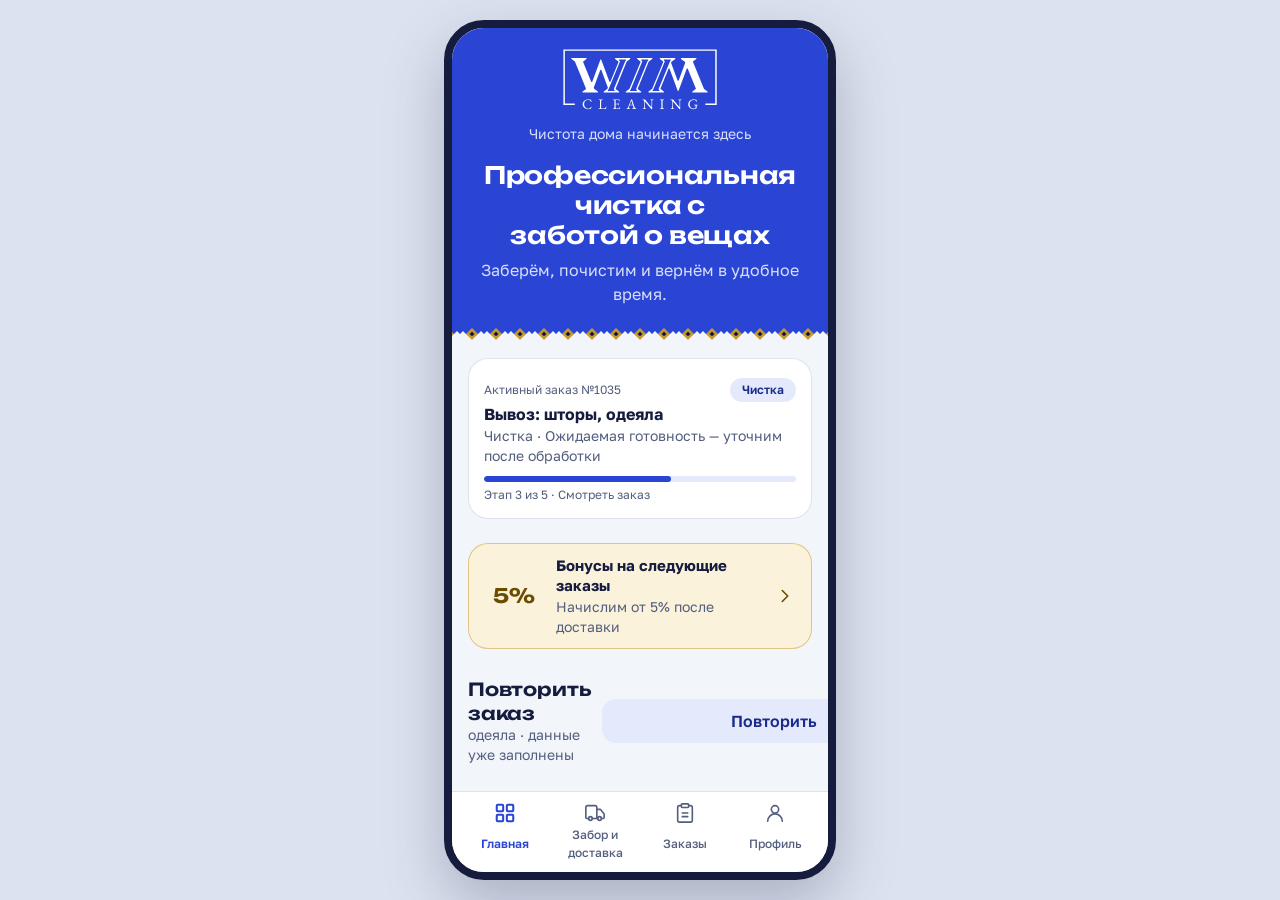
==== v3/index.html @ 448623d1 "Publish prototype v3 at /v3/" ====
<!doctype html>
<html lang="ru">
<head>
<meta charset="utf-8">
<meta name="viewport" content="width=device-width, initial-scale=1, viewport-fit=cover">
<title>Wimcleaning</title>
<meta name="theme-color" content="#2A45D4" id="themeColor">
<link rel="manifest" href="manifest.webmanifest">
<link rel="apple-touch-icon" href="icon-180.png">
<link rel="icon" type="image/png" sizes="192x192" href="icon-192.png">
<meta name="apple-mobile-web-app-capable" content="yes">
<meta name="mobile-web-app-capable" content="yes">
<meta name="apple-mobile-web-app-title" content="Wimcleaning">
<meta name="apple-mobile-web-app-status-bar-style" content="black-translucent">
<link rel="preconnect" href="https://fonts.googleapis.com">
<link rel="preconnect" href="https://fonts.gstatic.com" crossorigin>
<link rel="stylesheet" href="https://fonts.googleapis.com/css2?family=Golos+Text:wght@400;500;600&family=Unbounded:wght@500;600&display=swap">
<style>
/* Раскладка: рамка телефона по центру (на телефоне на весь экран): полоса «Прототип», экран с прокруткой, нижняя панель. */
:root{
  /* «Синька и кайма»: синька — средство для подсинивания белья; охра — нить ковровой каймы */
  --ink:#161C3D; --primary:#2A45D4; --primary-dark:#1B2B8C; --on-primary:#FFFFFF;
  --accent:var(--primary);
  --bg:#F2F5FA; --surface:#FFFFFF; --mist:#E4EAFB; --line:#DCE2EE; --muted:#545E7E;
  --ochre:#C99A2E; --ochre-ink:#6B4C00; --ochre-bg:#FBF2DC;
  --ok:#1F7A4D; --warn:#8A5A00; --danger:#B4232F; --demo:var(--ochre-ink); --demo-bg:var(--ochre-bg);
  --stage:#DCE3F0;
  /* шкала отступов (design.md §5.1): других значений нет */
  --s1:4px; --s2:8px; --s3:12px; --s4:16px; --s5:24px; --s6:32px;
  --font:'Golos Text',system-ui,-apple-system,'Segoe UI',Roboto,'Helvetica Neue',Arial,sans-serif;
  --display:'Unbounded','Golos Text',system-ui,sans-serif;
  --kaima:url("data:image/svg+xml,%3Csvg xmlns='http://www.w3.org/2000/svg' width='24' height='14' viewBox='0 0 24 14'%3E%3Cpath d='M12 1l6 6-6 6-6-6z' fill='%23C99A2E'/%3E%3Cpath d='M12 4.5l2.5 2.5-2.5 2.5-2.5-2.5z' fill='%23161C3D'/%3E%3Cpath d='M0 7l3-3 3 3-3 3zM24 7l-3-3-3 3 3 3z' fill='%23F2F5FA'/%3E%3C/svg%3E");
  color-scheme:light;
}
*{box-sizing:border-box}
html,body{height:100%;margin:0}
/* полосы прокрутки скрыты, прокрутка жестом работает */
*{scrollbar-width:none;-ms-overflow-style:none}
*::-webkit-scrollbar{display:none;width:0;height:0}
body{background:var(--stage);color:var(--ink);font:400 16px/1.5 var(--font);-webkit-text-size-adjust:100%;overflow-x:hidden}
h1,h2,h3,p{margin:0}
h1,h2,h3{text-wrap:balance;font-weight:600}
.h1,.h2,.big{font-family:var(--display);letter-spacing:-.01em}
button,input,select,textarea{font:inherit;color:inherit}
button{cursor:pointer;border:0;background:none;padding:0}
:focus-visible{outline:3px solid var(--primary);outline-offset:2px;border-radius:8px}
.stage{height:100%;height:100dvh;display:grid;place-items:center}
.phone{width:100%;height:100%;display:flex;flex-direction:column;background:var(--bg);position:relative;overflow:hidden;min-width:0}
@media(min-width:600px){
  .stage{padding:16px}
  .phone{width:392px;height:min(860px,100%);border-radius:40px;border:8px solid var(--ink);box-shadow:0 24px 60px rgba(22,28,61,.25)}
}
.sr{position:absolute;width:1px;height:1px;overflow:hidden;clip:rect(0 0 0 0)}

/* полоса прототипа */
.proto{flex:none;height:env(safe-area-inset-top,0px);background:var(--bg)}
.proto[data-tone=hero]{background:var(--primary)}
.proto[data-tone=admin]{background:var(--ink)}
.ahead .exit{margin-left:auto;color:#fff;font-size:14px;line-height:20px;font-weight:600;min-height:44px;padding:0 var(--s3);border-radius:99px;background:rgba(255,255,255,.14)}

.ahead{background:var(--ink);color:#fff;flex:none;height:52px;display:flex;align-items:center;gap:var(--s3);padding-left:max(16px,env(safe-area-inset-left,0px));padding-right:max(16px,env(safe-area-inset-right,0px))}
.ahead b{font-size:16px;line-height:22px;font-weight:600}

.screen{flex:1;min-height:0;overflow-y:auto;overflow-x:hidden;padding:var(--s4);-webkit-overflow-scrolling:touch;overscroll-behavior:contain}
.screen>.in{display:grid;gap:var(--s5);animation:slide .22s ease-out both;align-content:start;min-width:0}
.screen>.in>*{min-width:0}
/* заголовок экрана: «Назад» → 8 → заголовок → 16 → первый блок */
.in>.back{margin-bottom:calc(var(--s2) - var(--s5))}
.in>.h1,.in>.head{margin-bottom:calc(var(--s4) - var(--s5))}
.head{display:flex;flex-wrap:wrap;align-items:center;justify-content:space-between;gap:var(--s3)}
.head .h1{min-width:0}
.head .chip{flex:none}
.head-ico{display:flex;align-items:center;gap:var(--s3)}
/* закреплённая главная кнопка (§5.5) */
.cta-bar{flex:none;background:var(--surface);border-top:1px solid var(--line);padding-block:var(--s3);padding-left:max(16px,env(safe-area-inset-left,0px));padding-right:max(16px,env(safe-area-inset-right,0px))}
.cta-bar .btn{min-height:48px}
.textbtn{min-height:44px;width:100%;color:var(--muted);font-weight:500;font-size:14px;line-height:20px;text-align:center}
@keyframes slide{from{opacity:0;transform:translateX(16px)}to{opacity:1;transform:none}}

.tabbar{flex:none;display:grid;grid-auto-flow:column;grid-auto-columns:1fr;background:var(--surface);border-top:1px solid var(--line);padding:4px 8px calc(4px + env(safe-area-inset-bottom,0px))}
.tabbar button{display:grid;justify-items:center;gap:2px;font-size:12px;font-weight:500;color:var(--muted);min-height:52px;padding:6px 2px;border-radius:14px}
.tabbar button[aria-current=page]{color:var(--primary);font-weight:600}
.tabbar button[aria-current=page] svg{stroke-width:2.25}
.tabbar svg{width:24px;height:24px}
.tabbar button{position:relative}
.tabbar .badge{position:absolute;top:2px;left:calc(50% + 4px);min-width:18px;height:18px;padding:0 5px;border-radius:9px;background:var(--primary);color:#fff;font-size:11px;line-height:18px;font-weight:700;font-variant-numeric:tabular-nums}
/* Пикап: позиции на странице услуги */
.pos{display:grid;gap:var(--s3);padding:var(--s4) 0;border-top:1px solid var(--line)}
.pos:first-child{border-top:0;padding-top:var(--s2)}
.pos-h{display:flex;align-items:center;justify-content:space-between;min-height:40px}
.iconbtn.sm{width:40px;height:40px;border-radius:12px;background:transparent;color:var(--muted)}
.iconbtn.sm svg{width:20px;height:20px}
.dims{display:grid;grid-template-columns:1fr 12px 1fr 72px;gap:var(--s2);align-items:end}
.dim{display:grid;gap:4px;min-width:0}
.dim label,.area span{font-size:12px;line-height:16px;color:var(--muted)}
.dim .inp{text-align:center;font-weight:600;font-variant-numeric:tabular-nums;padding:10px 4px}
.dims .x{padding-bottom:13px;color:var(--muted);text-align:center}
.area{display:grid;gap:4px;justify-items:end;min-width:0}
.area b{min-height:48px;display:flex;align-items:center;font-variant-numeric:tabular-nums;white-space:nowrap}
.pos-f{display:flex;justify-content:space-between;align-items:center;gap:var(--s2);min-height:20px}
.pos-f .err{color:var(--danger);font-size:12px;line-height:16px}
.pos-f b{font-variant-numeric:tabular-nums;white-space:nowrap;margin-left:auto}
.pos .inp.bad{border-color:var(--danger)}
.seg3{display:grid;grid-template-columns:repeat(3,1fr);gap:var(--s2)}
.seg3 .pick{padding:0 4px}
.addpos{display:flex;align-items:center;justify-content:center;gap:8px;min-height:48px;width:100%;border:1.5px dashed var(--primary);border-radius:14px;color:var(--primary);font-weight:600}
.addpos svg{width:20px;height:20px}
.ed-total{display:flex;justify-content:space-between;align-items:baseline;gap:var(--s2);margin-top:var(--s4);padding-top:var(--s3);border-top:1px solid var(--line)}
.ed-total b,.sumbig{font-size:20px;line-height:24px;white-space:nowrap;font-variant-numeric:tabular-nums}
.grp-h{display:flex;gap:var(--s3);align-items:center}
.grow{flex:1;min-width:0}
.nowrap{white-space:nowrap}
.lines{margin:0;padding-left:18px;display:grid;gap:2px;color:var(--muted);font-size:14px;line-height:20px}
.brief{display:grid;gap:4px}

svg.ic{width:22px;height:22px;fill:none;stroke:currentColor;stroke-width:1.75;stroke-linecap:round;stroke-linejoin:round;flex:none}

/* знак */
.logo{display:block;width:156px;height:auto;aspect-ratio:778/320;color:var(--ink);fill:currentColor;flex:none}
.hero .logo{color:#fff}
.ahead .logo{width:72px;color:#fff}
/* шапка главной: единственное яркое место; кайма по нижнему краю */
.hero{margin:calc(-1 * var(--s4)) calc(-1 * var(--s4)) 0;padding:20px var(--s4) 28px;background:var(--primary);color:var(--on-primary);display:grid;gap:var(--s4);position:relative}
.hero{text-align:center;justify-items:center}
.hero .brand{display:grid;gap:var(--s3);justify-items:center}
.hero .lead{display:grid;gap:var(--s2);justify-items:center;max-width:32ch}
/* синее продолжение шапки вверх: видно только при оттягивании экрана вниз */
.hero::before{content:"";position:absolute;left:0;right:0;bottom:100%;height:100vh;background:var(--primary);pointer-events:none}
.hero::after{content:"";position:absolute;left:0;right:0;bottom:-7px;height:14px;background:var(--kaima) repeat-x center/24px 14px}
.hero .muted{color:#D9DFFB}
.hero .h1{font-size:24px;line-height:30px}
.hero :focus-visible{outline-color:#fff}
/* призовая карусель GRASS в шапке (design.md «Версия 2»); всё под префиксом .lot */
.lot{width:100%;max-width:400px;display:grid;justify-items:center;margin-bottom:var(--s2)}
.lot-h{font:600 22px/28px var(--display);letter-spacing:-.01em;color:#fff}
.lot-sub{margin-top:var(--s2);max-width:30ch}
.lot-scene{--W:343px;position:relative;width:100%;height:calc(var(--W) * .64 + 6px);margin-top:var(--s3);
  --R:calc(var(--W) * .32);--yc:calc(var(--W) * .48 + 6px);/* +6px = LOT_OFF в JS */--brx:calc(var(--W) * .42);--bry:calc(var(--W) * .10);--side:calc(var(--W) * .05);--hc:calc(var(--W) * .48)}
.lot-scene>*{pointer-events:none}
.lot-glow{position:absolute;left:50%;top:calc(var(--yc) + var(--side) + var(--bry) - var(--W)*.03);width:calc(var(--brx)*2.3);height:calc(var(--W)*.12);transform:translateX(-50%);
  background:radial-gradient(closest-side,rgba(10,18,84,.42),rgba(10,18,84,.18) 55%,rgba(10,18,84,0))}
.lot-halo{position:absolute;left:50%;top:calc(var(--yc) - var(--bry)*1.6);width:calc(var(--brx)*2.5);height:calc(var(--bry)*2 + var(--side) + var(--bry)*1.6 + var(--W)*.03);transform:translateX(-50%);
  background:radial-gradient(closest-side,rgba(148,190,255,.40),rgba(148,190,255,.14) 60%,rgba(148,190,255,0))}
.lot-side{position:absolute;left:50%;top:var(--yc);width:calc(var(--brx)*2);height:calc(var(--side) + var(--bry));transform:translateX(-50%);
  border-radius:0 0 var(--brx) var(--brx) / 0 0 var(--bry) var(--bry);
  background:linear-gradient(180deg,rgba(255,255,255,0) 55%,rgba(196,216,255,.55) 100%),linear-gradient(90deg,#A9BCEF 0%,#DCE5FC 14%,#F7F9FF 38%,#FFFFFF 50%,#EDF2FE 66%,#C8D5F7 88%,#9FB3EB 100%);
  box-shadow:inset 0 -2px 0 rgba(255,255,255,.75)}
.lot-top{position:absolute;left:50%;top:calc(var(--yc) - var(--bry));width:calc(var(--brx)*2);height:calc(var(--bry)*2);transform:translateX(-50%);border-radius:50%;
  background:radial-gradient(ellipse 70% 80% at 50% 60%,#FFFFFF 0%,#F6F8FF 50%,#E3EAFC 82%,#CFDBF8 100%);
  box-shadow:inset 0 0 0 1.5px rgba(255,255,255,.95),inset 0 -3px 6px rgba(120,150,230,.25),0 0 0 1px rgba(205,222,255,.55)}
.lot-top::after{content:"";position:absolute;inset:14% 9%;border-radius:50%;box-shadow:inset 0 0 0 1px rgba(170,195,245,.45)}
.lot-spot{position:absolute;left:50%;top:calc(var(--yc) + var(--W)*.077 - var(--W)*.05);width:calc(var(--W)*.36);height:calc(var(--W)*.10);transform:translateX(-50%);border-radius:50%;
  background:radial-gradient(closest-side,rgba(150,190,255,.60),rgba(150,190,255,.26) 55%,rgba(150,190,255,0));opacity:0;transition:opacity .2s ease-out}
.lot-beam{position:absolute;left:50%;bottom:calc(100% - var(--yc) - var(--W)*.077);width:calc(var(--W)*.42);height:calc(var(--W)*.50);transform:translateX(-50%);
  background:radial-gradient(ellipse 50% 100% at 50% 100%,rgba(205,224,255,.38),rgba(205,224,255,0) 100%);opacity:0;transition:opacity .2s ease-out}
.lot-ring{position:absolute;inset:0}
.lot-item{position:absolute;left:50%;top:0;width:0;height:0;will-change:transform,opacity}
.lot-item img{position:absolute;left:0;bottom:0;height:calc(var(--hc) * var(--k));width:auto;max-width:none;transform:translate(calc(-50% + var(--dx)*1%),calc(var(--drop)*1%));
  -webkit-user-drag:none;user-select:none;transition:transform .32s ease-out}
.lot-item i{position:absolute;left:0;bottom:0;width:calc(var(--hc) * var(--sw));height:calc(var(--hc) * var(--sw) * .24);transform:translate(-50%,45%);border-radius:50%;
  background:radial-gradient(closest-side,rgba(18,30,110,.50),rgba(18,30,110,.20) 60%,rgba(18,30,110,0))}
.lot-pointer{position:absolute;left:50%;top:4px;width:16px;height:11px;transform:translateX(-50%);z-index:300;filter:drop-shadow(0 2px 2px rgba(10,18,80,.35))}
.lot-pointer svg{display:block;width:16px;height:11px}
.lot[data-state=result] .lot-spot,.lot[data-state=result] .lot-beam{opacity:1;transition-duration:.45s}
.lot[data-state=result] .lot-item.win img{transform:translate(calc(-50% + var(--dx)*1%),calc(var(--drop)*1%)) scale(1.04)}
.lot[data-state=loading] .lot-ring,.lot[data-state=error] .lot-ring{visibility:hidden}
.lot-cap{min-height:72px;margin-top:var(--s2);display:grid;align-content:start;gap:var(--s1);max-width:28ch}
.lot-kick{font:500 14px/20px var(--font);color:#D9DFFB}
.lot-name{font:600 18px/24px var(--font);color:#fff;overflow-wrap:anywhere}
.lot[data-state=spinning] .lot-name{color:#D9DFFB;font-weight:500}
.lot:not([data-state=result]) .lot-kick{visibility:hidden}
.lot-btn{margin-top:var(--s3);width:100%;max-width:320px;min-height:56px;padding:var(--s3) var(--s5);border-radius:14px;background:#fff;color:var(--primary);font:600 17px/24px var(--font);transition:background-color .1s,transform .1s}
.lot-btn:active{transform:scale(.97);background:var(--mist)}
.hero .lot-btn:focus-visible{outline:3px solid #fff;outline-offset:3px;border-radius:14px}
.lot-btn[aria-disabled=true]{background:#C9D1F5;color:var(--primary-dark);cursor:default;transform:none}
@media (prefers-reduced-motion:reduce){.lot-spot,.lot-beam,.lot-item img,.lot[data-state=result] .lot-spot,.lot[data-state=result] .lot-beam{transition:none}.lot[data-state=result] .lot-item.win img{transform:translate(calc(-50% + var(--dx)*1%),calc(var(--drop)*1%))}}

/* элементы */
.card{background:var(--surface);border-radius:20px;padding:var(--s4);box-shadow:0 0 0 1px var(--line) inset}
.card>:first-child{margin-top:0}
.card.tap{display:block;width:100%;text-align:left}
.card.tap.ocard,.card.tap.active-order{display:grid}
.stack{display:grid;gap:var(--s2)}
.card.stack{gap:var(--s3)}
.card.stack.roomy{gap:var(--s4)}
.stack.tight{gap:var(--s1)}
.card.stack>.after-btns{margin-top:calc(var(--s2) - var(--s3))}
.grid2 .btn{min-height:44px}
.center{text-align:center}
.row{display:flex;align-items:center;gap:var(--s3)}
.row.sb{justify-content:space-between}
.muted{color:var(--muted)}
.small{font-size:14px;line-height:20px}
.xs{font-size:12px;line-height:16px}
.h1{font-size:24px;line-height:30px}
.h2{font-size:18px;line-height:24px}
h3{font-size:16px;line-height:22px}
.btn{display:inline-flex;align-items:center;justify-content:center;gap:8px;min-height:48px;padding:10px 20px;border-radius:14px;font-weight:600;transition:transform .1s;width:100%;text-align:center}
.btn:active{transform:scale(.97)}
.btn.pri{background:var(--primary);color:var(--on-primary)}
.btn.pri:active{background:var(--primary-dark)}
.btn.sec{background:var(--mist);color:var(--primary-dark)}
.btn.out{background:var(--surface);box-shadow:0 0 0 1.5px var(--line) inset}
.btn.dng{background:var(--surface);color:var(--danger);box-shadow:0 0 0 1.5px var(--danger) inset}
.btn.dark{background:var(--ink);color:#fff}
.btn[disabled]{opacity:.55;pointer-events:none}
.btn.ok{background:var(--ok);color:#fff}
.btn.ok svg{stroke-width:3}
.iconbtn{width:44px;height:44px;border-radius:14px;display:grid;place-items:center;background:var(--mist);color:var(--primary-dark)}
.back{display:inline-flex;align-items:center;gap:var(--s1);color:var(--primary);font-weight:600;min-height:44px;margin-top:calc(-1 * var(--s2));margin-left:calc(-1 * var(--s2));padding:0 var(--s2);justify-self:start}
.chip{display:inline-flex;align-items:center;gap:6px;font-size:12px;line-height:16px;font-weight:600;padding:var(--s1) var(--s3);border-radius:99px;white-space:nowrap;background:var(--mist);color:var(--primary-dark);flex:none}
.chip.demo{background:var(--demo-bg);color:var(--demo);box-shadow:0 0 0 1px rgba(201,154,46,.55) inset;border-radius:4px 99px 99px 4px;padding:2px var(--s2);height:20px}
/* цена и бирка ДЕМО — одна строка, бирка не переносится (§5.3) */
.price-line{display:flex;align-items:center;gap:var(--s2);flex-wrap:nowrap;white-space:nowrap}
.price-line b{font-weight:600}
.price-line.md{font-size:20px;line-height:24px}
.chip.demo::before{content:"";width:5px;height:5px;border-radius:99px;background:var(--surface);box-shadow:0 0 0 1px var(--ochre)}
.chip.s-accepted{background:#E7EAF2;color:#2E3655}
.chip.s-picked_up{background:#DDF0F4;color:#0F5466}
.chip.s-in_progress{background:var(--mist);color:var(--primary-dark)}
.chip.s-ready{background:#DFF2E6;color:#1B6B3F}
.chip.s-delivered{background:var(--ok);color:#fff}
.chip.s-cancelled{background:#FBE3E3;color:#A11D2B}
.ico{width:48px;height:48px;border-radius:14px;background:var(--mist);color:var(--primary);display:grid;place-items:center;flex:none}
.ico svg{width:26px;height:26px}
.notice{background:var(--demo-bg);color:var(--ochre-ink);border-radius:14px;padding:var(--s3);font-size:14px;line-height:20px}
.notice.warn{background:#FFF1D6;color:#6B4200}
.notice.err{background:#FBE3E3;color:#8E1A25}
.list{margin:0;padding-left:20px;display:grid;gap:var(--s2)}
.hr{height:1px;background:var(--line);border:0;margin:0}
.sect{display:grid;gap:var(--s3)}

/* формы */
.form{display:grid;gap:var(--s4)}
.field{display:grid;gap:0}
.field>label,.field>.lbl{font-weight:600;font-size:14px;line-height:20px;margin-bottom:var(--s2)}
.field>.lbl.row{display:flex;justify-content:space-between}
.field>.lbl .cnt-ph{font-weight:500;color:var(--muted)}
.field .help{font-size:12px;line-height:16px;color:var(--muted);margin-top:var(--s1)}
.field .error{font-size:14px;line-height:20px;color:var(--danger);font-weight:500;margin-top:var(--s1)}
.inp{width:100%;min-height:48px;padding:10px 14px;border-radius:14px;border:1.5px solid var(--line);background:var(--surface)}
.inp:focus{outline:3px solid rgba(42,69,212,.30);border-color:var(--primary)}
.inp.bad{border-color:var(--danger)}
textarea.inp{min-height:84px;resize:vertical}
.chips{display:flex;flex-wrap:wrap;gap:var(--s2)}
.pick{min-height:44px;padding:0 var(--s3);border-radius:14px;border:1.5px solid var(--line);background:var(--surface);font-weight:500;font-size:14px;line-height:20px;white-space:nowrap;text-align:center}
.pick[aria-pressed=true]{background:var(--primary);color:#fff;border-color:var(--primary)}
/* ровная сетка чипов выбора: 2 колонки одинаковой ширины (§5.4) */
.grid2{display:grid;grid-template-columns:1fr 1fr;gap:var(--s2)}
.grid2 .pick{min-height:48px;font-variant-numeric:tabular-nums}
.grid2 .pick.s44{min-height:44px}
.grid2 .full{grid-column:1/-1}
/* сегмент-переключатель (§5.4а) */
.segm{display:grid;grid-auto-flow:column;grid-auto-columns:1fr;background:var(--mist);border-radius:14px;padding:var(--s1);min-height:44px}
.segm button{border-radius:10px;font-size:14px;line-height:20px;font-weight:500;color:var(--muted);min-height:36px;white-space:nowrap;padding:0 var(--s1)}
.segm button[aria-pressed=true]{background:var(--surface);box-shadow:0 0 0 1px var(--line) inset;color:var(--ink);font-weight:600}
/* горизонтальная лента чипов (админка) */
.ribbon{display:flex;gap:var(--s2);margin:0 calc(-1 * var(--s4));padding:var(--s1) var(--s4);overflow-x:auto;scroll-snap-type:x proximity;scrollbar-width:none}
.ribbon::-webkit-scrollbar{display:none}
.ribbon button{flex:none;scroll-snap-align:start;height:36px;padding:0 var(--s3);border-radius:99px;border:1.5px solid var(--line);background:var(--surface);font-size:14px;line-height:20px;font-weight:500;display:inline-flex;align-items:center;gap:6px;white-space:nowrap;position:relative}
.ribbon button::after{content:'';position:absolute;left:0;right:0;top:-4px;bottom:-4px}
.ribbon button b{font-weight:600;font-variant-numeric:tabular-nums}
.ribbon button[aria-pressed=true]{background:var(--primary);color:#fff;border-color:var(--primary)}
.stepper{display:grid;grid-template-columns:48px 1fr 48px;gap:var(--s2);align-items:center}
.stepper input{text-align:center;font-weight:600;font-size:20px;line-height:24px;font-variant-numeric:tabular-nums}
.stepper .iconbtn{width:48px;height:48px}
.stepper.mini{grid-template-columns:44px 32px 44px}
.stepper.mini .iconbtn{width:44px;height:44px}
.stepper .num{text-align:center;font-size:20px;line-height:24px;font-weight:600;font-variant-numeric:tabular-nums}

/* каталог */
.svc-list{background:var(--surface);border-radius:20px;box-shadow:0 0 0 1px var(--line) inset;display:grid;overflow:hidden}
.svc{display:grid;grid-template-columns:48px 1fr 20px;gap:var(--s3);align-items:center;text-align:left;width:100%;padding:var(--s3) var(--s4);min-height:72px;transition:background-color .12s}
.svc>span{display:grid;gap:2px;min-width:0}
.svc+.svc{border-top:1px solid var(--line)}
.svc:active{background:var(--mist)}
.svc .chev{color:var(--muted);width:20px;height:20px}
.svc h3{font-size:17px;line-height:22px}
.svc .price-line{font-size:14px;line-height:20px;font-weight:600}
.svc .note{font-size:14px;line-height:20px;color:var(--muted)}
.active-order{display:grid;gap:0}
.home-progress{display:block;height:6px;border-radius:9px;background:var(--mist);overflow:hidden;margin:10px 0 5px}
.home-progress i{display:block;height:100%;border-radius:inherit;background:var(--primary)}
.compact-promo{padding:10px 14px;border-radius:16px}
.compact-promo .pp{min-width:70px;font-size:16px;line-height:20px}
.quick-repeat{padding:4px 0}
.quick-repeat .row{gap:12px}.quick-repeat .btn{flex:none;padding-inline:14px;min-height:44px}
.active-order .row{margin-top:var(--s1)}
.active-order .clamp{margin-top:var(--s2);display:-webkit-box;-webkit-line-clamp:2;-webkit-box-orient:vertical;overflow:hidden}

/* калькулятор */
.calc{display:grid;gap:var(--s3);min-width:0}
.calc>*{min-width:0}
.calc .hint:empty{display:none}
.calc .total{margin-top:var(--s1)}
.calc .total p{margin-top:var(--s1)}
.slider{display:grid}
.slider>.row{margin-bottom:var(--s2)}
.rug-wrap{border-radius:16px;background:var(--bg);padding:10px;box-shadow:0 0 0 1px var(--line) inset}
.rug{display:block;width:100%;height:auto;border-radius:6px}
.big{font-size:36px;line-height:40px;font-weight:600;font-variant-numeric:tabular-nums;letter-spacing:-.5px}
.area-read{display:flex;align-items:baseline;gap:6px;font-size:20px;line-height:24px;font-weight:600;font-variant-numeric:tabular-nums}
input[type=range]{-webkit-appearance:none;appearance:none;width:100%;height:44px;background:transparent;margin:0;touch-action:pan-y}
input[type=range]::-webkit-slider-runnable-track{height:10px;border-radius:99px;background:linear-gradient(90deg,var(--primary) var(--p,0%),var(--mist) var(--p,0%))}
input[type=range]::-moz-range-track{height:10px;border-radius:99px;background:var(--mist)}
input[type=range]::-moz-range-progress{height:10px;border-radius:99px;background:var(--primary)}
input[type=range]::-webkit-slider-thumb{-webkit-appearance:none;width:30px;height:30px;margin-top:-10px;background:var(--primary);border:3px solid #fff;border-radius:50% 50% 50% 0;transform:rotate(-45deg);box-shadow:0 2px 6px rgba(22,28,61,.35)}
input[type=range]::-moz-range-thumb{width:26px;height:26px;background:var(--primary);border:3px solid #fff;border-radius:50% 50% 50% 0;transform:rotate(-45deg);box-shadow:0 2px 6px rgba(22,28,61,.35)}
.scale{display:flex;justify-content:space-between;font-size:12px;color:var(--muted)}

/* фото */
.photos{display:grid;grid-template-columns:repeat(3,1fr);gap:8px}
.ph{position:relative;aspect-ratio:1;border-radius:12px;overflow:hidden;background:var(--mist)}
.ph img{width:100%;height:100%;object-fit:cover;display:block}
.ph button.rm{position:absolute;top:0;right:0;width:44px;height:44px;border-radius:99px;background:none;color:#fff;display:grid;place-items:center}
.ph button.rm::before{content:'';position:absolute;inset:6px;border-radius:99px;background:rgba(22,28,61,.82)}
.ph button.rm svg{width:16px;height:16px;position:relative}
.ph.view{cursor:zoom-in}
.addph{aspect-ratio:1;border:2px dashed var(--primary);border-radius:12px;color:var(--primary);display:grid;place-content:center;justify-items:center;gap:var(--s1);font-size:12px;line-height:16px;font-weight:600;background:var(--surface);text-align:center;padding:var(--s1)}
.drop-hint{border:2px dashed var(--primary);border-radius:14px;height:96px;color:var(--primary);display:flex;align-items:center;justify-content:center;gap:var(--s2);font-weight:600;background:var(--surface);width:100%}

/* трекер */
.track{display:grid;gap:0;margin:0;padding:0;list-style:none}
.step{display:grid;grid-template-columns:28px 1fr;gap:var(--s3);position:relative;padding-bottom:var(--s4);min-height:44px}
.step:last-child{padding-bottom:0}
.dot{width:28px;height:28px;border-radius:99px;border:2px solid var(--line);background:var(--surface);display:grid;place-items:center;color:#fff;position:relative;z-index:1}
.dot svg{width:16px;height:16px;stroke-width:3}
.step::before{content:"";position:absolute;left:13px;top:28px;bottom:0;width:2px;background:var(--line)}
.step:last-child::before{display:none}
.step::after{content:"";position:absolute;left:13px;top:28px;bottom:0;width:2px;background:var(--primary);transform:scaleY(0);transform-origin:top}
.step.done::after{transform:scaleY(1);animation:flow .3s ease-out}
.step.done.last::after{transform:scaleY(0)}
.step.done .dot{background:var(--primary);border-color:var(--primary)}
.step.now .dot{background:var(--surface);border:3px solid var(--primary);color:var(--primary);animation:pop .3s ease-out}
.step.now .dot::before{content:'';width:10px;height:10px;border-radius:99px;background:var(--primary)}
.step.bad .dot{background:var(--danger);border-color:var(--danger)}
.step.bad::before,.step.bad::after{display:none}
.step.skip .dot{opacity:.5}
.step h4{margin:0;font-size:16px;font-weight:600;line-height:28px}
.step.future h4{color:var(--muted);font-weight:500}
.step p{font-size:14px;line-height:20px;color:var(--muted);margin-top:2px}
.step time{display:block;font-size:12px;line-height:16px;color:var(--muted);margin-top:2px}
@keyframes flow{from{transform:scaleY(0)}to{transform:scaleY(1)}}
@keyframes pop{from{transform:scale(.6);opacity:.4}to{transform:none;opacity:1}}

/* штамп «принято» */
.stamp{width:96px;height:96px;border-radius:99px;background:var(--mist);display:grid;place-items:center;margin:var(--s2) auto 0}
.stamp svg{width:56px;height:56px;fill:none;stroke:var(--primary);stroke-width:3.5;stroke-linecap:round;stroke-linejoin:round}
.stamp path{stroke-dasharray:40;stroke-dashoffset:40;animation:draw .5s .15s ease-out forwards}
@keyframes draw{to{stroke-dashoffset:0}}

/* скелетоны */
.skel{height:84px;border-radius:20px;background:linear-gradient(90deg,#E6EBF4,#F4F6FB,#E6EBF4);background-size:200% 100%;animation:shimmer 1.8s linear infinite}
@keyframes shimmer{to{background-position:-200% 0}}
.spin{width:18px;height:18px;border:3px solid rgba(255,255,255,.35);border-top-color:#fff;border-radius:99px;animation:rot .7s linear infinite}
@keyframes rot{to{transform:rotate(360deg)}}

/* админка */
.filters{display:grid}
.filters>.inp{margin-bottom:var(--s3)}
.filters>.ribbon+.ribbon{margin-top:var(--s2)}
.filters>.segm{margin-top:var(--s2)}
.filters>.stack{margin-top:var(--s2)}
.listhead{display:grid;gap:var(--s2);margin-top:calc(var(--s4) - var(--s5))}
.cards{display:grid;gap:var(--s3)}
.ocard{display:grid;gap:0}
.ocard .row{gap:var(--s2)}
.ocard>.row+*{margin-top:var(--s1)}
.ocard>.xs{margin-top:var(--s1)}
/* подпись над значением, по левому краю (§5.7) */
.kv{display:grid;grid-template-columns:1fr 1fr;gap:var(--s3) var(--s4);margin:0}
.kv>div{min-width:0;display:grid;gap:var(--s1)}
.kv>.wide{grid-column:1/-1}
.kv dt{font-size:12px;line-height:16px;color:var(--muted)}
.kv dd{margin:0;font-size:16px;line-height:22px;color:var(--ink);overflow-wrap:anywhere}
.kv a.tel{display:inline-flex;align-items:center;min-height:44px;margin-block:-11px;color:var(--primary);font-weight:600}
.sum-in{display:grid;grid-template-columns:1fr auto;gap:var(--s2);align-items:center}
.sum-in .inp-wrap{position:relative}
.sum-in .inp-wrap .inp{padding-right:36px}
.sum-in .inp-wrap span{position:absolute;right:14px;top:50%;transform:translateY(-50%);color:var(--muted)}
.wrap{min-width:0;overflow-wrap:anywhere}
.slot{display:grid;gap:var(--s2)}
.bar{height:8px;border-radius:99px;background:var(--mist);overflow:hidden}
.bar i{display:block;height:100%;background:var(--primary);border-radius:99px}
.bar i.full{background:var(--danger)}
.hist{display:grid;margin:0;padding:0;list-style:none;font-size:14px;line-height:20px}
.hist li{display:flex;justify-content:space-between;gap:var(--s2);padding-block:var(--s2)}
.hist li+li{border-top:1px solid var(--line)}
.hist li .muted{font-variant-numeric:tabular-nums;white-space:nowrap}

/* оверлеи */
.overlay{position:absolute;inset:0;background:rgba(22,28,61,.6);display:flex;align-items:flex-end;z-index:20;animation:fade .16s ease-out}
.sheet{background:var(--surface);width:100%;border-radius:24px 24px 0 0;padding:var(--s5) var(--s4) calc(var(--s4) + env(safe-area-inset-bottom,0px));display:grid;gap:var(--s3);animation:up .22s ease-out;max-height:90%;overflow:auto}
.lightbox{align-items:center;justify-content:center;background:rgba(12,15,34,.94);flex-direction:column;gap:var(--s3);padding:var(--s4)}
.lightbox .btn{width:auto}
.lightbox img{max-width:100%;max-height:70%;border-radius:12px}
@keyframes fade{from{opacity:0}to{opacity:1}}
@keyframes up{from{transform:translateY(24px);opacity:.6}to{transform:none;opacity:1}}
.a2hs{position:absolute;left:var(--s3);right:var(--s3);bottom:calc(72px + env(safe-area-inset-bottom,0px));z-index:25;background:var(--ink);color:#fff;border-radius:16px;padding:12px 44px 12px 14px;display:grid;grid-template-columns:40px 1fr;gap:12px;align-items:center;box-shadow:0 12px 30px rgba(10,16,60,.35);animation:fade .2s}
.a2hs .ai{width:40px;height:40px;border-radius:10px;overflow:hidden}
.a2hs .ai img{width:100%;height:100%;display:block}
.a2hs p{font-size:14px;line-height:20px}
.a2hs svg.sh{width:18px;height:18px;vertical-align:-3px;stroke:#fff;fill:none;stroke-width:2}
.a2hs .cl{position:absolute;top:4px;right:4px;width:40px;height:40px;display:grid;place-items:center;color:#fff}
.toast{position:absolute;left:var(--s4);right:var(--s4);bottom:84px;background:var(--ink);color:#fff;border-radius:14px;padding:12px 16px;font-weight:500;z-index:30;text-align:center;animation:fade .16s}

.phone.has-cta .toast{bottom:156px}
.empty{text-align:center;display:grid;gap:var(--s3);justify-items:center;padding:var(--s6) var(--s4)}

@media (prefers-reduced-motion:reduce){
  *,*::before,*::after{animation-duration:.001ms!important;animation-iteration-count:1!important;transition-duration:.001ms!important}
  .skel{animation:none}
}
/* бонусы и уровни */
.lvl{background:var(--primary);color:#fff;border-radius:20px;padding:var(--s4);display:grid;gap:var(--s3)}
.lvl .top{display:flex;justify-content:space-between;align-items:flex-end;gap:var(--s3)}
.lvl .eyebrow{font-size:12px;line-height:16px;font-weight:700;letter-spacing:.08em;text-transform:uppercase;color:#F3D489}
.lvl .name{font-family:var(--display);font-size:20px;line-height:26px}
.lvl .pct{font-family:var(--display);font-size:44px;line-height:44px;font-weight:700;letter-spacing:-.02em}
.lvl .sub{color:#D9DFFB;font-size:14px;line-height:20px}
.lvl .bal{display:flex;justify-content:space-between;align-items:center;padding-top:var(--s3);border-top:1px solid rgba(255,255,255,.2);font-size:14px;line-height:20px}
.lvl .bal b{font-family:var(--display);font-size:18px;line-height:24px}
.lvl .btn{background:rgba(255,255,255,.14);color:#fff;min-height:44px}
.bar{height:8px;border-radius:99px;background:rgba(255,255,255,.22);overflow:hidden}
.bar i{display:block;height:100%;background:var(--ochre);border-radius:99px;transform-origin:left center}
.promo{display:flex;align-items:center;gap:var(--s3);width:100%;text-align:left;background:var(--ochre-bg);color:var(--ink);border-radius:20px;padding:var(--s3) var(--s4);box-shadow:0 0 0 1px rgba(201,154,46,.5) inset}
.promo .pp{flex:none;min-width:60px;display:grid;justify-items:center;font-family:var(--display);font-weight:700;font-size:20px;line-height:24px;color:var(--ochre-ink)}
.promo .pp small{font-size:11px;line-height:12px;font-weight:600}
.promo .grow{display:grid;gap:2px}
.promo b{font-size:15px;line-height:20px}
.promo .chev{flex:none;color:var(--ochre-ink)}
.bonus-line{display:flex;align-items:center;gap:var(--s2);font-size:14px;line-height:20px;color:var(--ochre-ink);background:var(--ochre-bg);border-radius:12px;padding:var(--s2) var(--s3)}
.bonus-line .ic{width:18px;height:18px;flex:none}
.tiers{display:grid;gap:var(--s2);list-style:none;padding:0;margin:0}
.tier{display:grid;grid-template-columns:60px 1fr;gap:var(--s3);align-items:center;background:var(--surface);border-radius:16px;padding:var(--s3);box-shadow:0 0 0 1px var(--line) inset}
.tier.cur{box-shadow:0 0 0 2px var(--primary) inset}
.tier .tp{font-family:var(--display);font-size:20px;line-height:24px;font-weight:700;color:var(--primary);text-align:center}
.tier h3{margin:0;font-size:16px;line-height:22px}
.chip.lv{background:var(--ochre-bg);color:var(--ochre-ink)}
.bswitch{display:flex;align-items:center;gap:var(--s3);width:100%;text-align:left;padding:var(--s3);border-radius:14px;background:var(--ochre-bg);color:var(--ink);min-height:56px}
.bswitch .grow{display:grid;gap:2px}
.bswitch .knob{flex:none;width:44px;height:26px;border-radius:99px;background:#CFC6AE;position:relative;transition:background .2s}
.bswitch .knob::after{content:"";position:absolute;top:3px;left:3px;width:20px;height:20px;border-radius:99px;background:#fff;box-shadow:0 1px 2px rgba(0,0,0,.25);transition:transform .2s}
.bswitch[aria-checked=true] .knob{background:var(--primary)}
.bswitch[aria-checked=true] .knob::after{transform:translateX(18px)}
#totalIn{display:grid;gap:var(--s3)}
</style>
<script src="https://cdnjs.cloudflare.com/ajax/libs/gsap/3.12.5/gsap.min.js"></script>
</head>
<body>
<!-- Логотип Wimcleaning (Материалы/Логотип/wim cleaning.svg, обрезан без белого фона), цвет через currentColor -->
<svg width="0" height="0" style="position:absolute" aria-hidden="true"><symbol id="wim-logo" viewBox="206 265 778 320"><path d="M212.9 272.0 L212.9 549.0 L269.64 549.0 L269.64 541.7 L220.2 541.7 L220.2 279.3 L970.3 279.3 L970.3 541.7 L920.86 541.7 L920.86 549.0 L977.6 549.0 L977.6 272.0 Z"/><path d="M689.045 472.874 L691.484 474.620 C693.724 476.223 692.590 479.754 689.837 479.754 L660.585 479.754 C657.813 479.754 656.691 476.182 658.969 474.598 C659.899 473.950 660.625 473.049 661.060 472.001 L718.636 332.953 C719.134 331.750 718.747 330.363 717.699 329.590 L714.511 327.241 C712.311 325.619 713.457 322.129 716.191 322.129 L746.118 322.129 C748.852 322.129 749.998 325.619 747.798 327.240 L746.201 328.417 C745.782 328.726 745.457 329.144 745.260 329.625 L688.072 469.500 C687.576 470.714 687.979 472.110 689.045 472.874 M694.509 320.466 L709.867 331.781 C710.912 332.551 711.300 333.932 710.809 335.133 L694.758 374.395 L655.826 468.412 C655.619 468.913 655.273 469.345 654.827 469.654 L637.980 481.371 C635.703 482.954 636.823 486.527 639.597 486.527 L711.739 486.527 C714.473 486.527 715.619 483.037 713.419 481.416 L698.066 470.101 C697.022 469.330 696.634 467.950 697.124 466.749 L736.450 370.560 L737.193 368.752 C738.175 366.366 741.575 366.428 742.469 368.848 L782.551 477.403 C783.462 479.871 786.952 479.871 787.863 477.403 L827.947 368.849 C828.841 366.428 832.241 366.367 833.223 368.753 L873.451 466.626 C873.944 467.827 873.558 469.211 872.512 469.981 L856.997 481.416 C854.797 483.037 855.943 486.527 858.677 486.527 L929.817 486.527 C932.551 486.527 933.697 483.037 931.497 481.416 L914.842 469.142 C914.423 468.833 914.098 468.415 913.900 467.934 L859.459 334.773 C858.963 333.559 859.365 332.163 860.433 331.399 L875.673 320.489 C877.912 318.886 876.778 315.355 874.025 315.355 L802.078 315.355 C799.306 315.355 798.186 318.928 800.462 320.511 L817.268 332.199 C817.738 332.526 818.099 332.989 818.301 333.526 L820.113 338.343 C820.354 338.982 820.356 339.687 820.117 340.327 L787.861 427.092 C786.947 429.552 783.468 429.552 782.554 427.092 L750.299 340.327 C750.062 339.687 750.063 338.982 750.303 338.343 L752.114 333.526 C752.316 332.989 752.677 332.526 753.148 332.199 L769.953 320.511 C772.230 318.928 771.109 315.355 768.337 315.355 L696.189 315.355 C693.455 315.355 692.308 318.845 694.509 320.466"/><path d="M577.356 479.754 L548.105 479.754 C545.332 479.754 544.211 476.182 546.488 474.598 C547.419 473.950 548.145 473.049 548.579 472.001 L606.156 332.953 C606.654 331.750 606.267 330.363 605.219 329.590 L602.030 327.241 C599.830 325.619 600.977 322.129 603.710 322.129 L633.637 322.129 C636.371 322.129 637.518 325.619 635.318 327.240 L633.721 328.418 C633.302 328.726 632.976 329.144 632.780 329.625 L575.592 469.500 C575.096 470.714 575.498 472.110 576.565 472.874 L579.004 474.620 C581.243 476.223 580.109 479.754 577.356 479.754 M639.269 332.740 L655.924 320.466 C658.125 318.844 656.978 315.355 654.245 315.355 L583.104 315.355 C580.371 315.355 579.224 318.844 581.424 320.466 L596.935 331.897 C597.983 332.669 598.369 334.057 597.871 335.259 L542.736 468.412 C542.529 468.913 542.182 469.345 541.737 469.654 L524.889 481.370 C522.612 482.954 523.732 486.527 526.505 486.527 L598.452 486.527 C601.205 486.527 602.338 482.995 600.100 481.393 L584.860 470.483 C583.793 469.719 583.391 468.322 583.887 467.108 L638.328 333.948 C638.525 333.466 638.850 333.048 639.269 332.740"/><path d="M466.369 479.754 L437.118 479.754 C434.345 479.754 433.224 476.182 435.501 474.598 C436.432 473.950 437.158 473.049 437.592 472.001 L495.168 332.953 C495.666 331.750 495.280 330.363 494.232 329.590 L491.043 327.241 C488.843 325.619 489.989 322.129 492.723 322.129 L522.650 322.129 C525.384 322.129 526.530 325.619 524.330 327.241 L522.733 328.418 C522.314 328.726 521.989 329.144 521.792 329.625 L464.605 469.500 C464.108 470.714 464.511 472.110 465.577 472.874 L468.017 474.620 C470.256 476.223 469.122 479.754 466.369 479.754 M529.186 332.740 L545.841 320.466 C548.041 318.844 546.894 315.355 544.161 315.355 L473.020 315.355 C470.287 315.355 469.140 318.844 471.340 320.466 L486.850 331.897 C487.898 332.669 488.285 334.057 487.786 335.259 L447.420 432.747 C446.434 435.128 443.040 435.062 442.147 432.645 L402.207 324.479 C401.296 322.011 397.806 322.011 396.894 324.479 L356.812 433.033 C355.919 435.453 352.518 435.515 351.537 433.129 L311.307 335.256 C310.813 334.055 311.201 332.671 312.246 331.900 L327.762 320.466 C329.962 318.844 328.815 315.355 326.082 315.355 L254.942 315.355 C252.208 315.355 251.061 318.844 253.262 320.466 L269.916 332.740 C270.335 333.048 270.661 333.466 270.858 333.948 L325.299 467.108 C325.795 468.322 325.393 469.719 324.327 470.483 L309.086 481.393 C306.847 482.995 307.981 486.527 310.734 486.527 L382.680 486.527 C385.453 486.527 386.573 482.954 384.297 481.371 L367.491 469.683 C367.020 469.356 366.660 468.892 366.457 468.355 L364.646 463.538 C364.406 462.900 364.405 462.195 364.642 461.555 L396.897 374.790 C397.811 372.330 401.290 372.330 402.205 374.790 L434.460 461.555 C434.699 462.195 434.697 462.900 434.456 463.539 L432.644 468.356 C432.442 468.893 432.081 469.356 431.611 469.683 L414.805 481.371 C412.528 482.954 413.649 486.527 416.422 486.527 L488.369 486.527 C491.122 486.527 492.256 482.995 490.017 481.393 L474.777 470.483 C473.710 469.719 473.307 468.322 473.804 467.108 L528.245 333.948 C528.442 333.466 528.767 333.048 529.186 332.740"/><path d="M335.0707692307692 570.0846153846154Q330.0092307692308 570.0846153846154 325.3092307692308 568.3492307692308Q320.60923076923075 566.6138461538461 316.9215384615385 563.3961538461538Q313.2338461538462 560.1784615384615 311.10076923076923 555.6592307692308Q308.9676923076923 551.14 308.9676923076923 545.6446153846153Q308.9676923076923 540.3661538461538 311.20923076923077 535.8830769230769Q313.45076923076925 531.4 317.35538461538465 528.0738461538461Q321.26 524.7476923076923 326.2853846153846 522.9038461538462Q331.3107692307692 521.06 336.8784615384615 521.06Q339.6984615384615 521.06 341.65076923076924 521.276923076923Q343.6030769230769 521.4938461538461 345.4469230769231 521.8915384615384Q347.29076923076923 522.2892307692308 349.7492307692308 522.94Q350.83384615384614 523.2292307692308 351.30384615384617 523.8076923076924Q351.77384615384614 524.3861538461539 351.84615384615387 525.3984615384616Q351.9907692307692 527.0615384615385 352.2076923076923 528.9776923076923Q352.4246153846154 530.8938461538462 352.49692307692305 533.7138461538461Q352.5692307692308 534.22 352.0269230769231 534.5453846153846Q351.4846153846154 534.8707692307693 350.87 534.7261538461539Q350.2553846153846 534.5815384615385 350.03846153846155 533.7861538461539Q349.31538461538463 531.0384615384615 348.37538461538463 529.05Q347.43538461538463 527.0615384615385 345.5553846153846 525.76Q343.7476923076923 524.5307692307692 341.1807692307692 523.9161538461539Q338.61384615384617 523.3015384615385 335.64923076923077 523.3015384615385Q331.4553846153846 523.3015384615385 327.87615384615384 525.0007692307693Q324.29692307692306 526.7 321.73 529.6284615384616Q319.1630769230769 532.5569230769231 317.7169230769231 536.2446153846154Q316.27076923076925 539.9323076923077 316.27076923076925 543.9092307692308Q316.27076923076925 548.32 317.6807692307692 552.5861538461538Q319.09076923076924 556.8523076923077 321.73 560.2869230769231Q324.36923076923074 563.7215384615384 328.02076923076925 565.7823076923078Q331.6723076923077 567.843076923077 336.1553846153846 567.843076923077Q341.36153846153843 567.843076923077 344.76 565.4569230769231Q348.15846153846155 563.0707692307692 350.5446153846154 558.8046153846154Q351.0507692307692 557.8646153846154 352.0269230769231 557.8646153846154Q353.00307692307695 557.8646153846154 353.00307692307695 559.0215384615385Q353.00307692307695 559.6 352.71384615384613 560.8653846153846Q352.4246153846154 562.1307692307693 351.9546153846154 563.5407692307692Q351.4846153846154 564.9507692307692 351.0507692307692 566.0353846153846Q350.5446153846154 567.0476923076923 350.21923076923076 567.3369230769231Q349.89384615384614 567.6261538461539 348.73692307692306 567.9876923076923Q346.0615384615385 569.0723076923077 342.33769230769235 569.5784615384616Q338.61384615384617 570.0846153846154 335.0707692307692 570.0846153846154Z"/><path d="M389.9569230769231 569.3615384615384Q389.0169230769231 569.3615384615384 388.4746153846154 569.1084615384616Q387.9323076923077 568.8553846153847 387.9323076923077 568.4938461538461Q387.9323076923077 567.843076923077 388.61923076923074 567.59Q389.30615384615385 567.3369230769231 389.5230769230769 567.2646153846154Q392.3430769230769 566.6861538461538 393.86153846153843 565.5653846153846Q395.38 564.4446153846154 395.38 562.0584615384615V528.5076923076923Q395.38 526.7723076923077 395.01846153846157 525.9407692307692Q394.6569230769231 525.1092307692307 393.7169230769231 524.7115384615385Q392.7769230769231 524.3138461538462 390.96923076923076 524.0246153846153Q388.58307692307693 523.5907692307692 388.58307692307693 522.5784615384615Q388.58307692307693 522.1446153846153 389.1615384615385 521.9638461538461Q389.74 521.7830769230769 390.68 521.7830769230769Q392.63230769230773 521.7830769230769 393.8253846153847 521.8553846153845Q395.01846153846157 521.9276923076923 396.10307692307697 521.9638461538461Q397.1876923076923 522.0 398.77846153846156 522.0Q400.5861538461539 522.0 401.8876923076923 521.9638461538461Q403.1892307692308 521.9276923076923 404.56307692307695 521.8553846153845Q405.9369230769231 521.7830769230769 407.8892307692308 521.7830769230769Q408.8292307692308 521.7830769230769 409.4076923076923 521.9638461538461Q409.98615384615385 522.1446153846153 409.98615384615385 522.5784615384615Q409.98615384615385 523.0846153846154 409.4076923076923 523.4461538461538Q408.8292307692308 523.8076923076923 407.6 524.0246153846153Q404.9246153846154 524.5307692307692 403.0446153846154 525.2176923076922Q401.1646153846154 525.9046153846153 401.1646153846154 528.0015384615384V562.0584615384615Q401.1646153846154 564.3 402.1769230769231 565.3846153846154Q403.1892307692308 566.4692307692308 406.7323076923077 566.4692307692308H415.6984615384616Q417.65076923076924 566.4692307692308 419.13307692307694 565.8546153846154Q420.61538461538464 565.24 421.33846153846156 564.5892307692308Q422.7846153846154 563.36 423.47153846153844 562.3838461538462Q424.15846153846155 561.4076923076923 425.09846153846155 559.4553846153846Q425.24307692307696 559.0215384615385 425.713076923077 558.1538461538462Q426.18307692307695 557.2861538461539 426.6892307692308 557.2861538461539Q427.12307692307695 557.2861538461539 427.34000000000003 557.72Q427.5569230769231 558.1538461538462 427.5569230769231 558.5876923076924Q427.5569230769231 558.66 427.52076923076925 558.7684615384615Q427.4846153846154 558.876923076923 427.4846153846154 558.9492307692308Q426.97846153846154 560.8292307692308 426.58076923076925 562.3476923076923Q426.18307692307695 563.8661538461538 425.93000000000006 565.24Q425.6769230769231 566.6138461538461 425.5323076923077 568.1323076923077Q425.46000000000004 568.6384615384616 425.2792307692308 569.0Q425.09846153846155 569.3615384615384 424.52000000000004 569.3615384615384Q420.9046153846154 569.3615384615384 417.5784615384615 569.2892307692307Q414.2523076923077 569.2169230769231 411.1792307692308 569.1807692307692Q408.10615384615386 569.1446153846153 405.28615384615387 569.0723076923077Q402.4661538461539 569.0 399.71846153846155 569.0Q397.91076923076923 569.0 395.63307692307694 569.0723076923077Q393.35538461538465 569.1446153846153 391.65615384615387 569.2530769230768Q389.9569230769231 569.3615384615384 389.9569230769231 569.3615384615384Z"/><path d="M461.9800000000001 569.3615384615384Q461.04 569.3615384615384 460.46153846153845 569.1807692307692Q459.88307692307694 569.0 459.88307692307694 568.5661538461538Q459.88307692307694 567.6984615384615 462.26923076923083 567.2646153846154Q465.01692307692315 566.7584615384616 466.31846153846163 565.6015384615384Q467.62000000000006 564.4446153846154 467.62000000000006 561.8415384615384V529.3030769230769Q467.62000000000006 526.7 466.5715384615385 525.6153846153846Q465.523076923077 524.5307692307692 462.77538461538467 524.0246153846153Q461.5461538461539 523.8076923076923 460.96769230769235 523.4461538461538Q460.38923076923083 523.0846153846154 460.38923076923083 522.5784615384615Q460.38923076923083 522.1446153846153 460.96769230769235 521.9638461538461Q461.5461538461539 521.7830769230769 462.4861538461539 521.7830769230769Q465.23384615384623 521.7830769230769 467.1500000000001 521.8553846153845Q469.0661538461539 521.9276923076923 470.9100000000001 521.9638461538461Q472.7538461538462 522.0 475.28461538461545 522.0Q477.6707692307693 522.0 480.31000000000006 521.9638461538461Q482.94923076923084 521.9276923076923 485.19076923076926 521.9276923076923Q487.6492307692308 521.8553846153847 489.3484615384616 521.8192307692308Q491.0476923076924 521.7830769230769 491.33692307692314 521.7830769230769Q491.6984615384616 521.7830769230769 492.13230769230773 521.9276923076923Q492.5661538461539 522.0723076923077 492.63846153846157 522.4338461538462Q493.00000000000006 524.4584615384615 493.36153846153854 526.446923076923Q493.723076923077 528.4353846153846 493.723076923077 529.8815384615384Q493.723076923077 530.5323076923077 493.39769230769235 530.7492307692307Q493.07230769230773 530.9661538461538 492.7107692307693 530.9661538461538Q492.3492307692308 530.9661538461538 492.2046153846154 530.7853846153846Q492.06000000000006 530.6046153846154 491.91538461538465 530.243076923077Q491.5538461538462 529.0138461538462 491.19230769230774 527.8930769230769Q490.8307692307693 526.7723076923077 490.3246153846154 526.2661538461539Q489.31230769230774 525.1092307692307 488.083076923077 524.7115384615385Q486.8538461538462 524.3138461538462 485.48 524.3138461538462H476.00769230769237Q475.4292307692308 524.3138461538462 474.4169230769231 524.9646153846154Q473.40461538461545 525.6153846153846 473.40461538461545 526.6276923076923V541.9569230769231Q473.40461538461545 542.6076923076923 473.80230769230775 543.0776923076924Q474.20000000000005 543.5476923076923 474.7061538461539 543.5476923076923H481.86461538461543Q483.9615384615385 543.5476923076923 484.75692307692316 542.7884615384615Q485.55230769230775 542.0292307692308 486.0584615384616 540.0046153846154Q486.49230769230775 538.4138461538462 487.36000000000007 538.4138461538462Q487.6492307692308 538.4138461538462 487.97461538461545 538.7030769230769Q488.30000000000007 538.9923076923077 488.30000000000007 539.5707692307692Q488.30000000000007 539.86 488.2638461538462 540.8723076923077Q488.22769230769234 541.8846153846154 488.15538461538466 542.9692307692308Q488.083076923077 544.0538461538462 488.083076923077 544.6323076923077Q488.083076923077 545.3553846153847 488.11923076923085 546.5484615384615Q488.15538461538466 547.7415384615384 488.19153846153847 548.8261538461538Q488.22769230769234 549.9107692307692 488.22769230769234 550.2Q488.22769230769234 550.7061538461538 488.1192307692308 551.0676923076924Q488.01076923076926 551.4292307692308 487.57692307692315 551.4292307692308Q486.49230769230775 551.4292307692308 485.9138461538462 549.1153846153846Q485.48 547.4523076923077 484.7569230769231 546.656923076923Q484.0338461538462 545.8615384615384 482.58769230769235 545.8615384615384H475.86307692307696Q474.6338461538462 545.8615384615384 474.01923076923083 546.186923076923Q473.40461538461545 546.5123076923077 473.40461538461545 547.7415384615384V561.6246153846154Q473.40461538461545 564.3723076923077 474.56153846153853 565.4207692307692Q475.7184615384616 566.4692307692308 478.1769230769231 566.4692307692308H483.52769230769235Q485.8415384615385 566.4692307692308 487.3961538461539 566.2161538461538Q488.95076923076925 565.9630769230769 490.10769230769233 565.24Q491.2646153846154 564.4446153846154 492.16846153846154 563.1430769230769Q493.07230769230773 561.8415384615384 494.2292307692308 559.6723076923076Q494.4461538461539 559.2384615384616 494.73538461538465 558.9492307692308Q495.02461538461546 558.66 495.3861538461539 558.7323076923077Q495.7476923076924 558.8046153846154 495.9646153846154 559.0576923076924Q496.1815384615385 559.3107692307692 496.1815384615385 559.7446153846154Q496.1815384615385 560.3953846153846 495.82000000000005 562.0223076923078Q495.45846153846156 563.6492307692308 494.91615384615386 565.3846153846155Q494.3738461538462 567.12 493.94000000000005 568.1323076923077Q493.723076923077 568.6384615384616 493.54230769230776 569.0Q493.3615384615385 569.3615384615384 492.9276923076924 569.3615384615384Q489.45692307692315 569.3615384615384 486.49230769230775 569.2892307692307Q483.52769230769235 569.2169230769231 480.8523076923077 569.1446153846155Q478.1769230769231 569.0723076923077 475.61 569.0Q473.04307692307697 568.9276923076923 470.29538461538465 568.9276923076923Q468.7046153846154 568.9276923076923 467.54769230769233 569.0361538461539Q466.39076923076925 569.1446153846153 465.1615384615385 569.2530769230768Q463.93230769230775 569.3615384615384 461.9800000000001 569.3615384615384Z"/><path d="M528.9415384615386 569.3615384615384Q528.0015384615385 569.3615384615384 527.423076923077 569.1084615384616Q526.8446153846155 568.8553846153847 526.8446153846155 568.4215384615385Q526.8446153846155 567.9153846153846 527.4592307692309 567.5176923076923Q528.0738461538463 567.12 529.2307692307693 566.7584615384616Q531.1107692307693 566.18 532.7015384615386 565.0230769230768Q534.2923076923078 563.8661538461538 535.4492307692309 561.1907692307692Q537.4738461538462 556.5630769230769 539.173076923077 552.5138461538461Q540.8723076923078 548.4646153846154 542.3907692307694 544.56Q543.9092307692308 540.6553846153846 545.5361538461539 536.4253846153846Q547.163076923077 532.1953846153846 548.9707692307693 527.2061538461538Q549.3323076923078 526.1938461538462 549.6215384615386 525.1815384615385Q549.9107692307693 524.1692307692308 549.983076923077 523.0123076923077Q550.6338461538462 522.7953846153846 551.2846153846154 522.5784615384615Q551.9353846153847 522.3615384615384 552.5861538461539 521.9276923076923Q553.2369230769232 521.4938461538461 553.4900000000001 520.6261538461538Q553.7430769230771 519.7584615384616 553.96 519.4692307692308Q554.0323076923078 519.396923076923 554.1407692307694 519.396923076923Q554.2492307692308 519.396923076923 554.3215384615386 519.5415384615385Q554.4661538461539 519.8307692307692 554.5746153846155 520.2646153846154Q554.683076923077 520.6984615384615 554.8276923076924 521.1323076923077Q556.563076923077 526.6276923076923 558.443076923077 532.34Q560.323076923077 538.0523076923077 562.0946153846155 543.3669230769231Q563.8661538461539 548.6815384615385 565.3484615384616 552.9115384615385Q566.8307692307693 557.1415384615385 567.6984615384616 559.7446153846154Q568.7107692307693 562.636923076923 569.8676923076923 564.083076923077Q571.0246153846155 565.5292307692308 572.2900000000001 566.1076923076923Q573.5553846153847 566.6861538461538 575.0015384615385 566.9753846153847Q576.2307692307693 567.1923076923077 576.8092307692309 567.6623076923076Q577.3876923076924 568.1323076923077 577.3876923076924 568.6384615384616Q577.3876923076924 569.0723076923077 576.8092307692309 569.2169230769231Q576.2307692307693 569.3615384615384 575.2907692307693 569.3615384615384Q574.2784615384617 569.3615384615384 572.543076923077 569.2530769230768Q570.8076923076924 569.1446153846153 568.8553846153848 569.0361538461539Q566.903076923077 568.9276923076923 565.2400000000001 568.9276923076923Q563.8661538461539 568.9276923076923 562.4200000000001 568.9276923076923Q560.9738461538462 568.9276923076923 559.7446153846155 568.9638461538461Q558.5153846153847 569.0 557.6476923076924 569.0Q556.7076923076924 569.0 556.1292307692308 568.7830769230769Q555.5507692307693 568.5661538461538 555.5507692307693 568.1323076923077Q555.5507692307693 567.6261538461539 556.2738461538463 567.2646153846154Q556.9969230769232 566.9030769230769 557.9369230769232 566.7584615384616Q560.323076923077 566.396923076923 561.3353846153847 565.5292307692307Q562.3476923076923 564.6615384615385 562.3476923076923 563.5046153846154Q562.3476923076923 562.42 561.8776923076923 560.3592307692307Q561.4076923076924 558.2984615384615 560.7569230769232 555.9484615384615Q560.1061538461539 553.5984615384615 559.5276923076924 551.7907692307692Q559.383076923077 551.2123076923077 558.9853846153846 551.1038461538462Q558.5876923076924 550.9953846153846 557.5753846153847 550.9953846153846H543.9092307692308Q543.6200000000001 550.9953846153846 543.2946153846156 551.2484615384615Q542.9692307692309 551.5015384615384 542.6800000000001 552.2969230769231Q542.463076923077 553.02 541.9569230769232 554.5746153846153Q541.4507692307693 556.1292307692307 540.9446153846154 557.8646153846154Q540.4384615384616 559.6 540.0769230769231 560.9738461538461Q539.7153846153847 562.3476923076923 539.7153846153847 562.7092307692308Q539.7153846153847 564.3 540.9446153846154 565.3484615384615Q542.1738461538463 566.396923076923 543.9092307692308 566.8307692307692Q546.2953846153847 567.4815384615384 546.2953846153847 568.276923076923Q546.2953846153847 568.7107692307692 545.7169230769232 568.8915384615384Q545.1384615384616 569.0723076923077 544.1984615384616 569.0723076923077Q543.2584615384616 569.0723076923077 541.4507692307693 569.0Q539.643076923077 568.9276923076923 537.6184615384616 568.9276923076923Q535.2323076923078 568.9276923076923 532.9907692307693 569.1446153846153Q530.7492307692308 569.3615384615384 528.9415384615386 569.3615384615384ZM545.8615384615385 548.6092307692307H557.0692307692309Q558.0815384615386 548.6092307692307 558.0815384615386 548.2476923076923Q558.0815384615386 548.103076923077 558.0453846153847 547.9223076923076Q558.0092307692308 547.7415384615384 557.9369230769232 547.5246153846153L552.2969230769231 529.8815384615384Q551.863076923077 528.58 551.646153846154 528.58Q551.5015384615385 528.58 551.0676923076924 529.8092307692308L544.4876923076924 547.5246153846153Q544.343076923077 547.9584615384615 544.343076923077 548.103076923077Q544.343076923077 548.4646153846154 544.7407692307693 548.5369230769231Q545.1384615384616 548.6092307692307 545.8615384615385 548.6092307692307Z"/><path d="M654.3276923076924 570.2292307692308Q653.6769230769231 570.2292307692308 651.7607692307693 569.1446153846153Q649.8446153846154 568.06 648.1092307692307 565.6738461538462Q647.82 565.3123076923077 646.3376923076924 563.5046153846154Q644.8553846153847 561.6969230769231 642.5776923076924 558.9853846153846Q640.3000000000001 556.2738461538462 637.6246153846155 553.0923076923077Q634.9492307692308 549.9107692307692 632.2738461538462 546.7292307692308Q629.5984615384616 543.5476923076923 627.2846153846154 540.8361538461538Q624.9707692307693 538.1246153846154 623.416153846154 536.2807692307692Q621.8615384615385 534.4369230769231 621.5 534.003076923077Q620.9938461538462 533.3523076923077 620.6323076923077 533.0992307692308Q620.2707692307692 532.8461538461538 619.9815384615384 532.8461538461538Q619.62 532.8461538461538 619.4753846153847 533.3884615384616Q619.3307692307693 533.9307692307692 619.3307692307693 534.3646153846154Q619.2584615384616 537.9076923076923 619.186153846154 542.5353846153846Q619.1138461538462 547.1630769230769 619.0415384615385 552.0799999999999Q618.9692307692308 556.996923076923 618.9692307692308 561.48Q618.9692307692308 563.4323076923077 619.9453846153847 565.0953846153847Q620.9215384615385 566.7584615384616 623.5969230769231 567.2646153846154Q624.8261538461538 567.4815384615384 625.4046153846155 567.7707692307692Q625.983076923077 568.06 625.983076923077 568.5661538461538Q625.983076923077 569.0 625.4046153846155 569.1807692307692Q624.8261538461538 569.3615384615384 623.8861538461539 569.3615384615384Q621.9338461538462 569.3615384615384 620.9576923076922 569.2530769230768Q619.9815384615384 569.1446153846153 619.2223076923077 569.0723076923077Q618.463076923077 569.0 617.0892307692308 569.0Q615.7876923076923 569.0 615.0646153846153 569.0723076923077Q614.3415384615384 569.1446153846153 613.4015384615384 569.2530769230768Q612.4615384615385 569.3615384615384 610.5092307692308 569.3615384615384Q609.5692307692308 569.3615384615384 608.9907692307693 569.1807692307692Q608.4123076923078 569.0 608.4123076923078 568.5661538461538Q608.4123076923078 568.06 608.9907692307693 567.7707692307692Q609.5692307692308 567.4815384615384 610.7984615384615 567.1923076923077Q612.8953846153846 566.6138461538461 613.8353846153846 565.0592307692307Q614.7753846153846 563.5046153846154 614.9923076923077 561.2630769230769Q615.2815384615385 558.5153846153846 615.5707692307692 553.9961538461539Q615.86 549.4769230769231 616.0769230769231 543.873076923077Q616.2938461538462 538.2692307692307 616.2938461538462 532.34Q616.2938461538462 528.5076923076923 614.3053846153846 526.8446153846154Q612.3169230769231 525.1815384615385 609.1353846153846 524.1692307692308Q608.8461538461539 524.0246153846153 607.8700000000001 523.5546153846153Q606.8938461538462 523.0846153846154 606.8938461538462 522.4338461538462Q606.8938461538462 521.7830769230769 607.5446153846154 521.6023076923077Q608.1953846153847 521.4215384615385 608.5569230769231 521.4215384615385Q610.6538461538462 521.4938461538461 611.9553846153847 521.53Q613.2569230769232 521.5661538461538 614.2692307692308 521.6384615384616Q615.2815384615385 521.7107692307692 616.5107692307693 521.746923076923Q617.74 521.7830769230769 619.6923076923077 521.7830769230769Q620.343076923077 521.7830769230769 620.7046153846154 522.1446153846155Q621.0661538461538 522.5061538461539 621.4276923076924 523.0123076923077Q621.7169230769231 523.4461538461538 623.3438461538462 525.4346153846154Q624.9707692307693 527.4230769230769 627.3930769230769 530.4238461538462Q629.8153846153847 533.4246153846154 632.7076923076924 536.9315384615385Q635.6 540.4384615384615 638.4923076923078 543.9453846153847Q641.3846153846155 547.4523076923077 643.843076923077 550.4530769230769Q646.3015384615385 553.4538461538461 647.9284615384615 555.4061538461538Q649.5553846153847 557.3584615384615 649.8446153846154 557.72Q650.1338461538462 558.0092307692307 650.676153846154 558.5876923076924Q651.2184615384616 559.1661538461539 651.6523076923078 559.1661538461539Q652.3030769230769 559.1661538461539 652.3753846153846 557.6476923076923Q652.3753846153846 556.6353846153846 652.4115384615385 553.7792307692307Q652.4476923076924 550.9230769230769 652.4838461538461 546.8376923076924Q652.52 542.7523076923077 652.52 537.98Q652.52 533.2076923076924 652.52 528.2184615384615Q652.4476923076924 526.7723076923077 651.0015384615385 525.6153846153845Q649.5553846153847 524.4584615384615 648.3261538461538 524.2415384615384Q647.0969230769231 524.0246153846153 646.0846153846154 523.6630769230769Q645.0723076923077 523.3015384615385 645.0723076923077 522.7953846153846Q645.0723076923077 522.3615384615384 646.0846153846154 522.1807692307692Q647.0969230769231 522.0 648.0369230769231 522.0Q648.76 522.0 649.4469230769231 522.0Q650.1338461538462 522.0 650.8207692307692 522.0Q651.5076923076923 522.0 652.1584615384616 522.0Q653.8938461538462 522.0 654.9061538461539 521.9638461538461Q655.9184615384615 521.9276923076923 657.1115384615384 521.8553846153845Q658.3046153846154 521.7830769230769 660.4738461538461 521.7830769230769Q661.4138461538462 521.7830769230769 661.9923076923077 521.9638461538461Q662.5707692307692 522.1446153846153 662.5707692307692 522.5784615384615Q662.5707692307692 523.5907692307692 660.1846153846154 524.0246153846153Q657.5092307692308 524.5307692307692 656.6415384615385 525.3261538461538Q655.7738461538462 526.1215384615384 655.6292307692308 527.9292307692308Q655.6292307692308 528.2907692307692 655.593076923077 530.7492307692307Q655.5569230769231 533.2076923076924 655.5569230769231 536.9676923076923Q655.5569230769231 540.7276923076923 655.5207692307692 545.0661538461538Q655.4846153846154 549.4046153846153 655.4846153846154 553.706923076923Q655.4846153846154 558.0092307692307 655.4846153846154 561.4076923076923Q655.4846153846154 563.1430769230769 655.593076923077 564.5530769230769Q655.7015384615385 565.9630769230769 655.7738461538462 566.9392307692308Q655.8461538461539 567.9153846153846 655.8461538461539 568.4215384615385Q655.8461538461539 569.5784615384615 655.3761538461539 569.9038461538462Q654.9061538461539 570.2292307692308 654.3276923076924 570.2292307692308Z"/><path d="M695.7646153846154 569.3615384615384Q694.8246153846154 569.3615384615384 694.2461538461539 569.1807692307692Q693.6676923076923 569.0 693.6676923076923 568.5661538461538Q693.6676923076923 567.6984615384615 696.0538461538462 567.2646153846154Q698.8015384615385 566.7584615384616 700.2476923076923 565.6015384615384Q701.6938461538462 564.4446153846154 701.6938461538462 561.9138461538462V529.2307692307693Q701.6938461538462 526.7 700.6453846153846 525.6153846153846Q699.5969230769231 524.5307692307692 696.8492307692308 524.0246153846153Q694.463076923077 523.5907692307692 694.463076923077 522.5784615384615Q694.463076923077 522.1446153846153 695.0415384615385 521.9638461538461Q695.62 521.7830769230769 696.5600000000001 521.7830769230769Q698.5123076923077 521.7830769230769 699.7776923076923 521.8553846153845Q701.0430769230769 521.9276923076923 702.2 521.9638461538461Q703.3569230769231 522.0 705.02 522.0Q706.6107692307693 522.0 707.623076923077 521.9638461538461Q708.6353846153846 521.9276923076923 709.7923076923078 521.8553846153845Q710.9492307692308 521.7830769230769 712.9015384615385 521.7830769230769Q713.8415384615384 521.7830769230769 714.4200000000001 521.9638461538461Q714.9984615384616 522.1446153846153 714.9984615384616 522.5784615384615Q714.9984615384616 523.0846153846154 714.4200000000001 523.4461538461538Q713.8415384615384 523.8076923076923 712.6123076923077 524.0246153846153Q709.9369230769231 524.5307692307692 708.7076923076924 525.6153846153846Q707.4784615384616 526.7 707.4784615384616 529.2307692307693V561.9138461538462Q707.4784615384616 564.4446153846154 708.9969230769232 565.6015384615384Q710.5153846153846 566.7584615384616 713.1907692307692 567.2646153846154Q714.4200000000001 567.4815384615384 714.9984615384616 567.7707692307692Q715.5769230769231 568.06 715.5769230769231 568.5661538461538Q715.5769230769231 569.0 714.9984615384616 569.1807692307692Q714.4200000000001 569.3615384615384 713.48 569.3615384615384Q711.5276923076923 569.3615384615384 710.2623076923077 569.2530769230768Q708.996923076923 569.1446153846153 707.8399999999999 569.0723076923077Q706.6830769230769 569.0 705.02 569.0Q703.2123076923077 569.0 701.8746153846155 569.0723076923077Q700.5369230769231 569.1446153846153 699.126923076923 569.2530769230768Q697.7169230769231 569.3615384615384 695.7646153846154 569.3615384615384Z"/><path d="M794.1800000000001 570.2292307692308Q793.5292307692308 570.2292307692308 791.613076923077 569.1446153846153Q789.6969230769231 568.06 787.9615384615385 565.6738461538462Q787.6723076923078 565.3123076923077 786.19 563.5046153846154Q784.7076923076924 561.6969230769231 782.4300000000001 558.9853846153846Q780.1523076923078 556.2738461538462 777.4769230769232 553.0923076923077Q774.8015384615385 549.9107692307692 772.1261538461539 546.7292307692308Q769.4507692307693 543.5476923076923 767.1369230769232 540.8361538461538Q764.823076923077 538.1246153846154 763.2684615384617 536.2807692307692Q761.7138461538462 534.4369230769231 761.3523076923077 534.003076923077Q760.8461538461539 533.3523076923077 760.4846153846154 533.0992307692308Q760.123076923077 532.8461538461538 759.8338461538461 532.8461538461538Q759.4723076923077 532.8461538461538 759.3276923076924 533.3884615384616Q759.183076923077 533.9307692307692 759.183076923077 534.3646153846154Q759.1107692307693 537.9076923076923 759.0384615384617 542.5353846153846Q758.9661538461539 547.1630769230769 758.8938461538462 552.0799999999999Q758.8215384615385 556.996923076923 758.8215384615385 561.48Q758.8215384615385 563.4323076923077 759.7976923076924 565.0953846153847Q760.7738461538462 566.7584615384616 763.4492307692308 567.2646153846154Q764.6784615384615 567.4815384615384 765.2569230769232 567.7707692307692Q765.8353846153847 568.06 765.8353846153847 568.5661538461538Q765.8353846153847 569.0 765.2569230769232 569.1807692307692Q764.6784615384615 569.3615384615384 763.7384615384616 569.3615384615384Q761.7861538461539 569.3615384615384 760.81 569.2530769230768Q759.8338461538461 569.1446153846153 759.0746153846154 569.0723076923077Q758.3153846153847 569.0 756.9415384615385 569.0Q755.64 569.0 754.916923076923 569.0723076923077Q754.1938461538462 569.1446153846153 753.2538461538461 569.2530769230768Q752.3138461538462 569.3615384615384 750.3615384615385 569.3615384615384Q749.4215384615385 569.3615384615384 748.843076923077 569.1807692307692Q748.2646153846155 569.0 748.2646153846155 568.5661538461538Q748.2646153846155 568.06 748.843076923077 567.7707692307692Q749.4215384615385 567.4815384615384 750.6507692307692 567.1923076923077Q752.7476923076923 566.6138461538461 753.6876923076923 565.0592307692307Q754.6276923076923 563.5046153846154 754.8446153846154 561.2630769230769Q755.1338461538462 558.5153846153846 755.4230769230769 553.9961538461539Q755.7123076923077 549.4769230769231 755.9292307692308 543.873076923077Q756.1461538461539 538.2692307692307 756.1461538461539 532.34Q756.1461538461539 528.5076923076923 754.1576923076923 526.8446153846154Q752.1692307692308 525.1815384615385 748.9876923076923 524.1692307692308Q748.6984615384616 524.0246153846153 747.7223076923078 523.5546153846153Q746.7461538461539 523.0846153846154 746.7461538461539 522.4338461538462Q746.7461538461539 521.7830769230769 747.3969230769231 521.6023076923077Q748.0476923076924 521.4215384615385 748.4092307692308 521.4215384615385Q750.5061538461539 521.4938461538461 751.8076923076924 521.53Q753.1092307692309 521.5661538461538 754.1215384615385 521.6384615384616Q755.1338461538462 521.7107692307692 756.363076923077 521.746923076923Q757.5923076923077 521.7830769230769 759.5446153846154 521.7830769230769Q760.1953846153847 521.7830769230769 760.5569230769231 522.1446153846155Q760.9184615384615 522.5061538461539 761.2800000000001 523.0123076923077Q761.5692307692308 523.4461538461538 763.196153846154 525.4346153846154Q764.823076923077 527.4230769230769 767.2453846153846 530.4238461538462Q769.6676923076924 533.4246153846154 772.5600000000001 536.9315384615385Q775.4523076923077 540.4384615384615 778.3446153846155 543.9453846153847Q781.2369230769232 547.4523076923077 783.6953846153847 550.4530769230769Q786.1538461538462 553.4538461538461 787.7807692307692 555.4061538461538Q789.4076923076924 557.3584615384615 789.6969230769231 557.72Q789.9861538461539 558.0092307692307 790.5284615384617 558.5876923076924Q791.0707692307693 559.1661538461539 791.5046153846155 559.1661538461539Q792.1553846153846 559.1661538461539 792.2276923076923 557.6476923076923Q792.2276923076923 556.6353846153846 792.2638461538462 553.7792307692307Q792.3000000000001 550.9230769230769 792.3361538461538 546.8376923076924Q792.3723076923077 542.7523076923077 792.3723076923077 537.98Q792.3723076923077 533.2076923076924 792.3723076923077 528.2184615384615Q792.3000000000001 526.7723076923077 790.8538461538462 525.6153846153845Q789.4076923076924 524.4584615384615 788.1784615384615 524.2415384615384Q786.9492307692308 524.0246153846153 785.9369230769231 523.6630769230769Q784.9246153846154 523.3015384615385 784.9246153846154 522.7953846153846Q784.9246153846154 522.3615384615384 785.9369230769231 522.1807692307692Q786.9492307692308 522.0 787.8892307692308 522.0Q788.6123076923077 522.0 789.2992307692308 522.0Q789.9861538461539 522.0 790.6730769230769 522.0Q791.36 522.0 792.0107692307693 522.0Q793.7461538461539 522.0 794.7584615384616 521.9638461538461Q795.7707692307692 521.9276923076923 796.9638461538461 521.8553846153845Q798.1569230769231 521.7830769230769 800.3261538461538 521.7830769230769Q801.2661538461539 521.7830769230769 801.8446153846154 521.9638461538461Q802.4230769230769 522.1446153846153 802.4230769230769 522.5784615384615Q802.4230769230769 523.5907692307692 800.0369230769231 524.0246153846153Q797.3615384615385 524.5307692307692 796.4938461538462 525.3261538461538Q795.6261538461539 526.1215384615384 795.4815384615385 527.9292307692308Q795.4815384615385 528.2907692307692 795.4453846153847 530.7492307692307Q795.4092307692308 533.2076923076924 795.4092307692308 536.9676923076923Q795.4092307692308 540.7276923076923 795.373076923077 545.0661538461538Q795.3369230769231 549.4046153846153 795.3369230769231 553.706923076923Q795.3369230769231 558.0092307692307 795.3369230769231 561.4076923076923Q795.3369230769231 563.1430769230769 795.4453846153847 564.5530769230769Q795.5538461538462 565.9630769230769 795.6261538461539 566.9392307692308Q795.6984615384616 567.9153846153846 795.6984615384616 568.4215384615385Q795.6984615384616 569.5784615384615 795.2284615384616 569.9038461538462Q794.7584615384616 570.2292307692308 794.1800000000001 570.2292307692308Z"/><path d="M860.4907692307693 570.0123076923077Q855.5015384615385 570.0123076923077 850.9823076923078 568.2407692307693Q846.463076923077 566.4692307692308 842.9561538461539 563.2876923076923Q839.4492307692308 560.1061538461538 837.4246153846154 555.803846153846Q835.4 551.5015384615384 835.4 546.5123076923077Q835.4 541.1615384615385 837.4969230769232 536.5338461538462Q839.5938461538462 531.9061538461539 843.2815384615385 528.4353846153847Q846.9692307692308 524.9646153846154 851.7776923076924 523.0123076923077Q856.5861538461539 521.06 862.0092307692308 521.06Q863.2384615384616 521.06 865.3715384615384 521.3130769230769Q867.5046153846154 521.5661538461538 869.7823076923078 521.9276923076923Q872.0600000000001 522.2892307692308 873.9038461538462 522.6869230769231Q875.7476923076923 523.0846153846154 876.4707692307693 523.4461538461538Q876.8323076923077 523.5907692307692 876.9407692307693 523.7715384615385Q877.0492307692308 523.9523076923077 877.1215384615385 524.3138461538462Q877.4107692307692 526.4107692307692 877.6276923076923 528.4715384615384Q877.8446153846154 530.5323076923077 877.8446153846154 531.9784615384615Q877.8446153846154 532.4846153846154 877.5192307692307 532.9546153846154Q877.1938461538462 533.4246153846154 876.76 533.4246153846154Q876.0369230769231 533.4246153846154 875.6753846153847 532.7738461538462Q875.3138461538462 532.123076923077 875.0969230769231 531.4723076923077Q874.6630769230769 530.3153846153846 874.1930769230769 529.4838461538461Q873.723076923077 528.6523076923077 872.8553846153847 527.64Q872.4215384615385 527.0615384615385 871.0115384615385 526.1576923076923Q869.6015384615384 525.2538461538461 867.2153846153847 524.5307692307692Q864.8292307692308 523.8076923076923 861.3584615384616 523.8076923076923Q857.1646153846154 523.8076923076923 853.6938461538462 525.5792307692307Q850.223076923077 527.3507692307692 847.7284615384616 530.4238461538462Q845.2338461538462 533.496923076923 843.8961538461539 537.4015384615384Q842.5584615384615 541.3061538461538 842.5584615384615 545.5723076923077Q842.5584615384615 550.7061538461538 844.1492307692308 554.7553846153846Q845.74 558.8046153846154 848.4153846153847 561.6246153846155Q851.0907692307693 564.4446153846154 854.4892307692307 565.8907692307693Q857.8876923076923 567.3369230769231 861.503076923077 567.3369230769231Q865.6969230769231 567.3369230769231 867.6853846153847 566.3246153846154Q869.6738461538462 565.3123076923077 870.3246153846154 564.6615384615385Q871.12 563.8661538461538 871.8069230769231 562.42Q872.4938461538462 560.9738461538461 872.4938461538462 559.0938461538461Q872.4938461538462 558.4430769230769 872.53 557.72Q872.5661538461538 556.996923076923 872.6023076923077 556.2738461538461Q872.6384615384616 555.5507692307692 872.6384615384616 554.9Q872.6384615384616 554.1046153846154 872.5661538461538 553.5623076923077Q872.4938461538462 553.02 872.2769230769231 552.7307692307693Q871.6984615384615 551.9353846153846 870.2523076923077 551.4292307692308Q868.8061538461538 550.9230769230769 867.36 550.7061538461538Q865.9138461538462 550.4892307692307 865.1907692307693 550.4892307692307Q864.9015384615385 550.4892307692307 864.323076923077 550.1276923076923Q863.7446153846154 549.7661538461539 863.7446153846154 549.26Q863.7446153846154 548.6815384615385 864.323076923077 548.3561538461538Q864.9015384615385 548.0307692307692 865.1907692307693 548.0307692307692Q866.9984615384616 548.0307692307692 868.3 548.103076923077Q869.6015384615384 548.1753846153846 870.9753846153847 548.2476923076923Q872.3492307692308 548.32 874.3015384615385 548.32Q876.1815384615385 548.32 877.483076923077 548.1753846153847Q878.7846153846154 548.0307692307692 880.7369230769231 548.0307692307692Q881.0261538461539 548.0307692307692 881.6407692307693 548.2476923076923Q882.2553846153846 548.4646153846154 882.2553846153846 549.1876923076923Q882.2553846153846 549.6938461538462 881.6407692307693 550.0553846153846Q881.0261538461539 550.4169230769231 880.7369230769231 550.4892307692307Q879.1461538461539 550.9230769230769 878.5315384615385 551.7546153846154Q877.9169230769231 552.5861538461538 877.7 554.0323076923077Q877.483076923077 555.623076923077 877.4107692307693 556.8523076923077Q877.3384615384616 558.0815384615385 877.3384615384616 559.4553846153846V561.4076923076923Q877.3384615384616 561.7692307692307 877.483076923077 561.9861538461538Q877.6276923076923 562.2030769230769 877.7723076923078 562.5646153846154Q877.9892307692307 562.9261538461539 878.3507692307692 563.2153846153847Q878.7123076923077 563.5046153846154 878.7123076923077 563.7938461538462Q878.7123076923077 564.0830769230769 878.6038461538462 564.5530769230769Q878.4953846153846 565.0230769230769 877.7 565.1676923076923Q877.1938461538462 565.24 875.7115384615385 565.9992307692307Q874.2292307692308 566.7584615384616 871.9876923076923 567.6984615384615Q869.7461538461539 568.6384615384616 866.8538461538462 569.3253846153846Q863.9615384615385 570.0123076923077 860.4907692307693 570.0123076923077Z"/></symbol></svg>
<script type="application/json" id="pricing">
{"is_demo":true,"услуги":{
 "ковры":{"единица":"м2","цена_клиенту_руб_за_ед":325,"типовой_объём_ед_в_заказе":6},
 "шторы":{"единица":"комплект","цена_клиенту_руб_за_ед":1000,"типовой_объём_ед_в_заказе":2},
 "одеяла":{"единица":"шт","цена_клиенту_руб_за_ед":700,"типовой_объём_ед_в_заказе":1},
 "фасады":{"единица":"м2","цена_клиенту_руб_за_ед":null,"типовой_объём_ед_в_заказе":80}}}
</script>
<!-- Копия цен из data/pricing_inputs.json (is_demo=true); фасады без цены намеренно. -->
<div class="stage"><div class="phone" id="phone">
  <div class="proto" id="proto"></div>
  <div id="ahead"></div>
  <main class="screen" id="screen" tabindex="-1"></main>
  <div class="cta-bar" id="ctabar" hidden></div>
  <nav class="tabbar" id="tabbar" aria-label="Разделы"></nav>
</div></div>

<script>
'use strict';
/* ---------- утилиты ---------- */
const $=s=>document.querySelector(s);
const esc=s=>String(s==null?'':s).replace(/[&<>"']/g,c=>({'&':'&amp;','<':'&lt;','>':'&gt;','"':'&quot;',"'":'&#39;'}[c]));
const fill=s=>esc(s).replace(/\s*\(ДЕМО\)/g,'');
const nf=new Intl.NumberFormat('ru-RU',{maximumFractionDigits:2});
const rub=n=>Math.round(n).toLocaleString('ru-RU').replace(/\s/g,'\u202F');
const money=n=>rub(n)+'\u00A0₽';
const reduce=()=>window.matchMedia&&matchMedia('(prefers-reduced-motion: reduce)').matches;
const iso=d=>{const x=new Date(d);return x.getFullYear()+'-'+String(x.getMonth()+1).padStart(2,'0')+'-'+String(x.getDate()).padStart(2,'0')};
const addDays=(n)=>{const d=new Date();d.setDate(d.getDate()+n);return iso(d)};
const fmtDate=s=>{if(!s)return '';const [y,m,d]=s.split('-').map(Number);return new Date(y,m-1,d).toLocaleDateString('ru-RU',{day:'numeric',month:'short'})};
const fmtTime=t=>new Date(t).toLocaleTimeString('ru-RU',{hour:'2-digit',minute:'2-digit'});
const fmtStamp=t=>new Date(t).toLocaleDateString('ru-RU',{day:'numeric',month:'short'})+', '+fmtTime(t);

const P=JSON.parse($('#pricing').textContent).услуги;
const IC={
 b2:'<path d="M6 22V4a2 2 0 0 1 2-2h8a2 2 0 0 1 2 2v18Z"/><path d="M6 12H4a2 2 0 0 0-2 2v6a2 2 0 0 0 2 2h2"/><path d="M18 9h2a2 2 0 0 1 2 2v9a2 2 0 0 1-2 2h-2"/><path d="M10 6h4M10 10h4M10 14h4M10 18h4"/>',
 gift:'<rect x="3" y="8" width="18" height="4" rx="1"/><path d="M12 8v13"/><path d="M19 12v7a2 2 0 0 1-2 2H7a2 2 0 0 1-2-2v-7"/><path d="M7.5 8a2.5 2.5 0 0 1 0-5C10 3 12 8 12 8s2-5 4.5-5a2.5 2.5 0 0 1 0 5"/>',
 carpet:'<rect x="4" y="5" width="16" height="14" rx="1"/><path d="M12 8l3.5 4-3.5 4-3.5-4z"/><path d="M4 3v2M8 3v2M12 3v2M16 3v2M20 3v2M4 19v2M8 19v2M12 19v2M16 19v2M20 19v2"/>',
 bed:'<path d="M2 20v-8a2 2 0 0 1 2-2h16a2 2 0 0 1 2 2v8"/><path d="M4 10V6a2 2 0 0 1 2-2h12a2 2 0 0 1 2 2v4"/><path d="M12 4v6"/><path d="M2 18h20"/>',
 blinds:'<path d="M3 3h18"/><path d="M20 7H8"/><path d="M20 11H8"/><path d="M10 19h10"/><path d="M8 15h12"/><path d="M4 3v14"/><circle cx="4" cy="19" r="2"/>',
 inbox:'<path d="M22 12h-6l-2 3h-4l-2-3H2"/><path d="M5.45 5.11 2 12v6a2 2 0 0 0 2 2h16a2 2 0 0 0 2-2v-6l-3.45-6.89A2 2 0 0 0 16.76 4H7.24a2 2 0 0 0-1.79 1.11z"/>',
 truck:'<path d="M14 18V6a2 2 0 0 0-2-2H4a2 2 0 0 0-2 2v11a1 1 0 0 0 1 1h2"/><path d="M15 18H9"/><path d="M19 18h2a1 1 0 0 0 1-1v-3.65a1 1 0 0 0-.22-.62l-3.48-4.35A1 1 0 0 0 17.52 8H14"/><circle cx="17" cy="18" r="2"/><circle cx="7" cy="18" r="2"/>',
 waves:'<path d="M2 6c.6.5 1.2 1 2.5 1C7 7 7 5 9.5 5c2.6 0 2.4 2 5 2 2.5 0 2.5-2 5-2 1.3 0 1.9.5 2.5 1"/><path d="M2 12c.6.5 1.2 1 2.5 1 2.5 0 2.5-2 5-2 2.6 0 2.4 2 5 2 2.5 0 2.5-2 5-2 1.3 0 1.9.5 2.5 1"/><path d="M2 18c.6.5 1.2 1 2.5 1 2.5 0 2.5-2 5-2 2.6 0 2.4 2 5 2 2.5 0 2.5-2 5-2 1.3 0 1.9.5 2.5 1"/>',
 pkg:'<path d="m16 16 2 2 4-4"/><path d="M21 10V8a2 2 0 0 0-1-1.73l-7-4a2 2 0 0 0-2 0l-7 4A2 2 0 0 0 3 8v8a2 2 0 0 0 1 1.73l7 4a2 2 0 0 0 2 0l2-1.14"/><path d="M7.5 4.27l9 5.15"/><path d="M3.29 7 12 12l8.71-5"/><path d="M12 22V12"/>',
 home:'<path d="M3 10.5 12 3l9 7.5V20a1 1 0 0 1-1 1h-5v-6H9v6H4a1 1 0 0 1-1-1z"/>',
 xc:'<circle cx="12" cy="12" r="10"/><path d="m15 9-6 6M9 9l6 6"/>',
 check:'<path d="M20 6 9 17l-5-5"/>',
 back:'<path d="m15 18-6-6 6-6"/>',
 plus:'<path d="M5 12h14M12 5v14"/>',
 minus:'<path d="M5 12h14"/>',
 img:'<rect x="3" y="3" width="18" height="18" rx="2"/><circle cx="9" cy="9" r="2"/><path d="m21 15-3.1-3.1a2 2 0 0 0-2.8 0L6 21"/>',
 user:'<circle cx="12" cy="8" r="4"/><path d="M4 21a8 8 0 0 1 16 0"/>',
 list:'<rect x="8" y="2" width="8" height="4" rx="1"/><path d="M16 4h2a2 2 0 0 1 2 2v14a2 2 0 0 1-2 2H6a2 2 0 0 1-2-2V6a2 2 0 0 1 2-2h2"/><path d="M9 12h6M9 16h6"/>',
 grid:'<rect x="3" y="3" width="7" height="7" rx="1"/><rect x="14" y="3" width="7" height="7" rx="1"/><rect x="3" y="14" width="7" height="7" rx="1"/><rect x="14" y="14" width="7" height="7" rx="1"/>',
 cal:'<rect x="3" y="4" width="18" height="18" rx="2"/><path d="M16 2v4M8 2v4M3 10h18"/>',
 sl:'<path d="M4 21v-7M4 10V3M12 21v-9M12 8V3M20 21v-5M20 12V3M1 14h6M9 8h6M17 16h6"/>',
 x:'<path d="M18 6 6 18M6 6l12 12"/>',
 search:'<circle cx="11" cy="11" r="8"/><path d="m21 21-4.3-4.3"/>',
 chev:'<path d="m9 18 6-6-6-6"/>'
};
const ic=(n,l)=>'<svg class="ic" viewBox="0 0 24 24" '+(l?'role="img" aria-label="'+esc(l)+'"':'aria-hidden="true"')+'>'+IC[n]+'</svg>';
const demoChip=()=>'';
const priceLine=(txt,cls)=>'<div class="price-line'+(cls?' '+cls:'')+'"><b>'+txt+'</b>'+demoChip()+'</div>';

/* ---------- данные ---------- */
const SERV={
 carpet:{k:'ковры',icon:'carpet',title:'Стирка ковров',short:'Чистка и стирка ковров. Цена за квадратный метр.',unit:'м²',cardPrice:'от '+P['ковры'].цена_клиенту_руб_за_ед+' ₽ за м²',listPrice:'от '+rub(P['ковры'].цена_клиенту_руб_за_ед)+'\u00A0₽/м²',chipLabel:'Ковры',
  incl:['стирка ковра: машинная стирка и сушка','забор и доставка по городу входят в цену'],
  how:'Площадь ковра в м² умножается на цену за м². Площадь = длина × ширина.',
  prep:['Измерьте длину и ширину ковра или назовите размер из документов.','Сфотографируйте ковёр целиком и пятна крупным планом.','Скажите, если ковёр из шёлка, шерсти или с ручной работой.'],
  cta:'Заказать стирку ковров',qtyLabel:'Площадь ковров, м²',qtyPh:'Например, 6',help:''},
 curtain:{k:'шторы',icon:'blinds',title:'Стирка штор',short:'Стирка штор и тюля. Цена за комплект.',unit:'компл.',cardPrice:'от '+P['шторы'].цена_клиенту_руб_за_ед.toLocaleString('ru-RU')+' ₽ за комплект',listPrice:'от '+rub(P['шторы'].цена_клиенту_руб_за_ед)+'\u00A0₽/компл.',chipLabel:'Шторы',
  incl:['стирка комплекта: тюль и портьеры на одно окно','снятие и навеска — по договорённости'],
  how:'Количество комплектов умножается на цену за комплект. Один комплект — тюль и портьеры на одно окно.',
  prep:['Посчитайте, сколько окон со шторами.','Сфотографируйте шторы целиком и ткань крупным планом.','Напишите, из какой ткани шторы, если знаете.'],
  cta:'Заказать стирку штор',qtyLabel:'Количество комплектов',qtyPh:'Например, 2',help:''},
 blanket:{k:'одеяла',icon:'bed',title:'Стирка одеял',short:'Стирка одеял. Цена за штуку.',unit:'шт.',cardPrice:'от '+P['одеяла'].цена_клиенту_руб_за_ед+' ₽ за штуку',listPrice:'от '+rub(P['одеяла'].цена_клиенту_руб_за_ед)+'\u00A0₽/шт.',chipLabel:'Одеяла',
  incl:['стирка одного одеяла: сушка включена, любой наполнитель, до 3 кг','забор и доставка по городу входят в цену'],
  how:'Количество одеял умножается на цену за штуку.',
  prep:['Посчитайте одеяла.','Сфотографируйте одеяло и бирку с составом, если она есть.','Напишите размер и наполнитель: пух, синтепон, шерсть и т. д.'],
  cta:'Заказать стирку одеял',qtyLabel:'Количество одеял',qtyPh:'Например, 1',help:''},
 facade:{k:'фасады',icon:'b2',title:'Мойка фасадов',short:'Мойка фасадов зданий. Стоимость считаем после выезда и осмотра.',unit:'м²',cardPrice:null,listPrice:null,chipLabel:'Фасады',
  incl:['мойка фасада под давлением, здания до 3 этажей','выезд на осмотр бесплатный'],
  how:'Точную стоимость называем после выезда специалиста и осмотра объекта. Заявка с фото нужна, чтобы мы заранее поняли, что предстоит.',
  prep:['Сфотографируйте фасад целиком и самые загрязнённые места.','Укажите адрес и примерную площадь, если знаете.','Напишите, где можно подъехать и есть ли доступ к воде и электричеству.'],
  cta:'Оставить заявку на осмотр',qtyLabel:'Примерная площадь фасада, м²',qtyPh:'Например, 80',help:'Необязательно. Если не знаете, оставьте пустым.'}
};
const unitPrice=k=>P[SERV[k].k].цена_клиенту_руб_за_ед;
const typical=k=>P[SERV[k].k].типовой_объём_ед_в_заказе;
const SKEYS=['facade','carpet','blanket','curtain'];
const ST=[
 {c:'accepted',n:'Принят',h:'Мы получили заявку и скоро свяжемся с вами.',i:'inbox'},
 {c:'picked_up',n:'Забрали',h:'Мы забрали вещи. Для фасадов: специалист выезжал на объект.',i:'truck'},
 {c:'in_progress',n:'Чистка',h:'Вещи проходят чистку. Мы сообщим, когда заказ будет готов.',i:'waves'},
 {c:'ready',n:'Готов',h:'Заказ готов. Скоро договоримся о доставке.',i:'pkg'},
 {c:'delivered',n:'Доставлен',h:'Заказ у вас. Спасибо, что обратились.',i:'home'},
 {c:'cancelled',n:'Отменён',h:'Заказ отменён. Если это ошибка, свяжитесь с нами.',i:'xc'}
];
const FLOW=ST.slice(0,5);
const stOf=c=>ST.find(s=>s.c===c);
const SLOTS=['09:00–12:00','12:00–15:00','15:00–18:00','18:00–21:00'];
const STAFF=['Сотрудник 1','Сотрудник 2'];
const volTxt=o=>o.service==='pickup'?groupsOf(o.items||[]).map(([k,its])=>grpSummary(k,its)).join('; '):o.service==='facade'?(o.qty?o.qty+' м²':'площадь не указана'):(o.qty+' '+SERV[o.service].unit);
const priceOf=(k,q)=>unitPrice(k)==null?null:q*unitPrice(k);
/* ---------- Пикап (корзина) ---------- */
SERV.pickup={title:'Вывоз по пикапу',chipLabel:'Пикап',unit:'',icon:'truck'};
const ITEMK=['carpet','curtain','blanket'];
const plural=(n,f)=>{const a=n%10,b=n%100;return f[(a===1&&b!==11)?0:(a>=2&&a<=4&&(b<12||b>14))?1:2]};
const NOUN={carpet:['ковёр','ковра','ковров'],curtain:['окно','окна','окон'],blanket:['одеяло','одеяла','одеял']};
const POSN={carpet:'Ковёр',curtain:'Окно',blanket:'Одеяло'};
const BLS=[['1,5-спальное','1,5-сп.'],['2-спальное','2-сп.'],['Евро','Евро']];
const num=v=>{const x=parseFloat(String(v==null?'':v).replace(',','.'));return isNaN(x)?NaN:x};
const areaOf=it=>{const l=num(it.l),w=num(it.w);return l>0&&w>0?Math.round(l*w*100)/100:0};
const itemPrice=(k,it)=>k==='carpet'?areaOf(it)*unitPrice('carpet'):k==='curtain'?(it.n||1)*unitPrice('curtain'):unitPrice('blanket');
const grpTotal=(k,its)=>its.reduce((s,i)=>s+itemPrice(k,i),0);
function grpSummary(k,its){const n=its.length;
 if(k==='carpet')return n+' '+plural(n,NOUN.carpet)+', '+nf.format(Math.round(its.reduce((s,i)=>s+areaOf(i),0)*100)/100)+' м²';
 if(k==='curtain'){const c=its.reduce((s,i)=>s+(i.n||1),0);return n+' '+plural(n,NOUN.curtain)+', '+c+' компл.'}
 return n+' '+plural(n,NOUN.blanket)}
function itemLine(k,it,i){
 if(k==='carpet')return 'Ковёр '+(i+1)+': '+nf.format(num(it.l))+' × '+nf.format(num(it.w))+' м = '+nf.format(areaOf(it))+' м²';
 if(k==='curtain')return 'Окно '+(i+1)+': '+(it.n||1)+' компл.';
 return 'Одеяло '+(i+1)+': '+(it.s||'2-спальное')}
const itemsTotal=items=>items.reduce((s,x)=>s+itemPrice(x.k,x),0);
const groupsOf=items=>ITEMK.map(k=>[k,items.filter(x=>x.k===k)]).filter(g=>g[1].length);
const titleOf=o=>o.service==='pickup'?'Вывоз: '+groupsOf(o.items||[]).map(g=>SERV[g[0]].chipLabel.toLowerCase()).join(', '):SERV[o.service].title;
const hasSvc=(o,k)=>o.service===k||(o.service==='pickup'&&(o.items||[]).some(x=>x.k===k));
function svcRows(o){
 if(o.service!=='pickup')return '<div><dt>Услуга</dt><dd>'+SERV[o.service].title+'</dd></div><div><dt>Объём</dt><dd>'+volTxt(o)+'</dd></div>';
 return '<div class="wide"><dt>Состав</dt><dd class="brief">'+groupsOf(o.items||[]).map(([k,its])=>'<span><b>'+SERV[k].chipLabel+'</b>: '+grpSummary(k,its)+'</span><span class="small muted">'+its.map((it,i)=>itemLine(k,it,i)).join('<br>')+'</span>').join('')+'</dd></div>'}

function photoPh(i,label){const c=['#9FC9C3','#E9C98B','#C9B7E0'][i%3];return 'data:image/svg+xml;utf8,'+encodeURIComponent('<svg xmlns="http://www.w3.org/2000/svg" width="240" height="240"><rect width="240" height="240" fill="'+c+'"/><path d="M0 170 80 110l60 50 40-30 60 50v50H0z" fill="rgba(22,28,61,.25)"/><text x="120" y="60" text-anchor="middle" font-family="sans-serif" font-size="18" fill="#161C3D">'+label+'</text></svg>')}

function seed(){
 const now=Date.now(),H=3600e3,t=addDays(0),tm=addDays(1),yd=addDays(-1);
 const mk=(id,mine,n,svc,qty,date,time,status,staff,extra)=>{
  const created=now-(1046-id)*H*2; // номера растут со временем: чем больше №, тем новее заявка
  const hist=[{s:'accepted',t:created}];
  const idx=FLOW.findIndex(f=>f.c===status);
  for(let i=1;i<=idx;i++)hist.push({s:FLOW[i].c,t:now-(idx-i+1)*H*3});
  const r=Object.assign({id,mine,name:n,phone:'+7 900 000-00-'+String(id%100).padStart(2,'0'),service:svc,qty,
   address:'г. Грозный, '+['ул. Мира','ул. Садовая','ул. Победы','ул. Лермонтова'][id%4]+', '+(id%30+1),date,time,comment:'',photos:[],
   price:svc==='facade'||svc==='pickup'?null:priceOf(svc,qty),status,history:hist,staff:staff||'',note:'',created},extra||{});
  if(r.items)r.price=itemsTotal(r.items);
  return r;
 };
 const ago=(r,days)=>{const sh=days*864e5;r.created-=sh;r.history.forEach(h=>h.t-=sh);return r};
 const o=[
  mk(1035,true,'Аминат Р.','pickup',null,t,SLOTS[1],'in_progress','Сотрудник 1',{items:[{k:'curtain',n:2},{k:'blanket',s:'2-спальное'}]}),
  mk(1033,true,'Аминат Р.','blanket',3,yd,SLOTS[0],'delivered','Сотрудник 2'),
  mk(1040,false,'Марьям С.','pickup',null,t,SLOTS[0],'accepted','',{items:[{k:'carpet',l:'2',w:'3'},{k:'carpet',l:'1,5',w:'2'},{k:'blanket',s:'Евро'},{k:'blanket',s:'1,5-спальное'}]}),
  mk(1043,false,'Ислам К.','curtain',3,t,SLOTS[0],'accepted',''),
  mk(1044,false,'Хеда М.','blanket',2,t,SLOTS[0],'accepted',''),
  mk(1039,false,'Руслан А.','facade',80,t,SLOTS[1],'accepted','',{comment:'Частный дом, 2 этажа.',photos:[photoPh(0,'Фото 1'),photoPh(1,'Фото 2')]}),
  mk(1037,false,'Зарема Т.','curtain',3,t,SLOTS[2],'picked_up','Сотрудник 1'),
  mk(1036,false,'Магомед Б.','carpet',20,t,SLOTS[2],'ready','Сотрудник 2'),
  mk(1034,false,'Седа И.','blanket',2,tm,SLOTS[3],'accepted',''),
  mk(1041,false,'Аслан Х.','carpet',12,tm,SLOTS[0],'accepted','',{comment:'Ковёр с длинным ворсом.'}),
  mk(1032,false,'Луиза Р.','facade',null,yd,SLOTS[1],'cancelled','',{cancelReason:'Клиент передумал'}),
  mk(1031,false,'Тимур Ш.','carpet',5,yd,SLOTS[0],'delivered','Сотрудник 1'),
  ago(mk(1021,true,'Аминат Р.','curtain',1,addDays(-45),SLOTS[2],'delivered','Сотрудник 2'),45),
  ago(mk(1012,true,'Аминат Р.','carpet',12,addDays(-120),SLOTS[1],'delivered','Сотрудник 1'),120),
  ago(mk(1015,false,'Руслан А.','facade',260,addDays(-150),SLOTS[0],'delivered','Сотрудник 1',{price:24000}),150)
 ];
 o[10].history.push({s:'cancelled',t:now-H,note:o[10].cancelReason});
 return {orders:o,user:null,limit:{},cart:{}};
}
let S=(function(){try{const r=localStorage.getItem('wim_proto_v5');if(r){const o=JSON.parse(r);if(o&&Array.isArray(o.orders))return o}}catch(e){}return seed()})();
if(!S.cart)S.cart={};
const cartCount=()=>ITEMK.reduce((s,k)=>s+(S.cart[k]||[]).length,0);
const cartTotal=()=>ITEMK.reduce((s,k)=>s+grpTotal(k,S.cart[k]||[]),0);
const cartItems=()=>ITEMK.flatMap(k=>(S.cart[k]||[]).map(x=>Object.assign({k},x)));
/* бонусы: вариант A (кешбэк 5% всем) входит в вариант C (уровни по сумме доставленных заказов за 12 месяцев) */
const LV=[{n:'Свежий',p:5,from:0},{n:'Чистый',p:7,from:8000},{n:'Безупречный',p:10,from:20000}];
const YEAR=365*864e5;
const dlvAt=o=>{const h=o.history.find(x=>x.s==='delivered');return h?h.t:0};
const lvOf=sum=>LV.reduce((a,l)=>sum>=l.from?l:a,LV[0]);
function loyal(pred){
 const done=S.orders.filter(o=>pred(o)&&o.status==='delivered'&&o.price>0).sort((a,b)=>dlvAt(a)-dlvAt(b));
 const before=t=>done.filter(x=>dlvAt(x)<t&&dlvAt(x)>t-YEAR).reduce((s,x)=>s+x.price,0);
 const acc=done.map(o=>{const l=lvOf(before(dlvAt(o)));return {o,l,b:Math.round((o.price-(o.bonusUse||0))*l.p/100)}});
 const used=S.orders.filter(o=>pred(o)&&o.status!=='cancelled'&&o.bonusUse).map(o=>({o,u:o.bonusUse}));
 const year=before(Date.now()+1),lv=lvOf(year),nx=LV[LV.indexOf(lv)+1]||null;
 return {acc,used,bal:acc.reduce((s,a)=>s+a.b,0)-used.reduce((s,x)=>s+x.u,0),year,lv,nx,left:nx?nx.from-year:0};
}
const myL=()=>loyal(o=>o.mine);
const clientL=o=>loyal(o.mine?x=>x.mine:x=>x.name===o.name);
const bonusFor=o=>{const a=clientL(o).acc.find(x=>x.o===o);return a?a.b:0};
const BMAX=30; /* бонусами можно оплатить до 30% заказа */
const bonusCan=price=>S.user?Math.max(0,Math.min(myL().bal,Math.floor(price*BMAX/100))):0;
const payLines=o=>o.bonusUse?'<div class="row sb small"><span>Бонусами</span><b>−'+money(o.bonusUse)+'</b></div><div class="row sb small"><span>К оплате при получении</span><b>≈ '+money(o.price-o.bonusUse)+'</b></div>':'';
const bns=n=>rub(n)+'\u00A0'+plural(n,['бонус','бонуса','бонусов']);
const earnLine=price=>price>0?'<div class="bonus-line">'+ic('gift')+'<span>'+(S.user?'Начислим '+bns(Math.round(price*myL().lv.p/100))+' после доставки ('+myL().lv.p+'%)':'Вернём от 5% бонусами после доставки')+'</span></div>':'';
function save(){try{localStorage.setItem('wim_proto_v5',JSON.stringify(S))}catch(e){}}
const limitOf=s=>(S.limit&&S.limit[s]!=null)?S.limit[s]:5;
const byId=id=>S.orders.find(o=>o.id===id);

/* ---------- навигация ---------- */
let mode=location.hash==='#admin'?'admin':'client';
let view={name:mode==='admin'?'alist':'home'};
let stack=[];
let draft=newDraft();
let errs={};
let ordersFilter='active';
let ordersLoaded=false;
let af={q:'',status:'all',service:'all',date:'all',from:'',to:''};
let dayDate=addDays(0);
function newDraft(){return {useBonus:false,service:'',qty:'',desc:'',address:'',date:'',time:'',phone:'',name:'',comment:'',photos:[]}}
function go(name,p){stack.push(view);view=Object.assign({name},p||{});render()}
function back(){view=stack.pop()||{name:mode==='admin'?'alist':'home'};render()}
function tab(name){stack=[];view={name};render()}
function setMode(m){mode=m;stack=[];view={name:m==='admin'?'alist':'home'};try{if(m==='admin')history.replaceState(null,'','#admin');else history.replaceState(null,'',location.pathname+location.search)}catch(e){location.hash=m==='admin'?'admin':''}render()}
addEventListener('hashchange',()=>{const m=location.hash==='#admin'?'admin':'client';if(m!==mode)setMode(m)});
addEventListener('storage',e=>{if(e.key==='wim_proto_v5'){try{S=JSON.parse(e.newValue)||S}catch(x){}if(!['form','service'].includes(view.name))render()}});

/* ---------- каркас ---------- */
function chrome(){
 $('#proto').dataset.tone=mode==='admin'?'admin':'hero';
 /* цвет системной полосы iPhone (время, батарея) — в цвет верхнего блока экрана */
 const tone=mode==='admin'?'#161C3D':(view.name==='home'?'#2A45D4':'#F2F5FA');
 $('#themeColor').setAttribute('content',tone);
 const small=matchMedia('(max-width:599px)').matches;
 document.documentElement.style.background=document.body.style.background=small?tone:'';
 $('#ahead').innerHTML=mode==='admin'?'<div class="ahead">'+logo()+'<b>Режим владельца</b><button class="exit" data-act="mode" data-v="client">Клиент</button></div>':'';
 const tabs=mode==='admin'?[['alist','Заявки','inbox',['alist','acard']],['aday','План на день','cal',['aday']],['aslots','Окна приёма','sl',['aslots']]]
  :[['home','Главная','grid',['home','service','done','login'].concat(draft.service==='facade'?['form']:[])],['pikap','Забор и доставка','truck',['pikap'].concat(draft.service==='pickup'?['form']:[])],['orders','Заказы','list',['orders','order']],['profile','Профиль','user',['profile','bonus']]];
 $('#tabbar').innerHTML=tabs.map(t=>'<button data-act="tab" data-v="'+t[0]+'" '+(t[3].includes(view.name)?'aria-current="page"':'')+'>'+ic(t[2])+'<span>'+t[1]+'</span>'+(t[0]==='pikap'&&cartCount()?'<span class="badge" aria-label="позиций: '+cartCount()+'">'+cartCount()+'</span>':'')+'</button>').join('');
}
function render(){
 if(calc.raf){cancelAnimationFrame(calc.raf);calc.raf=0}
 lotStop();
 chrome();
 const V=VIEWS[view.name]||VIEWS.home;
 const sc=$('#screen');
 sc.innerHTML='<div class="in">'+V()+'</div>';
 const C=CTA[view.name],cb=$('#ctabar'),ch=C?C():'';cb.innerHTML=ch;cb.hidden=!ch;$('#phone').classList.toggle('has-cta',!!ch);
 sc.scrollTop=0;
 const A=AFTER[view.name];if(A)A();
}
const backBtn=()=>'<button class="back" data-act="back">'+ic('back')+'Назад</button>';
const logo=()=>'<svg class="logo" role="img" aria-label="Wim cleaning"><use href="#wim-logo"/></svg>';
const empty=(t,x,cta,act)=>'<div class="card empty"><div class="ico">'+ic('inbox')+'</div><h2 class="h2">'+t+'</h2><p class="muted">'+x+'</p>'+(cta?'<button class="btn pri" data-act="'+act+'">'+cta+'</button>':'')+'</div>';
const chipS=c=>'<span class="chip s-'+c+'">'+stOf(c).n+'</span>';

/* ---------- клиентские экраны ---------- */
const VIEWS={};
const AFTER={};
const CTA={};
/* ---------- призовая карусель GRASS (версия 2; ТЗ: Материалы/GRASS/ТЗ_карусель.md, вид: design.md «Версия 2») ---------- */
/* Товары: фото от владельца, сверка — assets/prizes/PRIZES.md. scale (k) — высота фото в долях базовой высоты Hc;
   dx — сдвиг по X в % ширины файла, drop — вниз в % высоты файла, sw — ширина контактной тени в долях Hc (design.md §3). */
const PRIZE_SRC='Фото от владельца, Telegram 2026-11-10, ';
const PRIZES=[
 {id:'velly-lemon',      name:'GRASS Velly «Лимон», 500 мл — средство для посуды',                 short:'Velly «Лимон», 500 мл',      img:'assets/prizes/01-velly-lemon.webp',      source:PRIZE_SRC+'IMG_4557',scale:.96, dx:2.7, drop:4.5,sw:.30},
 {id:'clean-glass-pro',  name:'GRASS Clean Glass Professional, 600 мл — очиститель стёкол',        short:'Clean Glass Professional',   img:'assets/prizes/02-clean-glass-pro.webp',  source:PRIZE_SRC+'IMG_4559',scale:1.03,dx:0,   drop:2.2,sw:.32},
 {id:'universal-cleaner',name:'GRASS Universal Cleaner, 600 мл — универсальное чистящее средство', short:'Universal Cleaner, 600 мл',  img:'assets/prizes/03-universal-cleaner.webp',source:PRIZE_SRC+'IMG_4558',scale:1.04,dx:-1.6,drop:3.3,sw:.30},
 {id:'arena-lily',       name:'GRASS Arena «Водная лилия», 1 л — средство для пола',               short:'Arena «Водная лилия», 1 л',  img:'assets/prizes/04-arena-lily.webp',       source:PRIZE_SRC+'IMG_4560',scale:1.01,dx:-2.2,drop:1.9,sw:.34},
 {id:'gloss',            name:'GRASS Gloss, 600 мл — средство для ванной',                         short:'Gloss, 600 мл',              img:'assets/prizes/05-gloss.webp',            source:PRIZE_SRC+'IMG_4563',scale:1.01,dx:0,   drop:.8, sw:.30},
 {id:'azelit',           name:'GRASS Azelit, 600 мл — средство для удаления жира',                 short:'Azelit, 600 мл',             img:'assets/prizes/06-azelit.webp',           source:PRIZE_SRC+'IMG_4561',scale:1.03,dx:-1.7,drop:.5, sw:.30},
 {id:'milana-blueberry', name:'GRASS Milana «Черника в йогурте», 500 мл — жидкое крем-мыло',       short:'Milana «Черника в йогурте»', img:'assets/prizes/07-milana-blueberry.webp', source:PRIZE_SRC+'IMG_4562',scale:.93, dx:-1.1,drop:1.6,sw:.30},
 {id:'wiper-soft',       name:'GRASS Wiper Soft, 40 × 40 см — салфетка из микрофибры',   short:'Wiper Soft, 40 × 40 см',img:'assets/prizes/08-wiper-soft.webp',   source:PRIZE_SRC+'IMG_4566',scale:.74, dx:-4.1,drop:.6, sw:.62},
 // 09: на фото белая коробка без надписей — ждём решения владельца, фото не меняем
 {id:'magic-glass',      name:'GRASS Magic Glass, 40 × 50 см, 10 шт. — набор салфеток', short:'Magic Glass, 10 шт.',        img:'assets/prizes/09-magic-glass.webp',      source:PRIZE_SRC+'IMG_4565',scale:.68, dx:-1.1,drop:8,  sw:.56},
 {id:'maxi-sponges',     name:'GRASS MAXI, 5 шт. — набор губок',                                   short:'Губки MAXI, 5 шт.',          img:'assets/prizes/10-maxi-sponges.webp',     source:PRIZE_SRC+'IMG_4564',scale:.40, dx:-2,  drop:7.7,sw:.76},
];
/* Движение: разгон → постоянная скорость, пока ждём ответ pickPrize → плавное замедление до приза.
   При мгновенном ответе всё вращение ≈ LOT_ACC_MS + LOT_DEC_MS ≈ 5,5 с (ТЗ: 5–6 с). */
const LOT_ACC_MS=700;        // разгон, мс
const LOT_DEC_MS=4800;       // замедление до приза, мс — ДЛИТЕЛЬНОСТЬ ВРАЩЕНИЯ меняется здесь
const LOT_SPEED=.75;         // крейсерская скорость, градусов в мс (≈2 оборота в секунду)
const LOT_STEP=360/PRIZES.length; // 36° между товарами
const LOT_OFF=6;             // запас сверху сцены, px: зазор между указателем и самым высоким флаконом ≥ 7 px
/* Выбор приза — ЗДЕСЬ подключать сервер: вернуть индекс в PRIZES (можно Promise, например по ответу fetch).
   Пока ответа нет, барабан крутится с постоянной скоростью. Демо: равные вероятности, ничего не сохраняется. */
async function pickPrize(){return Math.floor(Math.random()*PRIZES.length)}
/* onResult: вызывается ровно один раз на каждый розыгрыш, когда товар встал под указатель; получает объект товара из PRIZES.
   Демо: заказы, бонусы и S не меняет. */
function onPrizeResult(prize){}
const LOT={A:0,state:'loading',idx:0,raf:0,timers:[],spin:null,tok:0,msg:'',load:null,ok:false,sec:null,els:null,W:343,
 pick:pickPrize,onResult:onPrizeResult,accMs:LOT_ACC_MS,decMs:LOT_DEC_MS,speed:LOT_SPEED};
window.wimLot=LOT; // для проверок: wimLot.pick=()=>3; wimLot.decMs=300
/* предзагрузка всех фото; без неё розыгрыш недоступен */
function lotPreload(){
 if(!LOT.load)LOT.load=Promise.all(PRIZES.map(p=>new Promise((ok,bad)=>{const im=new Image();im.onload=()=>ok();im.onerror=()=>bad(p.img);im.src=p.img})))
  .then(()=>{LOT.ok=true},e=>{LOT.load=null;throw e});
 return LOT.load;
}
const LOT_PTR='<svg viewBox="0 0 16 11"><path d="M1.6 0h12.8a1.4 1.4 0 0 1 1.1 2.3L9.1 10.3a1.4 1.4 0 0 1-2.2 0L.5 2.3A1.4 1.4 0 0 1 1.6 0z" fill="#fff"/></svg>';
function lotHTML(){return '<section class="lot" id="lot" data-state="loading" aria-labelledby="lotH"><h2 class="lot-h" id="lotH">Испытайте удачу</h2>'+
 '<p class="lot-sub muted small">Крутите барабан и выигрывайте подарки для уборки</p>'+
 '<div class="lot-scene" id="lotScene" aria-hidden="true"><div class="lot-halo"></div><div class="lot-glow"></div><div class="lot-side"></div><div class="lot-top"></div><div class="lot-beam"></div><div class="lot-spot"></div><div class="lot-ring" id="lotRing"></div><div class="lot-pointer">'+LOT_PTR+'</div></div>'+
 '<div class="lot-cap" aria-live="polite" aria-atomic="true"><p class="lot-kick">Ваш подарок</p><p class="lot-name" id="lotName">'+esc(PRIZES[0].short)+'</p></div>'+
 '<button class="lot-btn" id="lotBtn" type="button" data-act="lot" aria-disabled="true">Испытать удачу</button></section>'}
function lotMeasure(){const sc=$('#lotScene');if(!sc)return;LOT.W=sc.clientWidth||343;sc.style.setProperty('--W',LOT.W+'px')}
/* раскладка по одному общему углу A: только transform/opacity, без render() */
function lotLayout(){
 if(!LOT.els)return;
 const W=LOT.W,R=.32*W,yc=.48*W+LOT_OFF,dy=.077*W,RAD=Math.PI/180;
 LOT.els.forEach((el,i)=>{
  const th=(LOT.A+i*LOT_STEP)*RAD,s=Math.sin(th),c=Math.cos(th);
  const op=Math.min(1,Math.max(0,c/.30));
  if(op<=0){el.style.visibility='hidden';return}
  const sc=Math.max(.45,1/(1+.9*(1-c)));
  el.style.visibility='visible';
  el.style.transform='translate3d('+(R*s).toFixed(2)+'px,'+(yc+dy*c).toFixed(2)+'px,0) scale('+sc.toFixed(4)+')';
  el.style.opacity=op.toFixed(3);el.style.zIndex=Math.round(100+c*100);
 });
}
const lotMod=a=>((a%360)+360)%360;
function lotCenter(){return Math.round(lotMod(-LOT.A)/LOT_STEP)%PRIZES.length}
function lotState(st,idx){
 LOT.state=st;if(idx!=null)LOT.idx=idx;if(st!=='idle')LOT.msg='';
 const sec=LOT.sec;if(!sec||!sec.isConnected)return;
 const name=sec.querySelector('#lotName'),btn=sec.querySelector('#lotBtn');
 sec.dataset.state=st;
 if(LOT.els)LOT.els.forEach((el,i)=>el.classList.toggle('win',st==='result'&&i===LOT.idx));
 const busy=st==='spinning'||st==='loading';
 name.textContent=st==='spinning'?'Выбираем подарок…':st==='error'?'Не удалось загрузить подарки':st==='result'?PRIZES[LOT.idx].short:(LOT.msg||PRIZES[lotCenter()].short);
 btn.textContent=st==='spinning'?'Вращаем…':st==='error'?'Повторить':'Испытать удачу';
 if(busy)btn.setAttribute('aria-disabled','true');else btn.removeAttribute('aria-disabled');
}
const lotLive=()=>!!(LOT.sec&&LOT.sec.isConnected&&LOT.els&&!document.hidden);
function lotMount(){
 LOT.sec=$('#lot');if(!LOT.sec)return;
 LOT.els=null;lotMeasure();
 if(!LOT.ok){
  lotState('loading');
  lotPreload().then(()=>{if(LOT.sec&&LOT.sec.isConnected)lotMount()},()=>{if(LOT.sec&&LOT.sec.isConnected)lotState('error')});
  return;
 }
 const ring=$('#lotRing');
 ring.innerHTML=PRIZES.map(p=>'<div class="lot-item" style="--k:'+p.scale+';--dx:'+p.dx+';--drop:'+p.drop+';--sw:'+p.sw+'"><i></i><img src="'+p.img+'" alt="'+esc(p.name)+'" draggable="false"></div>').join('');
 LOT.els=[...ring.children];
 lotLayout();
 if(LOT.spin){ // вернулись на главную, пока ждём ответ pickPrize: продолжаем вращение
  lotState('spinning');
  if(LOT.spin.rm)ring.style.opacity='0';else lotRun();
  return;
 }
 lotState(LOT.state==='result'?'result':'idle');
}
/* Угол во время вращения. Фаза run: разгон с линейным ростом скорости, затем постоянная скорость (угол уменьшается,
   товары едут справа налево). Фаза dec: кубическая кривая h(u)=m·u+(3−2m)u²+(m−2)u³ — начальная скорость равна
   текущей (без рывка), в конце скорость 0, без отскока и обратного хода (m ≤ 3). */
function lotPlan(sp,now,fail){
 const t=now-sp.t0,acc=LOT.accMs,v=LOT.speed*Math.min(1,t/acc);
 const D=fail?Math.min(1200,LOT.decMs):LOT.decMs,want=v*D/3;
 // сначала результат, потом конечный угол: от текущего A, A ≡ −idx·36° (при отказе — ближайшая позиция товара)
 let dist;
 if(fail){dist=lotMod(LOT.A)%LOT_STEP;while(dist<want)dist+=LOT_STEP}
 else{dist=lotMod(LOT.A+sp.idx*LOT_STEP);while(dist<want)dist+=360}
 sp.dec={a0:LOT.A,dist,D,t0:now,m:v*D/dist,fail};
}
function lotFrame(now){
 LOT.raf=0;const sp=LOT.spin;if(!sp||!lotLive())return;
 if(sp.t0==null){sp.t0=now;sp.base=LOT.A}
 if(!sp.dec){
  const t=now-sp.t0,acc=LOT.accMs,V=LOT.speed;
  LOT.A=sp.base-(t<acc?V*t*t/(2*acc):V*(t-acc/2));
  if(t>=acc&&(sp.idx!=null||sp.fail))lotPlan(sp,now,sp.fail);
 }
 if(sp.dec){
  const d=sp.dec,u=Math.min(1,(now-d.t0)/d.D),m=d.m;
  LOT.A=d.a0-d.dist*(m*u+(3-2*m)*u*u+(m-2)*u*u*u);
  if(u>=1){LOT.A=d.a0-d.dist;lotLayout();lotFinish();return}
 }
 lotLayout();
 LOT.raf=requestAnimationFrame(lotFrame);
}
/* запускает кадры, только если главная на экране и вкладка видима; один rAF-цикл одновременно */
function lotRun(){if(!LOT.raf&&LOT.spin&&!LOT.spin.rm&&lotLive())LOT.raf=requestAnimationFrame(lotFrame)}
async function lotSpin(){
 if(LOT.spin||(LOT.state!=='idle'&&LOT.state!=='result'))return; // одновременно не больше одного розыгрыша и одного запроса pick
 if(!LOT.ok||!LOT.els)return;
 const tok=++LOT.tok,sp={tok,idx:null,fail:false,t0:null,base:LOT.A,dec:null,rm:reduce(),done:false};
 LOT.spin=sp;lotState('spinning');
 if(sp.rm){const ring=$('#lotRing');ring.style.transition='opacity .2s';ring.style.opacity='0'}
 else lotRun();
 let idx;try{idx=await LOT.pick()}catch(e){idx=-1}
 if(LOT.spin!==sp||sp.tok!==LOT.tok)return; // ответ устарел
 if(Number.isInteger(idx)&&idx>=0&&idx<PRIZES.length)sp.idx=idx;else sp.fail=true;
 if(sp.rm){ // без вращения: товары гасли, ставим угол и проявляем
  if(sp.idx!=null)LOT.A=LOT.A-lotMod(LOT.A+sp.idx*LOT_STEP);
  const fin=()=>{if(LOT.spin===sp)lotFinish()};
  if(!lotLive()){fin();return}
  LOT.timers.push(setTimeout(()=>{lotLayout();const ring=$('#lotRing');if(ring){ring.style.transition='opacity .3s';ring.style.opacity='1'}LOT.timers.push(setTimeout(fin,300))},200));
  return;
 }
 if(!lotLive())lotFinish(); // главная не на экране или вкладка в фоне — сразу итог
}
function lotFinish(){
 const sp=LOT.spin;if(!sp||sp.done)return;
 sp.done=true;LOT.spin=null;cancelAnimationFrame(LOT.raf);LOT.raf=0;LOT.timers.forEach(clearTimeout);LOT.timers=[];
 if(sp.dec)LOT.A=sp.dec.a0-sp.dec.dist;
 else if(sp.idx!=null)LOT.A=LOT.A-lotMod(LOT.A+sp.idx*LOT_STEP)-360;
 else LOT.A=LOT.A-lotMod(LOT.A)%LOT_STEP;
 lotLayout();
 const ring=$('#lotRing');if(ring){ring.style.transition='';ring.style.opacity=''}
 if(sp.idx==null){LOT.msg='Не получилось, попробуйте ещё раз';lotState('idle');LOT.msg='';return}
 lotState('result',sp.idx);
 try{LOT.onResult(PRIZES[sp.idx])}catch(e){}
}
/* уход с главной (render) или вкладка в фоне: rAF отменяем. Если приз уже известен — сразу итог;
   если ждём pickPrize — розыгрыш остаётся, при возврате вращение продолжится с текущего угла. */
function lotPause(){
 cancelAnimationFrame(LOT.raf);LOT.raf=0;
 const sp=LOT.spin;if(!sp)return;
 if(sp.dec||sp.idx!=null||sp.fail)lotFinish();
 else{sp.t0=null;LOT.timers.forEach(clearTimeout);LOT.timers=[]}
}
function lotStop(){lotPause();LOT.sec=null;LOT.els=null}
document.addEventListener('visibilitychange',()=>{if(document.hidden)lotPause();else lotRun()});
addEventListener('resize',()=>{if(LOT.sec&&LOT.sec.isConnected&&LOT.els){lotMeasure();lotLayout()}});
AFTER.home=()=>{lotMount();a2hs()};
function a2hs(){
 const ios=/iPhone|iPad|iPod/.test(navigator.userAgent),inApp=navigator.standalone||matchMedia('(display-mode: standalone)').matches;
 let closed=false;try{closed=localStorage.getItem('wim_a2hs')==='1'}catch(e){}
 if(!ios||inApp||closed||$('#a2hs'))return;
 const d=document.createElement('div');d.className='a2hs';d.id='a2hs';d.setAttribute('role','note');
 d.innerHTML='<span class="ai"><img src="icon-180.png" alt=""></span><p>Установите Wimcleaning на телефон: нажмите <svg class="sh" viewBox="0 0 24 24" aria-label="Поделиться"><path d="M12 3v12M8 7l4-4 4 4"/><path d="M5 11v9h14v-9"/></svg> «Поделиться», затем «На экран „Домой“».</p><button class="cl" data-act="a2hsClose" aria-label="Закрыть">'+ic('x')+'</button>';
 $('#phone').appendChild(d)}
VIEWS.home=()=>{
 const mine=S.orders.filter(o=>o.mine&&!['delivered','cancelled'].includes(o.status)).sort((a,b)=>b.created-a.created)[0];
 const recent=S.orders.filter(o=>o.mine&&o.status==='delivered').sort((a,b)=>b.created-a.created)[0];
 const recentItems=recent?(recent.service==='pickup'?(recent.items||[]).map(x=>SERV[x.k].chipLabel.toLowerCase()).join(', '):SERV[recent.service].chipLabel.toLowerCase()):'Закажите чистку — мы сохраним её для следующего раза';
 const tracker=mine?FLOW.findIndex(f=>f.c===mine.status):-1;
 return '<header class="hero"><div class="brand">'+logo()+'<p class="muted small">Чистота дома начинается здесь</p></div><div class="lead"><h1 class="h1">Профессиональная чистка с заботой о вещах</h1><p class="muted">Заберём, почистим и вернём в удобное время.</p></div></header>'+
 (mine?'<button class="card tap active-order" data-act="open" data-id="'+mine.id+'"><span class="row sb"><span class="xs muted">Активный заказ №'+mine.id+'</span>'+chipS(mine.status)+'</span><b>'+titleOf(mine)+'</b><span class="small muted">'+FLOW[Math.max(0,tracker)].n+' · '+(mine.status==='in_progress'?'Ожидаемая готовность — уточним после обработки':stOf(mine.status).h)+'</span><span class="home-progress" aria-label="Этап '+(tracker+1)+' из 5"><i style="width:'+Math.max(20,(tracker+1)*20)+'%"></i></span><span class="xs muted">Этап '+(tracker+1)+' из 5 · Смотреть заказ</span></button>':'')+
 '<button class="promo compact-promo" data-act="bonus"><span class="pp">'+(S.user?rub(myL().bal):'5%')+'</span><span class="grow"><b>'+(S.user?'Ваши бонусы':'Бонусы на следующие заказы')+'</b><span class="small muted">'+(S.user?'Можно оплатить до 30% заказа':'Начислим от 5% после доставки')+'</span></span>'+chevI+'</button>'+
 (recent?'<section class="quick-repeat"><div class="row sb"><div><h2 class="h2">Повторить заказ</h2><p class="small muted">'+recentItems+' · данные уже заполнены</p></div><button class="btn sec" data-act="reorder" data-id="'+recent.id+'">Повторить</button></div></section>':'')+
 '<div class="sect"><h2 class="h2">Что нужно почистить?</h2><p class="muted small">Выберите услугу, чтобы рассчитать цену или прислать фото</p></div>'+
 '<div class="stack"><div class="svc-list">'+SKEYS.map(k=>{const s=SERV[k];return '<button class="svc" data-act="svc" data-k="'+k+'"><span class="ico">'+ic(s.icon)+'</span><span><h3>'+s.title+'</h3>'+(s.listPrice?'<span class="price-line"><span>'+s.listPrice+'</span>'+demoChip()+'</span>':'<span class="note">Рассчитать по фото</span>')+'</span><svg class="ic chev" viewBox="0 0 24 24" aria-hidden="true">'+IC.chev+'</svg></button>'}).join('')+'</div></div>'+
 '<button class="btn out" data-act="tab" data-v="orders">Все заказы</button>';
};

let calc={k:'carpet',val:6,shown:6,raf:0};
function calcHTML(k){
 if(k==='facade')return '<div class="card calc"><h2 class="h2">Предварительная цена</h2><p>Рассчитаем после выезда и оценки по фото.</p><p class="small muted">Для фасадов цена зависит от площади, высоты и загрязнения. Её называем после осмотра.</p>'+
  '<ol class="list small"><li>Фото и адрес</li><li>Выезд специалиста</li><li>Индивидуальное предложение</li></ol></div>';
 const s=SERV[k];
 const body=k==='carpet'?
  '<div class="rug-wrap">'+rugSVG()+'</div>'+
   '<div class="slider"><div class="row sb"><div class="area-read"><span id="areaTxt">6</span> м²</div><span class="xs muted">1–40 м²</span></div>'+
  '<input type="range" id="rng" min="1" max="40" step="0.5" value="6" aria-label="Площадь ковров, м²">'+
   '<div class="scale" aria-hidden="true"><span>1</span><span>10</span><span>20</span><span>30</span><span>40</span></div></div>'+
  '<div class="stepper"><button class="iconbtn" data-act="cdec" aria-label="Уменьшить площадь">'+ic('minus')+'</button><input class="inp" id="qtyIn" inputmode="decimal" value="6" aria-label="Точная площадь, м²"><button class="iconbtn" data-act="cinc" aria-label="Увеличить площадь">'+ic('plus')+'</button></div>'+
   '<p class="small muted hint" id="hintTxt" role="status"></p>'
  :'<div class="stack"><span class="small muted">'+s.qtyLabel+'</span><div class="stepper"><button class="iconbtn" data-act="cdec" aria-label="Уменьшить">'+ic('minus')+'</button><input class="inp" id="qtyIn" inputmode="numeric" value="'+typical(k)+'" aria-label="'+s.qtyLabel+'"><button class="iconbtn" data-act="cinc" aria-label="Увеличить">'+ic('plus')+'</button></div></div><p class="small muted hint" id="hintTxt" role="status"></p>';
 return '<div class="card calc"><h2 class="h2">Предварительная цена</h2>'+body+
   '<div class="total"><div class="price-line"><span class="big" id="bigPrice">0\u00A0₽</span>'+demoChip()+'</div><p class="small muted" id="calcLine"></p><span class="sr" id="calcSr" aria-live="polite"></span></div>'+
   '<p class="xs muted">Предварительно. Итог уточним после осмотра.</p></div>';
}
function rugSVG(){
 const pat=(c)=>'<rect x="14" y="14" width="292" height="172" fill="'+c[0]+'"/><rect x="26" y="26" width="268" height="148" fill="none" stroke="'+c[1]+'" stroke-width="4"/><rect x="40" y="40" width="240" height="120" fill="'+c[2]+'"/><path d="M160 48 232 100 160 152 88 100Z" fill="'+c[3]+'"/><path d="M160 70 200 100 160 130 120 100Z" fill="'+c[1]+'"/><circle cx="160" cy="100" r="10" fill="'+c[0]+'"/>'+
  [60,100,140].map(y=>'<path d="M52 '+y+'l10-10 10 10-10 10zM248 '+y+'l10-10 10 10-10 10z" fill="'+c[3]+'"/>').join('');
 let fr='';for(let x=18;x<310;x+=12)fr+='M'+x+' 14v-10M'+x+' 186v10';
 return '<svg class="rug" id="rug" viewBox="0 0 320 200" role="img" aria-label="Ковёр: чистая часть показывает долю площади от 40 м²">'+
  '<defs><clipPath id="wash"><rect id="washRect" x="0" y="0" width="48" height="200"/></clipPath><linearGradient id="sheen" x1="0" x2="1"><stop offset="0" stop-color="#fff" stop-opacity="0"/><stop offset=".6" stop-color="#fff" stop-opacity=".75"/><stop offset="1" stop-color="#fff" stop-opacity="0"/></linearGradient></defs>'+
  '<path d="'+fr+'" stroke="#A89F8E" stroke-width="2" stroke-linecap="round" fill="none"/>'+
  '<g>'+pat(['#9B927F','#7D7464','#B2A998','#8A8170'])+'<ellipse cx="90" cy="140" rx="20" ry="9" fill="#6E6556" opacity=".5"/><ellipse cx="236" cy="62" rx="14" ry="8" fill="#6E6556" opacity=".5"/><ellipse cx="200" cy="150" rx="10" ry="6" fill="#6E6556" opacity=".4"/></g>'+
  '<g clip-path="url(#wash)">'+pat(['#2A45D4','#C99A2E','#F7F3E8','#1B2B8C'])+'<path d="'+fr+'" stroke="#F7F3E8" stroke-width="2" stroke-linecap="round" fill="none"/><rect id="sheenRect" x="0" y="0" width="40" height="200" fill="url(#sheen)" transform="translate(0 0)"/></g></svg>';
}
function calcUpdate(v){
 const k=calc.k;if(k==='facade')return;
 const s=SERV[k];
  const line=k==='carpet'?(String(v).replace('.',',')+' м² × '+unitPrice(k)+' ₽'):(v+' '+s.unit+' × '+rub(unitPrice(k))+' ₽');
  $('#calcLine').textContent=line;$('#calcSr').textContent='Примерно: '+money(v*unitPrice(k))+'';
 const target=v*unitPrice(k);
 cancelAnimationFrame(calc.raf);
 const from=calc.shown,t0=performance.now(),dur=reduce()?0:380;
 const f0=calc.fracShown==null?0:calc.fracShown;
 const tf=k==='carpet'?v/40:0;
 const step=now=>{
  const p=dur?Math.min(1,(now-t0)/dur):1,e=1-Math.pow(1-p,3);
  const val=from+(target-from)*e;calc.shown=val;
  const bp=$('#bigPrice');if(!bp||!bp.firstChild){calc.raf=0;return}
   bp.firstChild.nodeValue=money(val);
  if(k==='carpet'){const fr=f0+(tf-f0)*e;calc.fracShown=fr;const w=Math.max(0,fr*292+14);const r=$('#washRect');if(r){r.setAttribute('width',w);const sh=$('#sheenRect');sh.setAttribute('transform','translate('+Math.max(0,w-40)+' 0)')}}
  if(p<1)calc.raf=requestAnimationFrame(step);
 };
 calc.raf=requestAnimationFrame(step);
 calc.val=v;
}
function calcSet(raw,from){
 const k=calc.k;let v=parseFloat(String(raw).replace(',','.'));
 const lo=1,hi=k==='carpet'?40:20,stp=k==='carpet'?0.5:1;
 let hint='';
 if(isNaN(v)){v=lo}
 if(v>hi){hint=k==='carpet'?'Для заказа больше 40 м² оставьте заявку, посчитаем вручную.':'Для большего количества оставьте заявку, посчитаем вручную.';v=hi}
 if(v<lo)v=lo;
 v=Math.round(v/stp)*stp;
 if(k==='carpet'){const r=$('#rng');r.value=v;r.style.setProperty('--p',((v-1)/39*100)+'%');$('#areaTxt').textContent=String(v).replace('.',',')}
 if(from!=='in')$('#qtyIn').value=String(v).replace('.',',');
 $('#hintTxt').textContent=hint;
 if(v!==calc.val||from==='init'){try{if(k==='carpet'&&from!=='init')navigator.vibrate&&navigator.vibrate(6)}catch(e){}calcUpdate(v)}
}
let ed={k:null,items:[]};
const blankItem=k=>k==='carpet'?{l:'',w:''}:k==='curtain'?{n:1}:{s:'2-спальное'};
function edInit(k){ed={k,items:(S.cart[k]&&S.cart[k].length)?JSON.parse(JSON.stringify(S.cart[k])):[blankItem(k)]}}
const EDH={carpet:'Ваши ковры',curtain:'Ваши шторы',blanket:'Ваши одеяла'};
function edPos(it,i){
 const k=ed.k,rm=ed.items.length>1?'<button class="iconbtn sm" data-act="edRm" data-i="'+i+'" aria-label="Убрать: '+POSN[k].toLowerCase()+' '+(i+1)+'">'+ic('x')+'</button>':'';
 let body='';
 if(k==='carpet'){const a=areaOf(it);
  body='<div class="dims"><div class="dim"><label for="l'+i+'">Длина, м</label><input class="inp" id="l'+i+'" inputmode="decimal" data-ed="l" data-i="'+i+'" placeholder="0,0" value="'+esc(it.l)+'"></div><span class="x" aria-hidden="true">×</span>'+
   '<div class="dim"><label for="w'+i+'">Ширина, м</label><input class="inp" id="w'+i+'" inputmode="decimal" data-ed="w" data-i="'+i+'" placeholder="0,0" value="'+esc(it.w)+'"></div>'+
   '<div class="area"><span>Площадь</span><b id="ar'+i+'">'+(a?nf.format(a)+' м²':'— м²')+'</b></div></div>'}
 else if(k==='curtain')body='<div class="row sb"><span class="small">Комплектов на окне</span><div class="stepper mini"><button class="iconbtn" data-act="edN" data-i="'+i+'" data-d="-1" aria-label="Меньше комплектов">'+ic('minus')+'</button><span class="num" id="n'+i+'">'+(it.n||1)+'</span><button class="iconbtn" data-act="edN" data-i="'+i+'" data-d="1" aria-label="Больше комплектов">'+ic('plus')+'</button></div></div>';
 else body='<div class="seg3" role="group" aria-label="Размер одеяла '+(i+1)+'">'+BLS.map(b=>'<button class="pick" data-act="edS" data-i="'+i+'" data-v="'+b[0]+'" aria-pressed="'+(it.s===b[0])+'">'+b[1]+'</button>').join('')+'</div>';
 const pr=itemPrice(k,it);
 return '<div class="pos" id="pos'+i+'"><div class="pos-h"><b>'+POSN[k]+' '+(i+1)+'</b>'+rm+'</div>'+body+'<div class="pos-f"><span class="err" id="pe'+i+'"></span><b id="pp'+i+'">'+(pr?money(pr):'')+'</b></div></div>'}
function edHTML(){const k=ed.k;
 return ed.items.map(edPos).join('')+'<button class="addpos" data-act="edAdd">'+ic('plus')+'Добавить '+NOUN[k][0]+'</button>'+
  '<div class="ed-total"><span class="small muted" id="edSum">'+grpSummary(k,ed.items)+'</span><b id="edTot">≈ '+money(grpTotal(k,ed.items))+'</b></div>'}
function edRefresh(i){const k=ed.k,it=ed.items[i];
 if(k==='carpet'){const a=areaOf(it),e=$('#ar'+i);if(e)e.textContent=a?nf.format(a)+' м²':'— м²'}
 const p=$('#pp'+i);if(p){const v=itemPrice(k,it);p.textContent=v?money(v):''}
 $('#edSum').textContent=grpSummary(k,ed.items);$('#edTot').textContent='≈ '+money(grpTotal(k,ed.items))}
function edRedraw(focus){$('#ed').innerHTML=edHTML();if(focus!=null){const f=$('#l'+focus);if(f)f.focus()}}
function edCheck(){
 if(ed.k!=='carpet')return true;let first=null;
 ed.items.forEach((it,i)=>{const l=num(it.l),w=num(it.w),bad=!(l>0&&l<=15&&w>0&&w<=15);
  ['l','w'].forEach(f=>{const x=$('#'+f+i);if(x)x.classList.toggle('bad',bad&&!(num(it[f])>0&&num(it[f])<=15))});
  $('#pe'+i).textContent=bad?'Укажите длину и ширину до 15 м':'';if(bad&&first==null)first=i});
 if(first!=null){const e=$('#pos'+first);e.scrollIntoView({block:'center',behavior:reduce()?'auto':'smooth'});return false}
 return true}
function truckBump(){const b=document.querySelector('.tabbar [data-v=pikap]');if(!b||!window.gsap||reduce())return;
 const t=b.querySelector('svg'),g=b.querySelector('.badge');
 gsap.timeline().to(t,{y:-8,rotation:-10,duration:.18,ease:'power2.out'}).to(t,{y:0,rotation:0,duration:.6,ease:'bounce.out'});
 if(g)gsap.fromTo(g,{scale:1.7},{scale:1,duration:.45,ease:'back.out(3)'})}
function lvlCard(L,link){
 const pr=L.nx?Math.min(100,Math.round(L.year/L.nx.from*100)):100;
 return '<div class="lvl"><div class="top"><div><div class="eyebrow">Ваш уровень</div><div class="name">«'+L.lv.n+'»</div></div><div class="pct">'+L.lv.p+'%</div></div>'+
 '<div class="stack tight"><div class="bar" role="progressbar" aria-label="До следующего уровня" aria-valuemin="0" aria-valuemax="100" aria-valuenow="'+pr+'"><i style="width:'+pr+'%"></i></div>'+
 '<p class="sub">'+(L.nx?'За год: '+money(L.year)+'. Ещё '+money(L.left)+' до «'+L.nx.n+'», будет '+L.nx.p+'%.':'Высший уровень: '+L.lv.p+'% бонусами и личный менеджер.')+'</p></div>'+
 '<div class="bal"><span>Бонусов на счёте</span><b>'+rub(L.bal)+'</b></div>'+
 (link?'<button class="btn" data-act="bonus">Как работают уровни</button>':'')+'</div>';
}
const chevI='<svg class="ic chev" viewBox="0 0 24 24" aria-hidden="true">'+IC.chev+'</svg>';
function promo(){
 if(S.user){const L=myL();return '<button class="promo" data-act="bonus"><span class="pp">'+L.lv.p+'%</span><span class="grow"><b>Уровень «'+L.lv.n+'» · '+bns(L.bal)+'</b><span class="small muted">'+(L.nx?'До '+L.nx.p+'% осталось '+money(L.left):'Личный менеджер и 10% бонусами')+'</span></span>'+chevI+'</button>'}
 return '<button class="promo" data-act="bonus"><span class="pp"><small>до</small>10%</span><span class="grow"><b>Возвращаем бонусами до 10%</b><span class="small muted">Чем больше заказываете за год, тем выше процент</span></span>'+chevI+'</button>';
}
const barIn=()=>{const b=document.querySelector('.bar i');if(b&&window.gsap&&!reduce())gsap.from(b,{scaleX:0,duration:.9,ease:'power2.out',delay:.1})};
VIEWS.bonus=()=>{
 const L=S.user?myL():null;
 return backBtn()+'<h1 class="h1">Бонусы и уровни</h1><p class="muted">Возвращаем часть стоимости бонусами. Чем больше вы заказали за год, тем выше процент.</p>'+
 (L?lvlCard(L):'<div class="card stack"><p class="muted">Войдите, чтобы видеть свой уровень и бонусы.</p><button class="btn pri" data-act="goLogin">Вход</button></div>')+
 '<div class="sect"><h2 class="h2">Уровни</h2></div><ul class="tiers">'+LV.map(l=>'<li class="tier'+(L&&L.lv===l?' cur':'')+'"><span class="tp">'+l.p+'%</span><div><div class="row sb"><h3>«'+l.n+'»</h3>'+(L&&L.lv===l?'<span class="chip lv">Вы здесь</span>':'')+'</div><p class="small muted">'+(l.from?'От '+money(l.from)+' за год':'С первого заказа')+(l.p===10?'. Плюс личный менеджер':'')+'</p></div></li>').join('')+'</ul>'+
 '<div class="card stack"><h3>Как это работает</h3><ul class="list small"><li>Бонусы начисляем, когда заказ доставлен: процент от суммы заказа.</li><li>Уровень считаем по сумме заказов за последние 12 месяцев.</li><li>1 бонус = 1 ₽. Бонусами можно оплатить до '+BMAX+'% заказа, списываем при получении.</li></ul><p class="small muted">Пример: семья заказала на 8 300 ₽ за год и получает уже 7%.</p></div>'+
 (L&&(L.acc.length||L.used.length)?'<div class="card stack"><h3>Начисления и списания</h3><ul class="hist">'+[...L.acc.map(a=>({t:dlvAt(a.o),h:'<li><span>Заказ №'+a.o.id+' · '+a.l.p+'%</span><b>+'+rub(a.b)+'</b></li>'})),...L.used.map(x=>({t:x.o.created,h:'<li><span>Оплата заказа №'+x.o.id+'</span><b>−'+rub(x.u)+'</b></li>'}))].sort((a,b)=>b.t-a.t).map(x=>x.h).join('')+'</ul></div>':'');
};
AFTER.bonus=barIn;
VIEWS.pikap=()=>{
 const n=cartCount();
 let h='<h1 class="h1">Пикап</h1><p class="muted">Заберём всё за один приезд и привезём обратно чистым.</p>';
 if(!n)return h+'<div class="card empty"><div class="ico">'+ic('truck')+'</div><h2 class="h2">Пикап пока пустой</h2><p class="muted">Добавьте ковры, шторы или одеяла. Заберём всё за один приезд.</p><button class="btn pri" data-act="tab" data-v="home">Выбрать услугу</button></div>';
 return h+'<div class="cards">'+ITEMK.filter(k=>(S.cart[k]||[]).length).map(k=>{const its=S.cart[k];
  return '<div class="card stack"><div class="grp-h"><span class="ico">'+ic(SERV[k].icon)+'</span><div class="grow"><h3>'+SERV[k].chipLabel+'</h3><span class="small muted">'+grpSummary(k,its)+'</span></div><b class="nowrap">'+money(grpTotal(k,its))+'</b></div>'+
  '<ul class="lines">'+its.map((it,i)=>'<li>'+itemLine(k,it,i)+'</li>').join('')+'</ul>'+
  '<div class="grid2"><button class="btn out" data-act="svc" data-k="'+k+'">Изменить</button><button class="btn dng" data-act="cartRm" data-k="'+k+'">Убрать</button></div></div>'}).join('')+'</div>'+
 '<button class="addpos" data-act="tab" data-v="home">'+ic('plus')+'Добавить другую услугу</button>'+
 '<div class="card stack"><div class="row sb"><h3>Итого</h3><b class="sumbig">≈ '+money(cartTotal())+'</b></div><p class="xs muted">Предварительно. Точную сумму назовём после осмотра вещей.</p>'+earnLine(cartTotal())+'</div>';
};
CTA.pikap=()=>cartCount()?'<button class="btn pri" data-act="checkout">'+ic('truck')+'Оформить вывоз</button>':'';
function cartBrief(){return '<div class="card stack"><div class="row sb"><h3>В пикапе</h3><button class="textbtn" style="width:auto" data-act="tab" data-v="pikap">Изменить</button></div>'+
 ITEMK.filter(k=>(S.cart[k]||[]).length).map(k=>'<div class="row sb"><span class="small">'+SERV[k].chipLabel+': '+grpSummary(k,S.cart[k])+'</span><b class="small nowrap">'+money(grpTotal(k,S.cart[k]))+'</b></div>').join('')+'</div>'}
VIEWS.service=()=>{
 const k=view.k,s=SERV[k];
 if(k!=='facade'&&ed.k!==k)edInit(k);
 return backBtn()+'<div class="head-ico"><span class="ico">'+ic(s.icon)+'</span><h1 class="h1">'+s.title+'</h1></div>'+
 '<div class="stack"><p class="muted">'+s.short+'</p>'+
 (s.cardPrice?priceLine(s.cardPrice):'<p class="small muted">Рассчитаем после выезда</p>')+'<div class="bonus-line">'+ic('gift')+'<span>'+(S.user?'Вернём '+myL().lv.p+'% бонусами после доставки':'Вернём от 5% бонусами после доставки')+'</span></div></div>'+
 (k==='facade'?calcHTML(k):'<div class="card"><h2 class="h2">'+EDH[k]+'</h2><div id="ed">'+edHTML()+'</div></div>')+


 '<div class="sect"><h2 class="h2">Что входит</h2><ul class="list small">'+s.incl.map(x=>'<li>'+fill(x)+'</li>').join('')+'</ul></div>'+
 '<div class="sect"><h2 class="h2">Как считается</h2><p class="small">'+fill(s.how)+'</p></div>'+
 '<div class="sect"><h2 class="h2">Что подготовить</h2><ul class="list small">'+s.prep.map(x=>'<li>'+esc(x)+'</li>').join('')+'</ul></div>'+
 (k==='facade'?'<p class="xs muted">Предварительной цены не будет. Мы свяжемся с вами и договоримся о выезде.</p>':'');
};
CTA.service=()=>view.k==='facade'?'<button class="btn pri" data-act="order">'+SERV.facade.cta+'</button>':'<button class="btn pri" data-act="toPikap">'+ic('truck')+((S.cart[view.k]||[]).length?'Обновить в пикапе':'Добавить в пикап')+'</button>';
AFTER.service=()=>{
 const k=view.k;calc={k,val:null,shown:0,raf:0,fracShown:0};
 if(k!=='facade'){$('#ed').addEventListener('input',e=>{const t=e.target,f=t.dataset.ed;if(!f)return;const i=+t.dataset.i;ed.items[i][f]=t.value;t.classList.remove('bad');const pe=$('#pe'+i);if(pe)pe.textContent='';edRefresh(i)});return}
 if(k==='facade')return;
 const v=k==='carpet'?6:typical(k);
 calcSet(v,'init');
 const rng=$('#rng');
 if(rng)rng.addEventListener('input',e=>calcSet(e.target.value));
 $('#qtyIn').addEventListener('change',e=>calcSet(e.target.value));
 $('#qtyIn').addEventListener('input',e=>{const x=parseFloat(String(e.target.value).replace(',','.'));if(!isNaN(x)&&x>=1&&x<=(k==='carpet'?40:20))calcSet(x,'in')});
};

/* форма */
function formTotal(){
 const k=draft.service;if(!k)return '';
 if(k==='pickup'){const t=cartTotal(),u=draft.useBonus?bonusCan(t):0;
  const sw=S.user?(myL().bal>0?'<button class="bswitch" data-act="useB" role="switch" aria-checked="'+!!draft.useBonus+'"><span class="grow"><b>Оплатить бонусами</b><span class="small muted">'+(u?'Спишем '+bns(u)+' при получении заказа':'Есть '+bns(myL().bal)+', можно оплатить до '+BMAX+'% заказа')+'</span></span><span class="knob" aria-hidden="true"></span></button>':''):'<p class="xs muted">Бонусами можно оплатить до '+BMAX+'% заказа. Войдите, чтобы ими воспользоваться.</p>';
  return '<div class="stack tight">'+priceLine('Примерно: '+money(t),'md')+'<p class="xs muted">Итог можем уточнить после осмотра вещей.</p></div>'+sw+(u?'<div class="row sb"><span>К оплате при получении</span><b>≈ '+money(t-u)+'</b></div>':'')+earnLine(t-u)}
 if(k==='facade')return '<p>Рассчитаем после выезда и оценки по фото.</p>';
 const q=parseFloat(String(draft.qty).replace(',','.'));
 if(!(q>0))return '<span class="muted">Укажите количество, и мы покажем примерную цену.</span>';
 return '<div class="stack tight">'+priceLine('Примерно: '+money(q*unitPrice(k)),'md')+'<p class="xs muted">'+nf.format(q)+' '+SERV[k].unit+' × '+rub(unitPrice(k))+' ₽. Итог можем уточнить после осмотра вещей.</p>'+earnLine(q*unitPrice(k))+'</div>';
}
const fieldErr=n=>errs[n]?'<span class="error" id="e_'+n+'" role="alert">'+esc(errs[n])+'</span>':'';
VIEWS.form=()=>{
 const k=draft.service,s=k?SERV[k]:null;
 const inp=(n,l,ph,help,extra)=>'<div class="field"><label for="f_'+n+'">'+l+'</label><input class="inp'+(errs[n]?' bad':'')+'" id="f_'+n+'" data-bind="'+n+'" placeholder="'+esc(ph)+'" value="'+esc(draft[n])+'" '+(extra||'')+(errs[n]?' aria-invalid="true" aria-describedby="e_'+n+'"':'')+'>'+(help?'<span class="help">'+help+'</span>':'')+fieldErr(n)+'</div>';
 return backBtn()+'<h1 class="h1">'+(k==='pickup'?'Оформление вывоза':'Осмотр фасада')+'</h1><div class="form">'+
 (k==='pickup'?cartBrief()+fieldErr('service'):'')+
 (k==='facade'?inp('qty',s.qtyLabel,s.qtyPh,s.help,'inputmode="decimal"')+inp('desc','Что за здание','Например, частный дом, 2 этажа',''):'')+
 inp('address','Адрес','Город, улица, дом',k==='facade'?'Адрес объекта.':'Откуда забрать и куда вернуть.','autocomplete="street-address"')+
 '<div class="field"><label for="f_date">Желаемая дата</label><input class="inp'+(errs.date?' bad':'')+'" type="date" id="f_date" data-bind="date" min="'+addDays(0)+'" value="'+esc(draft.date)+'">'+fieldErr('date')+'</div>'+
 '<div class="field"><span class="lbl" id="lbltime">Удобное время</span><div class="grid2" role="group" aria-labelledby="lbltime">'+SLOTS.map(x=>'<button class="pick" data-act="pickTime" data-v="'+x+'" aria-pressed="'+(draft.time===x)+'">'+x+'</button>').join('')+'</div>'+fieldErr('time')+'</div>'+
 inp('name','Как к вам обращаться','Имя','','autocomplete="name"')+
 inp('phone','Телефон','+7 ___ ___-__-__','','type="tel" inputmode="tel" autocomplete="tel"')+
 '<div class="field"><label for="f_comment">Комментарий (необязательно)</label><textarea class="inp" id="f_comment" data-bind="comment" placeholder="Пятна, ткань, как проехать">'+esc(draft.comment)+'</textarea></div>'+
 '<div class="field"><span class="lbl row"><span>Фото, до 5</span><span class="cnt-ph" id="phCount"></span></span><div id="photoBox"></div>'+(k==='facade'?'<span class="help">Для фасадов нужно хотя бы одно фото.</span>':'')+fieldErr('photos')+'</div></div>'+
 '<div class="card stack" id="totalBox" aria-live="polite"><h3>Предварительная цена</h3><div id="totalIn">'+formTotal()+'</div></div>'+
 '<div class="stack"><p class="xs muted">Адрес, телефон и фото нужны только для выполнения заказа.</p><button class="textbtn" data-act="back">Отмена</button></div>';
};
CTA.form=()=>'<button class="btn pri" id="sendBtn" data-act="send">Отправить заявку</button>';
function photoBox(){
 const n=draft.photos.length;
 const b=$('#photoBox');if(!b)return;
 b.innerHTML=(n===0?'<button class="drop-hint" data-act="addPhoto" type="button">'+ic('img')+'Добавить фото</button>':
  '<div class="photos">'+draft.photos.map((p,i)=>'<div class="ph"><img src="'+p.url+'" alt="Фото '+(i+1)+'"><button class="rm" data-act="rmPhoto" data-i="'+i+'" aria-label="Удалить фото '+(i+1)+'" type="button">'+ic('x')+'</button></div>').join('')+(n<5?'<button class="addph" data-act="addPhoto" type="button">'+ic('plus')+'Добавить фото</button>':'')+'</div>')+
  '<input type="file" id="fileIn" accept="image/*" multiple hidden>';
 const pc=$('#phCount');if(pc)pc.textContent=n?n+' из 5':'';
 const fi=$('#fileIn');fi.addEventListener('change',e=>addFiles([...e.target.files]));
}
function addFiles(files){
 const left=5-draft.photos.length;
 if(files.length>left){errs.photos='Можно добавить не больше 5 фото.';setErr('photos')}
 files.slice(0,Math.max(0,left)).forEach(f=>{
  if(!/^image\//.test(f.type))return;
  const url=URL.createObjectURL(f);const rec={name:f.name,url,thumb:''};draft.photos.push(rec);
  const im=new Image();im.onload=()=>{try{const c=document.createElement('canvas');const sc=Math.min(1,360/Math.max(im.width,im.height));c.width=Math.round(im.width*sc);c.height=Math.round(im.height*sc);c.getContext('2d').drawImage(im,0,0,c.width,c.height);rec.thumb=c.toDataURL('image/jpeg',.7)}catch(e){}};
  im.onerror=()=>{};im.src=url;
 });
 photoBox();
}
function setErr(n){const f=document.querySelector('#photoBox');if(n==='photos'&&f){let e=f.parentElement.querySelector('.error');if(!e){e=document.createElement('span');e.className='error';e.setAttribute('role','alert');f.parentElement.appendChild(e)}e.textContent=errs.photos}}
AFTER.form=()=>{photoBox()};
function validate(){
 errs={};const d=draft;
 if(!d.service)errs.service='Выберите услугу.';
 if(d.service==='pickup'&&!cartCount())errs.service='Пикап пустой. Добавьте вещи.';
 if(d.service&&d.service!=='facade'&&d.service!=='pickup'){const q=String(d.qty).trim();if(q===''||isNaN(parseFloat(q.replace(',','.')))||!/^[0-9]+([.,][0-9]+)?$/.test(q))errs.qty=q===''?'Укажите количество больше нуля.':'Введите число.';else if(parseFloat(q.replace(',','.'))<=0)errs.qty='Укажите количество больше нуля.'}
 if(d.service==='facade'&&String(d.qty).trim()!==''&&!/^[0-9]+([.,][0-9]+)?$/.test(String(d.qty).trim()))errs.qty='Введите число.';
 if(!d.address.trim())errs.address='Укажите адрес.';
 if(d.date&&d.date<addDays(0))errs.date='Выберите дату не раньше сегодняшней.';
 if(!d.name.trim())errs.name='Напишите, как к вам обращаться.';
 let dg=d.phone.replace(/\D/g,'');if(dg.length===11&&/^[78]/.test(dg))dg=dg.slice(1);
 if(dg.length!==10)errs.phone='Проверьте номер телефона.';
 if(d.service==='facade'&&d.photos.length<1)errs.photos='Добавьте хотя бы одно фото фасада.';
 return Object.keys(errs).length===0;
}
function send(){
 if(!validate()){render();const first=document.querySelector('.error');if(first){first.scrollIntoView({block:'center'});const inp=first.parentElement.querySelector('input,textarea');if(inp)inp.focus({preventScroll:true})}return}
 if(!S.user){go('login');return}
 const b=$('#sendBtn');b.disabled=true;b.innerHTML='<span class="spin"></span> Отправляем…';
 setTimeout(()=>{
  const id=Math.max(1040,...S.orders.map(o=>o.id))+1;
  const d=draft,q=parseFloat(String(d.qty).replace(',','.'));
  const o={id,mine:true,name:d.name.trim(),phone:d.phone.trim(),service:d.service,qty:isNaN(q)?null:q,address:d.address.trim(),date:d.date||addDays(1),time:d.time||SLOTS[0],comment:[d.desc&&('Здание: '+d.desc),d.comment].filter(Boolean).join('. '),
   photos:d.photos.map((p,i)=>p.thumb||photoPh(i,'Фото '+(i+1))),price:d.service==='facade'||isNaN(q)?null:priceOf(d.service,q),status:'accepted',history:[{s:'accepted',t:Date.now()}],staff:'',note:'',created:Date.now()};
  if(d.service==='pickup'){o.items=cartItems();o.price=itemsTotal(o.items);o.qty=null;S.cart={};if(d.useBonus){const u=bonusCan(o.price);if(u)o.bonusUse=u}}
  S.orders.unshift(o);save();
  b.disabled=false;b.className='btn ok';b.innerHTML=ic('check')+' Заявка отправлена';
  setTimeout(()=>{draft=newDraft();errs={};stack=[];view={name:'done',id};render()},reduce()?50:600);
 },reduce()?50:700);
}
VIEWS.done=()=>{const o=byId(view.id);return '<div class="stamp"><svg viewBox="0 0 24 24" aria-hidden="true"><path d="M5 12.5l4.5 4.5L19 7.5"/></svg></div><div class="stack center"><h1 class="h1">Заявка принята</h1><p class="muted">Мы получили вашу заявку №'+o.id+'. Свяжемся с вами, чтобы уточнить детали. Статус можно смотреть в разделе «Мои заказы».</p>'+earnLine(o.price-(o.bonusUse||0))+'</div><div class="stack"><button class="btn pri" data-act="open" data-id="'+o.id+'">Смотреть заказ</button><button class="btn out" data-act="tab" data-v="home">На главную</button></div>'};

/* вход */
let loginStep=0,loginMail='';
VIEWS.login=()=>backBtn()+'<h1 class="h1">Вход</h1><p class="muted">Войдите, чтобы оставлять заявки и следить за заказами.</p>'+
 (loginStep===0?'<div class="field"><label for="f_mail">Электронная почта</label><input class="inp'+(errs.mail?' bad':'')+'" id="f_mail" type="email" inputmode="email" placeholder="Ваша почта" value="'+esc(loginMail)+'">'+(errs.mail?'<span class="error" role="alert">'+errs.mail+'</span>':'')+'</div><button class="btn pri" data-act="mail">Получить ссылку для входа</button><button class="btn out" data-act="cont">Войти через Apple</button><button class="btn out" data-act="cont">Войти через Google</button>'
 :'<div class="notice">Мы отправили письмо на '+esc(loginMail)+'. Откройте ссылку из письма.</div><button class="btn pri" data-act="cont">Продолжить</button>');
function afterLogin(){S.user={email:loginMail||'Вход через Apple / Google'};save();loginStep=0;const next=stack.length&&stack[stack.length-1].name==='form';back();if(next)send()}

/* заказы */
VIEWS.orders=()=>{
 let h='<h1 class="h1">Мои заказы</h1><div class="segm" role="group" aria-label="Фильтр"><button data-act="ofilter" data-v="active" aria-pressed="'+(ordersFilter==='active')+'">Активные</button><button data-act="ofilter" data-v="done" aria-pressed="'+(ordersFilter==='done')+'">Завершённые</button></div>';
 if(!ordersLoaded)return h+'<div class="cards"><div class="skel"></div><div class="skel"></div><div class="skel"></div></div>';
 const mine=S.orders.filter(o=>o.mine);
 if(!mine.length)return h+empty('Заказов пока нет','Когда вы оставите заявку, она появится здесь.','Выбрать услугу','home');
 const list=mine.filter(o=>ordersFilter==='active'?!['delivered','cancelled'].includes(o.status):['delivered','cancelled'].includes(o.status)).sort((a,b)=>b.created-a.created);
 if(!list.length)return h+empty(ordersFilter==='active'?'Активных заказов нет':'Завершённых заказов нет','Здесь пока пусто.');
 return h+'<div class="cards">'+list.map(o=>'<button class="card tap ocard" data-act="open" data-id="'+o.id+'"><span class="row sb"><b>Заказ №'+o.id+'</b>'+chipS(o.status)+'</span><span class="small">'+titleOf(o)+'</span><span class="xs muted">Создан '+fmtDate(iso(o.created))+(o.price!=null?', '+money(o.price):'')+(o.status==='delivered'&&bonusFor(o)?' · +'+bns(bonusFor(o)):'')+'</span></button>').join('')+'</div>';
};
AFTER.orders=()=>{if(!ordersLoaded){setTimeout(()=>{ordersLoaded=true;if(view.name==='orders')render()},reduce()?0:450)}};
function tracker(o){
 const cancelled=o.status==='cancelled';
 const reached=cancelled?Math.max(...o.history.filter(h=>h.s!=='cancelled').map(h=>FLOW.findIndex(f=>f.c===h.s))):FLOW.findIndex(f=>f.c===o.status);
 const when=c=>{const h=[...o.history].reverse().find(x=>x.s===c);return h?fmtStamp(h.t):''};
 let h='<ol class="track" aria-label="Статус заказа">'+FLOW.map((f,i)=>{
  const done=i<=reached,now=!cancelled&&i===reached;
  const cls=(done?'done ':'future ')+(now?'now ':'')+(i===reached?'last ':'');
  return '<li class="step '+cls+'"'+(now?' aria-current="step"':'')+'><span class="dot">'+(done&&!now?ic('check'):'')+'</span><div><h4>'+f.n+'</h4>'+(done?'<time>'+when(f.c)+'</time>':'')+(now?'<p>'+f.h+'</p>':'')+'</div></li>'}).join('');
 if(cancelled)h+='<li class="step bad done"><span class="dot">'+ic('x')+'</span><div><h4 style="color:var(--danger)">Отменён</h4><time>'+when('cancelled')+'</time><p>'+esc(o.cancelReason||'Причина не указана')+'</p></div></li>';
 return h+'</ol>';
}
VIEWS.order=()=>{
 const o=byId(view.id);
 if(!o||!o.mine&&mode==='client')return backBtn()+empty('Заказ не найден','Такого заказа нет.','К заказам','orders');
 const s=SERV[o.service];
 return backBtn()+'<div class="head"><h1 class="h1">Заказ №'+o.id+'</h1>'+chipS(o.status)+'</div>'+
 '<div class="card">'+tracker(o)+'</div>'+
 (o.status==='cancelled'?'<button class="btn pri" data-act="reorder" data-id="'+o.id+'">Оформить заново</button>':'')+
 '<div class="card"><dl class="kv">'+svcRows(o)+'<div><dt>Дата</dt><dd>'+fmtDate(o.date)+'</dd></div><div><dt>Время</dt><dd>'+o.time+'</dd></div><div class="wide"><dt>Адрес</dt><dd>'+esc(o.address)+'</dd></div>'+(o.comment?'<div class="wide"><dt>Ваш комментарий</dt><dd>'+esc(o.comment)+'</dd></div>':'')+'</dl></div>'+
 '<div class="card stack"><h3>Предварительная цена</h3>'+(o.price!=null?priceLine(money(o.price),'md'):'<p class="muted">Рассчитаем после выезда</p>')+(o.status!=='cancelled'?payLines(o):'')+(o.status==='delivered'&&bonusFor(o)?'<div class="bonus-line">'+ic('gift')+'<span>Начислено '+bns(bonusFor(o))+'</span></div>':o.status!=='cancelled'?earnLine(o.price-(o.bonusUse||0)):(o.bonusUse?'<p class="xs muted">Бонусы вернулись на счёт.</p>':''))+'</div>'+
 '<div class="card stack"><h3>Фото</h3>'+(o.photos.length?'<div class="photos">'+o.photos.map((p,i)=>'<button class="ph view" data-act="lightbox" data-src="'+i+'" data-id="'+o.id+'" aria-label="Открыть фото '+(i+1)+'"><img src="'+p+'" alt="Фото '+(i+1)+'"></button>').join('')+'</div>':'<p class="muted small">Фото не добавлены</p>')+'</div>'+
 '<p class="xs muted">Статус меняет оператор.'+(['accepted','cancelled'].includes(o.status)?'':' Отменить заказ в этом статусе нельзя.')+' Вопросы по заказу: +7 900 000-00-00</p>'+
 (o.status==='accepted'?'<button class="btn dng" data-act="cancelAsk" data-id="'+o.id+'">Отменить заказ</button>':'');

};
AFTER.profile=barIn;
VIEWS.profile=()=>'<h1 class="h1">Профиль</h1>'+
 (S.user?'<div class="card stack"><div class="row"><span class="ico">'+ic('user')+'</span><div><b>Аминат Р.</b><div class="small muted">'+esc(S.user.email)+'</div></div></div><button class="btn out" data-act="logout">Выйти</button></div>'+lvlCard(myL(),true):'<div class="card stack"><p class="muted">Вы не вошли. Каталог можно смотреть без входа, вход нужен при отправке заявки.</p><button class="btn pri" data-act="goLogin">Вход</button></div>'+promo())+
 '<div class="card stack"><h3>Связаться с нами</h3><p class="small">Телефон и WhatsApp: +7 900 000-00-00</p></div>'+
 '<div class="card stack"><h3>Политика конфиденциальности</h3><p class="small">Адрес, телефон и фото используются только для выполнения заказа.</p></div>'+
 '<div class="stack"><button class="btn out" data-act="mode" data-v="admin">Режим владельца</button><button class="btn sec" data-act="reset">Сбросить данные</button></div>';

/* ---------- админка ---------- */
function filtered(){
 const q=af.q.replace(/\D/g,'');
 return S.orders.filter(o=>{
  if(q&&!o.phone.replace(/\D/g,'').includes(q))return false;
  if(af.status!=='all'&&o.status!==af.status)return false;
  if(af.service!=='all'&&!hasSvc(o,af.service))return false;
  if(af.date==='today'&&o.date!==addDays(0))return false;
  if(af.date==='week'&&!(o.date>=addDays(0)&&o.date<=addDays(7)))return false;
  if(af.date==='period'){if(af.from&&o.date<af.from)return false;if(af.to&&o.date>af.to)return false}
  return true}).sort((a,b)=>b.created-a.created);
}
function alistBody(){
 const l=filtered();
 const cards=l.map(o=>'<button class="card tap ocard" data-act="aopen" data-id="'+o.id+'"><span class="row sb"><b>№'+o.id+'</b>'+chipS(o.status)+'</span><span class="small wrap">'+esc(o.name)+'</span><span class="small">'+titleOf(o)+', '+volTxt(o)+'</span><span class="xs muted">'+fmtDate(o.date)+', '+o.time+'. Исполнитель: '+(o.staff||'не назначен')+'</span></button>').join('');
 return '<p class="xs muted" role="status">Найдено: '+l.length+'</p>'+(l.length?'<div class="cards">'+cards+'</div>':'<div class="card empty"><p class="muted">Заявок по этим условиям нет.</p><button class="btn sec" data-act="areset">Сбросить фильтры</button></div>');
}
VIEWS.alist=()=>{
 const cnt=c=>S.orders.filter(o=>o.status===c).length;
 return '<h1 class="h1">Заявки</h1><div class="filters">'+
 '<label for="aq" class="sr">Поиск по телефону</label><input class="inp" id="aq" type="search" inputmode="tel" placeholder="Поиск по телефону" value="'+esc(af.q)+'">'+
 '<div class="ribbon" role="group" aria-label="Статус"><button data-act="afs" data-v="all" aria-pressed="'+(af.status==='all')+'">Все <b>'+S.orders.length+'</b></button>'+ST.map(s=>'<button data-act="afs" data-v="'+s.c+'" aria-pressed="'+(af.status===s.c)+'">'+s.n+' <b>'+cnt(s.c)+'</b></button>').join('')+'</div>'+
 '<div class="ribbon" role="group" aria-label="Услуга">'+[['all','Все услуги']].concat(SKEYS.map(k=>[k,SERV[k].chipLabel])).map(x=>'<button data-act="afv" data-v="'+x[0]+'" aria-pressed="'+(af.service===x[0])+'">'+x[1]+'</button>').join('')+'</div>'+
 '<div class="segm" role="group" aria-label="Дата">'+[['all','Все даты'],['today','Сегодня'],['week','Неделя'],['period','Период']].map(x=>'<button data-act="afd" data-v="'+x[0]+'" aria-pressed="'+(af.date===x[0])+'">'+x[1]+'</button>').join('')+'</div>'+
 (af.date==='period'?'<div class="stack"><input class="inp" type="date" id="afrom" aria-label="С даты" value="'+af.from+'"><input class="inp" type="date" id="ato" aria-label="По дату" value="'+af.to+'"></div>':'')+'</div>'+
 '<div id="alistBody" class="listhead">'+alistBody()+'</div>';
};
AFTER.alist=()=>{
 $('#aq').addEventListener('input',e=>{af.q=e.target.value;$('#alistBody').innerHTML=alistBody()});
 const f=$('#afrom'),t=$('#ato');
 if(f){f.addEventListener('change',e=>{af.from=e.target.value;$('#alistBody').innerHTML=alistBody()});t.addEventListener('change',e=>{af.to=e.target.value;$('#alistBody').innerHTML=alistBody()})}
};
VIEWS.acard=()=>{
 const o=byId(view.id);if(!o)return backBtn()+empty('Заказ не найден','Такого заказа нет.');
 const idx=FLOW.findIndex(f=>f.c===o.status),next=o.status==='cancelled'||idx>=4?null:FLOW[idx+1];
 return backBtn()+'<div class="head"><h1 class="h1">Заявка №'+o.id+'</h1>'+chipS(o.status)+'</div>'+
 '<div class="card"><dl class="kv"><div><dt>Клиент</dt><dd>'+esc(o.name)+'</dd></div><div><dt>Уровень</dt><dd>'+(L=>'«'+L.lv.n+'» · '+L.lv.p+'%'+(L.lv.p===10?'<br><span class="small muted">Личный менеджер</span>':''))(clientL(o))+'</dd></div><div><dt>Телефон</dt><dd><a href="tel:'+esc(o.phone.replace(/[^+\d]/g,''))+'" class="tel">'+esc(o.phone)+'</a></dd></div>'+svcRows(o)+'<div><dt>Дата</dt><dd>'+fmtDate(o.date)+'</dd></div><div><dt>Время</dt><dd>'+o.time+'</dd></div><div class="wide"><dt>Адрес</dt><dd>'+esc(o.address)+'</dd></div>'+(o.comment?'<div class="wide"><dt>Комментарий клиента</dt><dd>'+esc(o.comment)+'</dd></div>':'')+'<div class="wide"><dt>Исполнитель</dt><dd>'+(o.staff?esc(o.staff):'Не назначен')+'</dd></div></dl></div>'+
 '<div class="card stack"><h3>Фото клиента</h3>'+(o.photos.length?'<div class="photos">'+o.photos.map((p,i)=>'<button class="ph view" data-act="lightbox" data-src="'+i+'" data-id="'+o.id+'" aria-label="Открыть фото '+(i+1)+'"><img src="'+p+'" alt="Фото '+(i+1)+'"></button>').join('')+'</div>':'<p class="muted small">Клиент не приложил фото.</p>')+'</div>'+
 '<div class="card stack"><h3>Предварительная цена</h3>'+(o.service==='facade'?'<p class="small muted">Цена после выезда. Введите итог вручную.</p><div class="sum-in"><div class="inp-wrap"><input class="inp" id="aprice" inputmode="numeric" placeholder="Сумма" aria-label="Итоговая цена, ₽" value="'+(o.price!=null?o.price:'')+'"><span aria-hidden="true">₽</span></div>'+demoChip()+'</div>':(o.price!=null?priceLine(money(o.price),'md'):'<p class="muted">—</p>'))+(o.status!=='cancelled'&&o.bonusUse?payLines(o)+'<p class="xs muted">Клиент оплачивает бонусами. Возьмите при получении только сумму «к оплате».</p>':'')+'</div>'+
 '<div class="card stack"><h3>Сменить статус</h3>'+
 (o.status==='cancelled'?'<p class="small muted">Заказ отменён'+(o.cancelReason?': '+esc(o.cancelReason):'')+'.</p>':
   (next?'<button class="btn pri" id="nextBtn" data-act="astatus" data-id="'+o.id+'" data-v="'+next.c+'">'+ic(next.i)+' '+next.n+'</button>':'<p class="small muted">Заказ доставлен. Следующих шагов нет.</p>')+
   '<div class="grid2">'+(alt=>alt.map((s,i)=>s.c==='cancelled'?'<button class="btn dng full" data-act="astatus" data-id="'+o.id+'" data-v="'+s.c+'">'+s.n+'</button>':'<button class="pick s44'+(i===alt.filter(x=>x.c!=='cancelled').length-1&&alt.filter(x=>x.c!=='cancelled').length%2?' full':'')+'" data-act="astatus" data-id="'+o.id+'" data-v="'+s.c+'">'+s.n+'</button>').join(''))(ST.filter(s=>s.c!==o.status&&(!next||s.c!==next.c)&&!(s.c==='accepted'&&idx<0)))+'</div>')+
 '<p class="xs muted after-btns">Клиенту ничего не отправится.</p></div>'+
 '<div class="card stack roomy"><div class="field"><label for="astaff">Назначить сотрудника или курьера</label><select class="inp" id="astaff"><option value="">Выберите сотрудника</option>'+STAFF.map(s=>'<option'+(o.staff===s?' selected':'')+'>'+s+'</option>').join('')+'</select></div>'+
 '<div class="field"><label for="anote">Заметка (видна только вам)</label><textarea class="inp" id="anote" placeholder="Например: клиент просил позвонить после 18:00">'+esc(o.note)+'</textarea></div><button class="btn sec" data-act="asave" data-id="'+o.id+'">Сохранить</button></div>'+
 '<div class="card stack"><h3>История статусов</h3><ul class="hist">'+[...o.history].reverse().map(h=>'<li><span>'+stOf(h.s).n+(h.note?' ('+esc(h.note)+')':'')+'</span><span class="muted">'+fmtStamp(h.t)+'</span></li>').join('')+'</ul></div>';
};
function applyStatus(id,c,reason,btn){
 const o=byId(id);
 if(btn){btn.disabled=true;btn.innerHTML='<span class="spin"></span>'}
 setTimeout(()=>{
  const L0=clientL(o).lv;o.status=c;const h={s:c,t:Date.now()};if(c==='cancelled'){o.cancelReason=reason;h.note=reason}
  o.history.push(h);save();closeSheet();render();
  let t='Статус изменён: '+stOf(c).n;if(c==='delivered'){const b=bonusFor(o),L1=clientL(o).lv;if(b)t+='. Клиенту начислено '+bns(b);if(L1!==L0)t+='. Новый уровень «'+L1.n+'»'}toast(t);
 },reduce()?0:350);
}
VIEWS.aday=()=>{
 const l=S.orders.filter(o=>o.date===dayDate&&o.status!=='cancelled');
 const grp=(t,arr)=>'<div class="sect"><h2 class="h2">'+t+'</h2>'+(arr.length?'<div class="cards">'+arr.map(o=>'<button class="card tap ocard" data-act="aopen" data-id="'+o.id+'"><span class="row sb"><b>№'+o.id+'</b>'+chipS(o.status)+'</span><span class="small">'+titleOf(o)+'</span><span class="xs muted">'+o.time+'. '+esc(o.address)+'</span></button>').join('')+'</div>':'<p class="small muted">Нет</p>')+'</div>';
 const pick=l.filter(o=>o.service!=='facade'&&['accepted'].includes(o.status)),vis=l.filter(o=>o.service==='facade'&&o.status==='accepted'),del=l.filter(o=>o.status==='ready');
 return '<h1 class="h1">План на день</h1><div class="field"><label for="dd">Выберите день</label><input class="inp" type="date" id="dd" value="'+dayDate+'"></div>'+
 (l.length?'':'<p class="muted">На этот день ничего не запланировано.</p>')+grp('Забрать',pick)+grp('Выезды на осмотр (фасады)',vis)+grp('Доставить',del)+
 '<div class="sect"><h2 class="h2">Окна приёма</h2><div class="cards">'+SLOTS.map(s=>slotRow(s)).join('')+'</div></div>';
};
function slotRow(s){const n=S.orders.filter(o=>o.date===dayDate&&o.time===s&&o.status!=='cancelled').length,lim=limitOf(s);return '<div class="card slot"><div class="row sb"><b>'+s+'</b><span class="xs '+(n>=lim?'':'muted')+'">'+(n>=lim?'Окно заполнено':'Занято: '+n+' из '+lim)+'</span></div><div class="bar"><i class="'+(n>=lim?'full':'')+'" style="width:'+Math.min(100,n/lim*100)+'%"></i></div></div>'}
AFTER.aday=()=>{$('#dd').addEventListener('change',e=>{dayDate=e.target.value||addDays(0);render()})};
VIEWS.aslots=()=>'<h1 class="h1">Окна приёма</h1><p class="muted">Укажите, сколько заказов можно принять в каждое окно.</p>'+
 '<div class="cards">'+SLOTS.map(s=>'<div class="card row sb"><b>'+s+'</b><div class="stepper mini"><button class="iconbtn" data-act="lim" data-s="'+s+'" data-d="-1" aria-label="Уменьшить лимит '+s+'">'+ic('minus')+'</button><span class="num" id="lim_'+s.slice(0,2)+'">'+limitOf(s)+'</span><button class="iconbtn" data-act="lim" data-s="'+s+'" data-d="1" aria-label="Увеличить лимит '+s+'">'+ic('plus')+'</button></div></div>').join('')+'</div><p class="small muted">Лимит заказов на окно. Лимиты сохраняются сразу.</p>';

/* ---------- оверлеи ---------- */
function sheet(html){closeSheet();const d=document.createElement('div');d.className='overlay';d.id='ov';d.innerHTML='<div class="sheet" role="dialog" aria-modal="true">'+html+'</div>';d.addEventListener('click',e=>{if(e.target===d)closeSheet()});$('#phone').appendChild(d);const f=d.querySelector('button,textarea');if(f)f.focus()}
function closeSheet(){const d=$('#ov');if(d)d.remove()}
function toast(t){const o=$('#toast');if(o)o.remove();const d=document.createElement('div');d.className='toast';d.id='toast';d.setAttribute('role','status');d.textContent=t;$('#phone').appendChild(d);setTimeout(()=>d.remove(),2200)}

/* ---------- действия ---------- */
const ACT={
 mode:b=>setMode(b.dataset.v),
 lot:()=>{if(LOT.state==='error')lotMount();else lotSpin()},
 tab:b=>{if(b.dataset.v==='orders')ordersLoaded=ordersLoaded;tab(b.dataset.v)},
 back:()=>back(),
 svc:b=>{ed.k=null;stack=stack.filter(v=>v.name==='home');if(!stack.length&&view.name!=='home'){stack=[{name:'home'}]}go('service',{k:b.dataset.k})},
 order:()=>{if(draft.service!=='facade'){draft.service='facade';draft.qty=''}errs={};go('form')},
 home:()=>tab('home'),
 a2hsClose:()=>{try{localStorage.setItem('wim_a2hs','1')}catch(e){}const d=$('#a2hs');if(d)d.remove()},
 toPikap:()=>{if(!edCheck())return;const k=ed.k;S.cart[k]=JSON.parse(JSON.stringify(ed.items));save();chrome();truckBump();toast('В пикапе: '+SERV[k].chipLabel.toLowerCase()+', '+grpSummary(k,ed.items));$('#ctabar').innerHTML=CTA.service()},
 edAdd:()=>{ed.items.push(blankItem(ed.k));edRedraw(ed.k==='carpet'?ed.items.length-1:null)},
 edRm:b=>{ed.items.splice(+b.dataset.i,1);edRedraw()},
 edN:b=>{const i=+b.dataset.i,it=ed.items[i];it.n=Math.max(1,Math.min(5,(it.n||1)+ +b.dataset.d));$('#n'+i).textContent=it.n;edRefresh(i)},
 edS:b=>{const i=+b.dataset.i;ed.items[i].s=b.dataset.v;b.parentElement.querySelectorAll('.pick').forEach(x=>x.setAttribute('aria-pressed',String(x===b)))},
 cartRm:b=>{delete S.cart[b.dataset.k];save();render()},
 checkout:()=>{if(!cartCount())return;if(draft.service!=='pickup'){draft.service='pickup';draft.qty=''}errs={};go('form')},
 reorder:b=>{const o=byId(+b.dataset.id);if(!o)return;draft=newDraft();draft.address=o.address||'';draft.phone=o.phone||'';draft.name=o.name||'';draft.service=o.service;draft.date=addDays(1);draft.time=o.time||SLOTS[0];if(o.service==='pickup'){S.cart={};(o.items||[]).forEach(x=>{const r=Object.assign({},x);delete r.k;(S.cart[x.k]=S.cart[x.k]||[]).push(r)});save();draft.service='pickup'}else if(o.service!=='facade'){draft.qty=String(o.qty||typical(o.service));draft.service=o.service}go('form')},
 pickSvc:b=>{const k=b.dataset.k;if(draft.service!==k){draft.service=k;draft.qty=k==='facade'?'':String(typical(k));delete errs.qty}render()},
 pickTime:b=>{draft.time=b.dataset.v;document.querySelectorAll('[data-act=pickTime]').forEach(x=>x.setAttribute('aria-pressed',x===b))},
 addPhoto:()=>{if(draft.photos.length>=5){errs.photos='Можно добавить до 5 фото.';setErr('photos');return}$('#fileIn').click()},
 rmPhoto:b=>{const [r]=draft.photos.splice(+b.dataset.i,1);try{URL.revokeObjectURL(r.url)}catch(e){}photoBox()},
 send:()=>send(),
 mail:()=>{const v=($('#f_mail').value||'').trim();if(!/^\S+@\S+\.\S+$/.test(v)){errs.mail='Проверьте адрес почты.';loginMail=v;render();return}errs={};loginMail=v;loginStep=1;render()},
 cont:()=>afterLogin(),
 goLogin:()=>go('login'),
 bonus:()=>go('bonus'),
 useB:()=>{draft.useBonus=!draft.useBonus;$('#totalIn').innerHTML=formTotal()},
 logout:()=>{S.user=null;save();render()},
 open:b=>{if(view.name==='done'||view.name==='home'){stack=[{name:view.name==='done'?'orders':'home'}]}go('order',{id:+b.dataset.id})},
 ofilter:b=>{ordersFilter=b.dataset.v;render()},
 cancelAsk:b=>{const id=+b.dataset.id;sheet('<h2 class="h2">Отменить заказ?</h2><p class="muted">Заказ №'+id+' будет отменён.</p><button class="btn dng" data-act="cancelYes" data-id="'+id+'">Да, отменить</button><button class="btn out" data-act="closeSheet">Нет, оставить</button>')},
 cancelYes:b=>{const o=byId(+b.dataset.id);o.status='cancelled';o.cancelReason='Отменён клиентом';o.history.push({s:'cancelled',t:Date.now(),note:o.cancelReason});save();closeSheet();render()},
 closeSheet:()=>closeSheet(),
 lightbox:b=>{const o=byId(+b.dataset.id);const d=document.createElement('div');d.className='overlay lightbox';d.id='ov';d.innerHTML='<img src="'+o.photos[+b.dataset.src]+'" alt="Фото клиента"><button class="btn sec" data-act="closeSheet">Закрыть</button>';d.addEventListener('click',e=>{if(e.target===d)closeSheet()});closeSheet();$('#phone').appendChild(d)},
 reset:()=>{S=seed();save();ordersLoaded=false;draft=newDraft();toast('Данные сброшены');render()},
 cdec:()=>{const k=calc.k;calcSet((calc.val||1)-(k==='carpet'?0.5:1))},
 cinc:()=>{const k=calc.k;calcSet((calc.val||1)+(k==='carpet'?0.5:1))},
 aopen:b=>go('acard',{id:+b.dataset.id}),
 afs:b=>{const v=b.dataset.v;af.status=v==='all'?'all':(af.status===v?'all':v);render()},
 afv:b=>{af.service=b.dataset.v;render()},
 afd:b=>{af.date=b.dataset.v;render()},
 areset:()=>{af={q:'',status:'all',service:'all',date:'all',from:'',to:''};render()},
 astatus:b=>{
  const id=+b.dataset.id,c=b.dataset.v,n=stOf(c).n;
  if(c==='cancelled'){sheet('<h2 class="h2">Отменить заказ №'+id+'?</h2><p class="muted">Клиент увидит статус «Отменён». Клиенту ничего не отправится.</p><div class="field"><label for="creason">Причина отмены</label><textarea class="inp" id="creason" placeholder="Например, клиент передумал"></textarea><span class="error" id="creasonE" hidden role="alert">Укажите причину отмены.</span></div><button class="btn dng" data-act="cancelConfirm" data-id="'+id+'">Отменить заказ</button><button class="btn out" data-act="closeSheet">Отмена</button>');return}
  sheet('<h2 class="h2">Сменить статус?</h2><p class="muted">Сменить статус заказа №'+id+' на «'+n+'»? Клиенту ничего не отправится.</p><button class="btn pri" id="doStatus" data-act="doStatus" data-id="'+id+'" data-v="'+c+'">Сменить</button><button class="btn out" data-act="closeSheet">Отмена</button>');
 },
 doStatus:b=>applyStatus(+b.dataset.id,b.dataset.v,'',b),
 cancelConfirm:b=>{const r=$('#creason').value.trim();if(!r){$('#creasonE').hidden=false;$('#creason').classList.add('bad');return}applyStatus(+b.dataset.id,'cancelled',r,b)},
 asave:b=>{const o=byId(+b.dataset.id);o.staff=$('#astaff').value;o.note=$('#anote').value;const p=$('#aprice');if(p){const v=parseFloat(p.value.replace(',','.'));o.price=isNaN(v)?null:v}save();toast('Сохранено')},
 lim:b=>{const s=b.dataset.s;S.limit=S.limit||{};S.limit[s]=Math.max(1,Math.min(20,limitOf(s)+ +b.dataset.d));save();$('#lim_'+s.slice(0,2)).textContent=S.limit[s]}
};
document.addEventListener('click',e=>{const b=e.target.closest('[data-act]');if(!b)return;const f=ACT[b.dataset.act];if(f)f(b)});
document.addEventListener('input',e=>{const n=e.target.dataset&&e.target.dataset.bind;if(!n)return;draft[n]=e.target.value;if(errs[n]){delete errs[n];e.target.classList.remove('bad');const er=document.getElementById('e_'+n);if(er)er.remove()}if(n==='qty'){const t=$('#totalIn');if(t)t.innerHTML=formTotal()}});
document.addEventListener('keydown',e=>{if(e.key==='Escape')closeSheet()});
render();
</script>
</body>
</html>
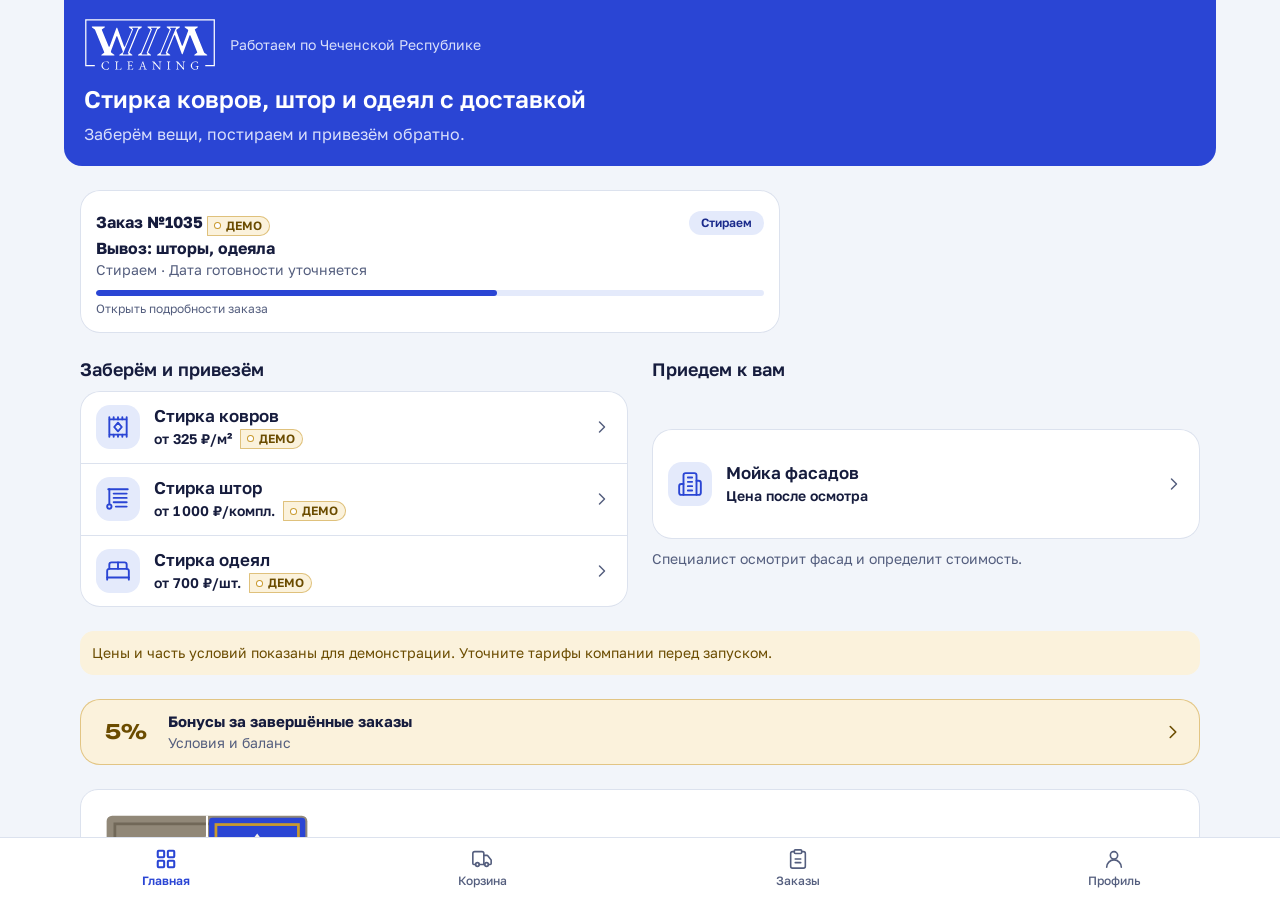
==== commit 44c94397: "Publish current prototype v3 at /v3/" ====
--- a/v3/index.html
+++ b/v3/index.html
@@ -46,10 +46,7 @@
 :focus-visible{outline:3px solid var(--primary);outline-offset:2px;border-radius:8px}
 .stage{height:100%;height:100dvh;display:grid;place-items:center}
 .phone{width:100%;height:100%;display:flex;flex-direction:column;background:var(--bg);position:relative;overflow:hidden;min-width:0}
-@media(min-width:600px){
-  .stage{padding:16px}
-  .phone{width:392px;height:min(860px,100%);border-radius:40px;border:8px solid var(--ink);box-shadow:0 24px 60px rgba(22,28,61,.25)}
-}
+@media(min-width:600px){.stage{padding:0}.phone{width:100%;height:100%;border:0;border-radius:0;box-shadow:none}}
 .sr{position:absolute;width:1px;height:1px;overflow:hidden;clip:rect(0 0 0 0)}
 
 /* полоса прототипа */
@@ -64,6 +61,8 @@
 .screen{flex:1;min-height:0;overflow-y:auto;overflow-x:hidden;padding:var(--s4);-webkit-overflow-scrolling:touch;overscroll-behavior:contain}
 .screen>.in{display:grid;gap:var(--s5);animation:slide .22s ease-out both;align-content:start;min-width:0}
 .screen>.in>*{min-width:0}
+.screen>.in{width:min(100%,760px);margin-inline:auto}
+@media(min-width:900px){.screen>.in{width:min(100%,1120px)}.service-groups{grid-template-columns:1fr 1fr}.form-layout{display:grid;grid-template-columns:minmax(0,1.35fr) minmax(280px,.65fr);align-items:start;gap:24px}.form-fields{display:grid;gap:16px}.form-side{position:sticky;top:16px}.screen>.in>.active-order{max-width:700px}}
 /* заголовок экрана: «Назад» → 8 → заголовок → 16 → первый блок */
 .in>.back{margin-bottom:calc(var(--s2) - var(--s5))}
 .in>.h1,.in>.head{margin-bottom:calc(var(--s4) - var(--s5))}
@@ -88,7 +87,7 @@
 .pos{display:grid;gap:var(--s3);padding:var(--s4) 0;border-top:1px solid var(--line)}
 .pos:first-child{border-top:0;padding-top:var(--s2)}
 .pos-h{display:flex;align-items:center;justify-content:space-between;min-height:40px}
-.iconbtn.sm{width:40px;height:40px;border-radius:12px;background:transparent;color:var(--muted)}
+.iconbtn.sm{width:44px;height:44px;border-radius:12px;background:transparent;color:var(--muted)}
 .iconbtn.sm svg{width:20px;height:20px}
 .dims{display:grid;grid-template-columns:1fr 12px 1fr 72px;gap:var(--s2);align-items:end}
 .dim{display:grid;gap:4px;min-width:0}
@@ -163,6 +162,9 @@
 .lot-pointer svg{display:block;width:16px;height:11px}
 .lot[data-state=result] .lot-spot,.lot[data-state=result] .lot-beam{opacity:1;transition-duration:.45s}
 .lot[data-state=result] .lot-item.win img{transform:translate(calc(-50% + var(--dx)*1%),calc(var(--drop)*1%)) scale(1.04)}
+.carousel-demo{background:var(--primary);color:#fff;border:0;padding:16px}
+.carousel-demo summary{min-height:44px;display:flex;align-items:center;font-weight:600;cursor:pointer}
+.carousel-demo .lot{margin:8px auto 0}
 .lot[data-state=loading] .lot-ring,.lot[data-state=error] .lot-ring{visibility:hidden}
 .lot-cap{min-height:72px;margin-top:var(--s2);display:grid;align-content:start;gap:var(--s1);max-width:28ch}
 .lot-kick{font:500 14px/20px var(--font);color:#D9DFFB}
@@ -244,7 +246,7 @@
 textarea.inp{min-height:84px;resize:vertical}
 .chips{display:flex;flex-wrap:wrap;gap:var(--s2)}
 .pick{min-height:44px;padding:0 var(--s3);border-radius:14px;border:1.5px solid var(--line);background:var(--surface);font-weight:500;font-size:14px;line-height:20px;white-space:nowrap;text-align:center}
-.pick[aria-pressed=true]{background:var(--primary);color:#fff;border-color:var(--primary)}
+.pick[aria-pressed=true],.pick[aria-checked=true]{background:var(--primary);color:#fff;border-color:var(--primary)}
 /* ровная сетка чипов выбора: 2 колонки одинаковой ширины (§5.4) */
 .grid2{display:grid;grid-template-columns:1fr 1fr;gap:var(--s2)}
 .grid2 .pick{min-height:48px;font-variant-numeric:tabular-nums}
@@ -285,6 +287,26 @@
 .compact-promo .pp{min-width:70px;font-size:16px;line-height:20px}
 .quick-repeat{padding:4px 0}
 .quick-repeat .row{gap:12px}.quick-repeat .btn{flex:none;padding-inline:14px;min-height:44px}
+.service-groups{display:grid;gap:24px}
+.service-group{display:grid;gap:10px}
+.service-group h2{font:600 18px/24px var(--font)}
+.service-details{display:grid;gap:12px}
+.service-details summary{min-height:44px;display:flex;align-items:center;font-weight:600;cursor:pointer}
+.pos-h .rm{min-width:44px;min-height:44px}
+.compare-mini{display:flex;align-items:center;gap:16px;padding:16px;border:1px solid var(--line);border-radius:18px;background:var(--surface)}
+.compare-mini .rug{width:min(42%,220px);height:auto;flex:none}
+.compare-mini p{max-width:34ch}
+.hero{background:var(--primary);padding:18px 20px 20px;border-radius:0 0 18px 18px;text-align:left;justify-items:start;gap:12px}
+.hero::after,.hero::before{display:none}.hero .brand{display:flex;align-items:center;justify-items:start;gap:14px}.hero .logo{width:132px}.hero .lead{justify-items:start;text-align:left;max-width:58ch}.hero .h1{font:600 26px/1.25 var(--font);letter-spacing:0}
+.home-title{font-size:24px!important}.service-card{display:flex;align-items:center;gap:14px}.service-card .ico{width:44px;height:44px}.service-card>span:nth-child(2){flex:1;min-width:0}
+.section-label{font-size:14px;font-weight:600;color:var(--muted)}
+.error-summary{border:1px solid var(--danger);background:#fff5f5;color:#741821;border-radius:14px;padding:14px}
+.error-summary a{color:inherit;display:block;min-height:40px;padding-top:8px;text-decoration:underline}
+.confirm-summary{display:grid;gap:8px}
+.form-layout,.form-fields,.form-side{display:grid;gap:16px}
+.review{display:grid;gap:12px;margin:0}
+.review dt{font-size:14px;color:var(--muted)}
+.review dd{margin:2px 0 0;overflow-wrap:anywhere}
 .active-order .row{margin-top:var(--s1)}
 .active-order .clamp{margin-top:var(--s2);display:-webkit-box;-webkit-line-clamp:2;-webkit-box-orient:vertical;overflow:hidden}
 
@@ -482,7 +504,7 @@
 const fmtTime=t=>new Date(t).toLocaleTimeString('ru-RU',{hour:'2-digit',minute:'2-digit'});
 const fmtStamp=t=>new Date(t).toLocaleDateString('ru-RU',{day:'numeric',month:'short'})+', '+fmtTime(t);
 
-const P=JSON.parse($('#pricing').textContent).услуги;
+const PDATA=JSON.parse($('#pricing').textContent),P=PDATA.услуги,PRICE_IS_DEMO=PDATA.is_demo===true;
 const IC={
  b2:'<path d="M6 22V4a2 2 0 0 1 2-2h8a2 2 0 0 1 2 2v18Z"/><path d="M6 12H4a2 2 0 0 0-2 2v6a2 2 0 0 0 2 2h2"/><path d="M18 9h2a2 2 0 0 1 2 2v9a2 2 0 0 1-2 2h-2"/><path d="M10 6h4M10 10h4M10 14h4M10 18h4"/>',
  gift:'<rect x="3" y="8" width="18" height="4" rx="1"/><path d="M12 8v13"/><path d="M19 12v7a2 2 0 0 1-2 2H7a2 2 0 0 1-2-2v-7"/><path d="M7.5 8a2.5 2.5 0 0 1 0-5C10 3 12 8 12 8s2-5 4.5-5a2.5 2.5 0 0 1 0 5"/>',
@@ -510,7 +532,7 @@
  chev:'<path d="m9 18 6-6-6-6"/>'
 };
 const ic=(n,l)=>'<svg class="ic" viewBox="0 0 24 24" '+(l?'role="img" aria-label="'+esc(l)+'"':'aria-hidden="true"')+'>'+IC[n]+'</svg>';
-const demoChip=()=>'';
+const demoChip=()=>PRICE_IS_DEMO?'<span class="chip demo">ДЕМО</span>':'';
 const priceLine=(txt,cls)=>'<div class="price-line'+(cls?' '+cls:'')+'"><b>'+txt+'</b>'+demoChip()+'</div>';
 
 /* ---------- данные ---------- */
@@ -538,12 +560,12 @@
 };
 const unitPrice=k=>P[SERV[k].k].цена_клиенту_руб_за_ед;
 const typical=k=>P[SERV[k].k].типовой_объём_ед_в_заказе;
-const SKEYS=['facade','carpet','blanket','curtain'];
+const SKEYS=['carpet','curtain','blanket','facade'];
 const ST=[
  {c:'accepted',n:'Принят',h:'Мы получили заявку и скоро свяжемся с вами.',i:'inbox'},
- {c:'picked_up',n:'Забрали',h:'Мы забрали вещи. Для фасадов: специалист выезжал на объект.',i:'truck'},
- {c:'in_progress',n:'Чистка',h:'Вещи проходят чистку. Мы сообщим, когда заказ будет готов.',i:'waves'},
- {c:'ready',n:'Готов',h:'Заказ готов. Скоро договоримся о доставке.',i:'pkg'},
+ {c:'picked_up',n:'Забрали',h:'Вещи забрали. Статус обновляет оператор.',i:'truck'},
+ {c:'in_progress',n:'Стираем',h:'Вещи проходят стирку. Когда заказ будет готов, оператор обновит статус.',i:'waves'},
+ {c:'ready',n:'Готов',h:'Заказ готов. Оператор согласует доставку.',i:'pkg'},
  {c:'delivered',n:'Доставлен',h:'Заказ у вас. Спасибо, что обратились.',i:'home'},
  {c:'cancelled',n:'Отменён',h:'Заказ отменён. Если это ошибка, свяжитесь с нами.',i:'xc'}
 ];
@@ -554,13 +576,13 @@
 const volTxt=o=>o.service==='pickup'?groupsOf(o.items||[]).map(([k,its])=>grpSummary(k,its)).join('; '):o.service==='facade'?(o.qty?o.qty+' м²':'площадь не указана'):(o.qty+' '+SERV[o.service].unit);
 const priceOf=(k,q)=>unitPrice(k)==null?null:q*unitPrice(k);
 /* ---------- Пикап (корзина) ---------- */
-SERV.pickup={title:'Вывоз по пикапу',chipLabel:'Пикап',unit:'',icon:'truck'};
+SERV.pickup={title:'Забор и доставка',chipLabel:'Корзина',unit:'',icon:'truck'};
 const ITEMK=['carpet','curtain','blanket'];
 const plural=(n,f)=>{const a=n%10,b=n%100;return f[(a===1&&b!==11)?0:(a>=2&&a<=4&&(b<12||b>14))?1:2]};
 const NOUN={carpet:['ковёр','ковра','ковров'],curtain:['окно','окна','окон'],blanket:['одеяло','одеяла','одеял']};
 const POSN={carpet:'Ковёр',curtain:'Окно',blanket:'Одеяло'};
-const BLS=[['1,5-спальное','1,5-сп.'],['2-спальное','2-сп.'],['Евро','Евро']];
-const num=v=>{const x=parseFloat(String(v==null?'':v).replace(',','.'));return isNaN(x)?NaN:x};
+const BLS=[['1,5-спальное','Полуторное'],['2-спальное','Двуспальное'],['Евро','Евро']];
+const num=v=>{const s=String(v==null?'':v).trim().replace(',','.');return /^\d+(\.\d+)?$/.test(s)&&Number.isFinite(Number(s))?Number(s):NaN};
 const areaOf=it=>{const l=num(it.l),w=num(it.w);return l>0&&w>0?Math.round(l*w*100)/100:0};
 const itemPrice=(k,it)=>k==='carpet'?areaOf(it)*unitPrice('carpet'):k==='curtain'?(it.n||1)*unitPrice('curtain'):unitPrice('blanket');
 const grpTotal=(k,its)=>its.reduce((s,i)=>s+itemPrice(k,i),0);
@@ -571,7 +593,7 @@
 function itemLine(k,it,i){
  if(k==='carpet')return 'Ковёр '+(i+1)+': '+nf.format(num(it.l))+' × '+nf.format(num(it.w))+' м = '+nf.format(areaOf(it))+' м²';
  if(k==='curtain')return 'Окно '+(i+1)+': '+(it.n||1)+' компл.';
- return 'Одеяло '+(i+1)+': '+(it.s||'2-спальное')}
+ return 'Одеяло '+(i+1)+': '+({ '1,5-спальное':'Полуторное','2-спальное':'Двуспальное','Евро':'Евро'}[it.s]||'Двуспальное')}
 const itemsTotal=items=>items.reduce((s,x)=>s+itemPrice(x.k,x),0);
 const groupsOf=items=>ITEMK.map(k=>[k,items.filter(x=>x.k===k)]).filter(g=>g[1].length);
 const titleOf=o=>o.service==='pickup'?'Вывоз: '+groupsOf(o.items||[]).map(g=>SERV[g[0]].chipLabel.toLowerCase()).join(', '):SERV[o.service].title;
@@ -616,13 +638,13 @@
  o[10].history.push({s:'cancelled',t:now-H,note:o[10].cancelReason});
  return {orders:o,user:null,limit:{},cart:{}};
 }
-let S=(function(){try{const r=localStorage.getItem('wim_proto_v5');if(r){const o=JSON.parse(r);if(o&&Array.isArray(o.orders))return o}}catch(e){}return seed()})();
+let S=(function(){try{const r=localStorage.getItem('wim_proto_v4');if(r){const o=JSON.parse(r);if(o&&Array.isArray(o.orders))return o}}catch(e){}return seed()})();
 if(!S.cart)S.cart={};
 const cartCount=()=>ITEMK.reduce((s,k)=>s+(S.cart[k]||[]).length,0);
 const cartTotal=()=>ITEMK.reduce((s,k)=>s+grpTotal(k,S.cart[k]||[]),0);
 const cartItems=()=>ITEMK.flatMap(k=>(S.cart[k]||[]).map(x=>Object.assign({k},x)));
 /* бонусы: вариант A (кешбэк 5% всем) входит в вариант C (уровни по сумме доставленных заказов за 12 месяцев) */
-const LV=[{n:'Свежий',p:5,from:0},{n:'Чистый',p:7,from:8000},{n:'Безупречный',p:10,from:20000}];
+const LV=[{n:'Базовый',p:5,from:0},{n:'Постоянный',p:7,from:8000},{n:'Премиум',p:10,from:20000}];
 const YEAR=365*864e5;
 const dlvAt=o=>{const h=o.history.find(x=>x.s==='delivered');return h?h.t:0};
 const lvOf=sum=>LV.reduce((a,l)=>sum>=l.from?l:a,LV[0]);
@@ -641,8 +663,8 @@
 const bonusCan=price=>S.user?Math.max(0,Math.min(myL().bal,Math.floor(price*BMAX/100))):0;
 const payLines=o=>o.bonusUse?'<div class="row sb small"><span>Бонусами</span><b>−'+money(o.bonusUse)+'</b></div><div class="row sb small"><span>К оплате при получении</span><b>≈ '+money(o.price-o.bonusUse)+'</b></div>':'';
 const bns=n=>rub(n)+'\u00A0'+plural(n,['бонус','бонуса','бонусов']);
-const earnLine=price=>price>0?'<div class="bonus-line">'+ic('gift')+'<span>'+(S.user?'Начислим '+bns(Math.round(price*myL().lv.p/100))+' после доставки ('+myL().lv.p+'%)':'Вернём от 5% бонусами после доставки')+'</span></div>':'';
-function save(){try{localStorage.setItem('wim_proto_v5',JSON.stringify(S))}catch(e){}}
+const earnLine=price=>price>0?'<div class="bonus-line">'+ic('gift')+'<span>Бонусы начисляются по правилам программы после завершения подходящего заказа. Баланс обновится в профиле.</span></div>':'';
+function save(){try{localStorage.setItem('wim_proto_v4',JSON.stringify(S))}catch(e){}}
 const limitOf=s=>(S.limit&&S.limit[s]!=null)?S.limit[s]:5;
 const byId=id=>S.orders.find(o=>o.id===id);
 
@@ -662,7 +684,7 @@
 function tab(name){stack=[];view={name};render()}
 function setMode(m){mode=m;stack=[];view={name:m==='admin'?'alist':'home'};try{if(m==='admin')history.replaceState(null,'','#admin');else history.replaceState(null,'',location.pathname+location.search)}catch(e){location.hash=m==='admin'?'admin':''}render()}
 addEventListener('hashchange',()=>{const m=location.hash==='#admin'?'admin':'client';if(m!==mode)setMode(m)});
-addEventListener('storage',e=>{if(e.key==='wim_proto_v5'){try{S=JSON.parse(e.newValue)||S}catch(x){}if(!['form','service'].includes(view.name))render()}});
+addEventListener('storage',e=>{if(e.key==='wim_proto_v4'){try{S=JSON.parse(e.newValue)||S}catch(x){}if(!['form','service'].includes(view.name))render()}});
 
 /* ---------- каркас ---------- */
 function chrome(){
@@ -674,7 +696,7 @@
  document.documentElement.style.background=document.body.style.background=small?tone:'';
  $('#ahead').innerHTML=mode==='admin'?'<div class="ahead">'+logo()+'<b>Режим владельца</b><button class="exit" data-act="mode" data-v="client">Клиент</button></div>':'';
  const tabs=mode==='admin'?[['alist','Заявки','inbox',['alist','acard']],['aday','План на день','cal',['aday']],['aslots','Окна приёма','sl',['aslots']]]
-  :[['home','Главная','grid',['home','service','done','login'].concat(draft.service==='facade'?['form']:[])],['pikap','Забор и доставка','truck',['pikap'].concat(draft.service==='pickup'?['form']:[])],['orders','Заказы','list',['orders','order']],['profile','Профиль','user',['profile','bonus']]];
+  :[['home','Главная','grid',['home','service','done','login'].concat(draft.service==='facade'?['form']:[])],['pikap','Корзина','truck',['pikap'].concat(draft.service==='pickup'?['form']:[])],['orders','Заказы','list',['orders','order']],['profile','Профиль','user',['profile','bonus']]];
  $('#tabbar').innerHTML=tabs.map(t=>'<button data-act="tab" data-v="'+t[0]+'" '+(t[3].includes(view.name)?'aria-current="page"':'')+'>'+ic(t[2])+'<span>'+t[1]+'</span>'+(t[0]==='pikap'&&cartCount()?'<span class="badge" aria-label="позиций: '+cartCount()+'">'+cartCount()+'</span>':'')+'</button>').join('');
 }
 function render(){
@@ -691,7 +713,8 @@
 const backBtn=()=>'<button class="back" data-act="back">'+ic('back')+'Назад</button>';
 const logo=()=>'<svg class="logo" role="img" aria-label="Wim cleaning"><use href="#wim-logo"/></svg>';
 const empty=(t,x,cta,act)=>'<div class="card empty"><div class="ico">'+ic('inbox')+'</div><h2 class="h2">'+t+'</h2><p class="muted">'+x+'</p>'+(cta?'<button class="btn pri" data-act="'+act+'">'+cta+'</button>':'')+'</div>';
-const chipS=c=>'<span class="chip s-'+c+'">'+stOf(c).n+'</span>';
+const statusLabel=(o,c)=>o&&o.service==='facade'?({accepted:'Заявка принята',picked_up:'Осмотр назначен',in_progress:'Осмотр',ready:'Осмотр завершён',delivered:'Завершён',cancelled:'Отменён'}[c]||stOf(c).n):({in_progress:'Стираем'}[c]||stOf(c).n);
+const chipS=(c,o)=>'<span class="chip s-'+c+'">'+statusLabel(o,c)+'</span>';
 
 /* ---------- клиентские экраны ---------- */
 const VIEWS={};
@@ -862,7 +885,7 @@
 function lotStop(){lotPause();LOT.sec=null;LOT.els=null}
 document.addEventListener('visibilitychange',()=>{if(document.hidden)lotPause();else lotRun()});
 addEventListener('resize',()=>{if(LOT.sec&&LOT.sec.isConnected&&LOT.els){lotMeasure();lotLayout()}});
-AFTER.home=()=>{lotMount();a2hs()};
+AFTER.home=()=>{a2hs();const d=$('#lotDemo');if(d)d.addEventListener('toggle',()=>{if(d.open)lotMount()})};
 function a2hs(){
  const ios=/iPhone|iPad|iPod/.test(navigator.userAgent),inApp=navigator.standalone||matchMedia('(display-mode: standalone)').matches;
  let closed=false;try{closed=localStorage.getItem('wim_a2hs')==='1'}catch(e){}
@@ -872,21 +895,22 @@
  $('#phone').appendChild(d)}
 VIEWS.home=()=>{
  const mine=S.orders.filter(o=>o.mine&&!['delivered','cancelled'].includes(o.status)).sort((a,b)=>b.created-a.created)[0];
- const recent=S.orders.filter(o=>o.mine&&o.status==='delivered').sort((a,b)=>b.created-a.created)[0];
- const recentItems=recent?(recent.service==='pickup'?(recent.items||[]).map(x=>SERV[x.k].chipLabel.toLowerCase()).join(', '):SERV[recent.service].chipLabel.toLowerCase()):'Закажите чистку — мы сохраним её для следующего раза';
- const tracker=mine?FLOW.findIndex(f=>f.c===mine.status):-1;
- return '<header class="hero"><div class="brand">'+logo()+'<p class="muted small">Чистота дома начинается здесь</p></div><div class="lead"><h1 class="h1">Профессиональная чистка с заботой о вещах</h1><p class="muted">Заберём, почистим и вернём в удобное время.</p></div></header>'+
- (mine?'<button class="card tap active-order" data-act="open" data-id="'+mine.id+'"><span class="row sb"><span class="xs muted">Активный заказ №'+mine.id+'</span>'+chipS(mine.status)+'</span><b>'+titleOf(mine)+'</b><span class="small muted">'+FLOW[Math.max(0,tracker)].n+' · '+(mine.status==='in_progress'?'Ожидаемая готовность — уточним после обработки':stOf(mine.status).h)+'</span><span class="home-progress" aria-label="Этап '+(tracker+1)+' из 5"><i style="width:'+Math.max(20,(tracker+1)*20)+'%"></i></span><span class="xs muted">Этап '+(tracker+1)+' из 5 · Смотреть заказ</span></button>':'')+
- '<button class="promo compact-promo" data-act="bonus"><span class="pp">'+(S.user?rub(myL().bal):'5%')+'</span><span class="grow"><b>'+(S.user?'Ваши бонусы':'Бонусы на следующие заказы')+'</b><span class="small muted">'+(S.user?'Можно оплатить до 30% заказа':'Начислим от 5% после доставки')+'</span></span>'+chevI+'</button>'+
- (recent?'<section class="quick-repeat"><div class="row sb"><div><h2 class="h2">Повторить заказ</h2><p class="small muted">'+recentItems+' · данные уже заполнены</p></div><button class="btn sec" data-act="reorder" data-id="'+recent.id+'">Повторить</button></div></section>':'')+
- '<div class="sect"><h2 class="h2">Что нужно почистить?</h2><p class="muted small">Выберите услугу, чтобы рассчитать цену или прислать фото</p></div>'+
- '<div class="stack"><div class="svc-list">'+SKEYS.map(k=>{const s=SERV[k];return '<button class="svc" data-act="svc" data-k="'+k+'"><span class="ico">'+ic(s.icon)+'</span><span><h3>'+s.title+'</h3>'+(s.listPrice?'<span class="price-line"><span>'+s.listPrice+'</span>'+demoChip()+'</span>':'<span class="note">Рассчитать по фото</span>')+'</span><svg class="ic chev" viewBox="0 0 24 24" aria-hidden="true">'+IC.chev+'</svg></button>'}).join('')+'</div></div>'+
- '<button class="btn out" data-act="tab" data-v="orders">Все заказы</button>';
+ const stage=mine?FLOW.findIndex(f=>f.c===mine.status):-1;
+ const serviceBtn=k=>{const s=SERV[k];return '<button class="svc service-card" data-act="svc" data-k="'+k+'"><span class="ico">'+ic(s.icon)+'</span><span><h3>'+s.title+'</h3><span class="price-line">'+(s.listPrice||'Цена после осмотра')+(s.listPrice?demoChip():'')+'</span></span>'+chevI+'</button>'};
+ const compare='<div class="compare-mini"><svg class="rug" viewBox="0 0 320 200" role="img" aria-label="Сравнение загрязнённого и чистого ковра">'+
+ '<rect x="14" y="14" width="292" height="172" rx="8" fill="#918878"/><rect x="26" y="26" width="268" height="148" fill="none" stroke="#716858" stroke-width="4"/><path d="M160 42 230 100 160 158 90 100Z" fill="#aaa292"/><path d="M160 62 204 100 160 138 116 100Z" fill="#777060"/><path d="M160 14v172" stroke="#fff" stroke-width="3"/><rect x="163" y="17" width="140" height="166" rx="5" fill="#2A45D4"/><rect x="173" y="27" width="120" height="146" fill="none" stroke="#C99A2E" stroke-width="4"/><path d="M233 40 278 100 233 160 188 100Z" fill="#f7f3e8"/><path d="M233 63 260 100 233 137 206 100Z" fill="#1B2B8C"/></svg><div><h2 class="h2">До и после стирки</h2><p class="small muted">Пример: слева ковёр до чистки, справа — после. Реальный результат зависит от состояния вещи.</p></div></div>';
+ return '<header class="hero"><div class="brand">'+logo()+'<p class="muted small">Работаем по Чеченской Республике</p></div><div class="lead"><h1 class="h1 home-title">Стирка ковров, штор и одеял с доставкой</h1><p class="muted">Заберём вещи, постираем и привезём обратно.</p></div></header>'+
+ (mine?'<button class="card tap active-order" data-act="open" data-id="'+mine.id+'"><span class="row sb"><span><b>Заказ №'+mine.id+'</b> <span class="chip demo">ДЕМО</span></span>'+chipS(mine.status,mine)+'</span><b>'+titleOf(mine)+'</b><span class="small muted">'+statusLabel(mine,mine.status)+' · '+(mine.status==='ready'?'Готов к доставке':mine.status==='in_progress'?'Дата готовности уточняется':'Следующее событие: '+(mine.service==='facade'?'согласование осмотра':'забор вещей'))+'</span><span class="home-progress" aria-label="Этап '+(Math.max(stage,0)+1)+' из 5"><i style="width:'+Math.max(20,(stage+1)*20)+'%"></i></span><span class="xs muted">Открыть подробности заказа</span></button>':'')+
+ '<div class="service-groups"><section class="service-group"><h2>Заберём и привезём</h2><div class="svc-list">'+['carpet','curtain','blanket'].map(serviceBtn).join('')+'</div></section><section class="service-group"><h2>Приедем к вам</h2><div class="svc-list">'+serviceBtn('facade')+'</div><p class="small muted">Специалист осмотрит фасад и определит стоимость.</p></section></div>'+
+ (PRICE_IS_DEMO?'<p class="notice">Цены и часть условий показаны для демонстрации. Уточните тарифы компании перед запуском.</p>':'')+
+ (S.user?'<button class="promo compact-promo" data-act="bonus"><span class="pp">'+rub(myL().bal)+'</span><span class="grow"><b>Ваши бонусы</b><span class="small muted">1 бонус = 1 ₽ · до 30% суммы заказа</span></span>'+chevI+'</button>':'<button class="promo compact-promo" data-act="bonus"><span class="pp">5%</span><span class="grow"><b>Бонусы за завершённые заказы</b><span class="small muted">Условия и баланс</span></span>'+chevI+'</button>')+compare+
+ '<details class="card carousel-demo" id="lotDemo"><summary>Демо-карусель подарков GRASS</summary><p class="small">Демонстрация: результат не сохраняется и не добавляет товар в заказ.</p>'+lotHTML()+'</details>'+
+ '<div class="stack"><button class="btn out" data-act="tab" data-v="pikap">Открыть корзину</button><button class="btn out" data-act="tab" data-v="orders">Мои заказы</button></div>';
 };
 
 let calc={k:'carpet',val:6,shown:6,raf:0};
 function calcHTML(k){
- if(k==='facade')return '<div class="card calc"><h2 class="h2">Предварительная цена</h2><p>Рассчитаем после выезда и оценки по фото.</p><p class="small muted">Для фасадов цена зависит от площади, высоты и загрязнения. Её называем после осмотра.</p>'+
+ if(k==='facade')return '<div class="card calc"><h2 class="h2">Стоимость определим после осмотра</h2><p class="small muted">Она зависит от площади, высоты и состояния фасада. Загрузите фото и укажите адрес, чтобы запросить осмотр.</p>'+
   '<ol class="list small"><li>Фото и адрес</li><li>Выезд специалиста</li><li>Индивидуальное предложение</li></ol></div>';
  const s=SERV[k];
  const body=k==='carpet'?
@@ -956,24 +980,24 @@
   body='<div class="dims"><div class="dim"><label for="l'+i+'">Длина, м</label><input class="inp" id="l'+i+'" inputmode="decimal" data-ed="l" data-i="'+i+'" placeholder="0,0" value="'+esc(it.l)+'"></div><span class="x" aria-hidden="true">×</span>'+
    '<div class="dim"><label for="w'+i+'">Ширина, м</label><input class="inp" id="w'+i+'" inputmode="decimal" data-ed="w" data-i="'+i+'" placeholder="0,0" value="'+esc(it.w)+'"></div>'+
    '<div class="area"><span>Площадь</span><b id="ar'+i+'">'+(a?nf.format(a)+' м²':'— м²')+'</b></div></div>'}
- else if(k==='curtain')body='<div class="row sb"><span class="small">Комплектов на окне</span><div class="stepper mini"><button class="iconbtn" data-act="edN" data-i="'+i+'" data-d="-1" aria-label="Меньше комплектов">'+ic('minus')+'</button><span class="num" id="n'+i+'">'+(it.n||1)+'</span><button class="iconbtn" data-act="edN" data-i="'+i+'" data-d="1" aria-label="Больше комплектов">'+ic('plus')+'</button></div></div>';
- else body='<div class="seg3" role="group" aria-label="Размер одеяла '+(i+1)+'">'+BLS.map(b=>'<button class="pick" data-act="edS" data-i="'+i+'" data-v="'+b[0]+'" aria-pressed="'+(it.s===b[0])+'">'+b[1]+'</button>').join('')+'</div>';
+ else if(k==='curtain')body='<div class="stack tight"><p class="small muted">Один комплект — тюль и портьеры на одно окно.</p><div class="row sb"><span class="small">Количество комплектов</span><div class="stepper mini"><button class="iconbtn" data-act="edN" data-i="'+i+'" data-d="-1" aria-label="Уменьшить количество комплектов на окне '+(i+1)+'">'+ic('minus')+'</button><span class="num" id="n'+i+'" aria-live="polite">'+(it.n||1)+'</span><button class="iconbtn" data-act="edN" data-i="'+i+'" data-d="1" aria-label="Увеличить количество комплектов на окне '+(i+1)+'">'+ic('plus')+'</button></div></div></div>';
+ else body='<div class="seg3" role="radiogroup" aria-label="Размер одеяла '+(i+1)+'">'+BLS.map((b,j)=>'<button class="pick" role="radio" tabindex="'+(it.s===b[0]||(!it.s&&j===0)?'0':'-1')+'" data-act="edS" data-i="'+i+'" data-v="'+b[0]+'" aria-checked="'+(it.s===b[0])+'">'+b[1]+'</button>').join('')+'</div><p class="xs muted">Ограничение по весу: до 3 кг на одно одеяло.</p>';
  const pr=itemPrice(k,it);
  return '<div class="pos" id="pos'+i+'"><div class="pos-h"><b>'+POSN[k]+' '+(i+1)+'</b>'+rm+'</div>'+body+'<div class="pos-f"><span class="err" id="pe'+i+'"></span><b id="pp'+i+'">'+(pr?money(pr):'')+'</b></div></div>'}
 function edHTML(){const k=ed.k;
- return ed.items.map(edPos).join('')+'<button class="addpos" data-act="edAdd">'+ic('plus')+'Добавить '+NOUN[k][0]+'</button>'+
-  '<div class="ed-total"><span class="small muted" id="edSum">'+grpSummary(k,ed.items)+'</span><b id="edTot">≈ '+money(grpTotal(k,ed.items))+'</b></div>'}
+ return ed.items.map(edPos).join('')+'<button class="addpos" data-act="edAdd">'+ic('plus')+(k==='curtain'?'Добавить окно':'Добавить '+NOUN[k][0])+'</button>'+
+  '<div class="ed-total"><span class="small muted" id="edSum">'+grpSummary(k,ed.items)+'</span><b id="edTot">'+(k==='carpet'&&ed.items.some(x=>!areaOf(x))?'Укажите размеры для расчёта':'≈ '+money(grpTotal(k,ed.items)))+'</b></div>'}
 function edRefresh(i){const k=ed.k,it=ed.items[i];
  if(k==='carpet'){const a=areaOf(it),e=$('#ar'+i);if(e)e.textContent=a?nf.format(a)+' м²':'— м²'}
  const p=$('#pp'+i);if(p){const v=itemPrice(k,it);p.textContent=v?money(v):''}
- $('#edSum').textContent=grpSummary(k,ed.items);$('#edTot').textContent='≈ '+money(grpTotal(k,ed.items))}
+ $('#edSum').textContent=grpSummary(k,ed.items);$('#edTot').textContent=k==='carpet'&&ed.items.some(x=>!areaOf(x))?'Укажите размеры для расчёта':'≈ '+money(grpTotal(k,ed.items))}
 function edRedraw(focus){$('#ed').innerHTML=edHTML();if(focus!=null){const f=$('#l'+focus);if(f)f.focus()}}
 function edCheck(){
  if(ed.k!=='carpet')return true;let first=null;
  ed.items.forEach((it,i)=>{const l=num(it.l),w=num(it.w),bad=!(l>0&&l<=15&&w>0&&w<=15);
-  ['l','w'].forEach(f=>{const x=$('#'+f+i);if(x)x.classList.toggle('bad',bad&&!(num(it[f])>0&&num(it[f])<=15))});
-  $('#pe'+i).textContent=bad?'Укажите длину и ширину до 15 м':'';if(bad&&first==null)first=i});
- if(first!=null){const e=$('#pos'+first);e.scrollIntoView({block:'center',behavior:reduce()?'auto':'smooth'});return false}
+  ['l','w'].forEach(f=>{const x=$('#'+f+i);if(!x)return;const invalid=!(num(it[f])>0&&num(it[f])<=15);x.classList.toggle('bad',invalid);if(invalid){x.setAttribute('aria-invalid','true');x.setAttribute('aria-describedby','pe'+i)}else{x.removeAttribute('aria-invalid');x.removeAttribute('aria-describedby')}});
+  const error=$('#pe'+i);error.setAttribute('role','alert');error.textContent=bad?'Введите длину и ширину числами больше 0 и не больше 15 м.':'';if(bad&&first==null)first=i});
+ if(first!=null){const e=$('#pos'+first);e.querySelector('[aria-invalid="true"]').focus();e.scrollIntoView({block:'center',behavior:reduce()?'auto':'smooth'});return false}
  return true}
 function truckBump(){const b=document.querySelector('.tabbar [data-v=pikap]');if(!b||!window.gsap||reduce())return;
  const t=b.querySelector('svg'),g=b.querySelector('.badge');
@@ -998,42 +1022,42 @@
  return backBtn()+'<h1 class="h1">Бонусы и уровни</h1><p class="muted">Возвращаем часть стоимости бонусами. Чем больше вы заказали за год, тем выше процент.</p>'+
  (L?lvlCard(L):'<div class="card stack"><p class="muted">Войдите, чтобы видеть свой уровень и бонусы.</p><button class="btn pri" data-act="goLogin">Вход</button></div>')+
  '<div class="sect"><h2 class="h2">Уровни</h2></div><ul class="tiers">'+LV.map(l=>'<li class="tier'+(L&&L.lv===l?' cur':'')+'"><span class="tp">'+l.p+'%</span><div><div class="row sb"><h3>«'+l.n+'»</h3>'+(L&&L.lv===l?'<span class="chip lv">Вы здесь</span>':'')+'</div><p class="small muted">'+(l.from?'От '+money(l.from)+' за год':'С первого заказа')+(l.p===10?'. Плюс личный менеджер':'')+'</p></div></li>').join('')+'</ul>'+
- '<div class="card stack"><h3>Как это работает</h3><ul class="list small"><li>Бонусы начисляем, когда заказ доставлен: процент от суммы заказа.</li><li>Уровень считаем по сумме заказов за последние 12 месяцев.</li><li>1 бонус = 1 ₽. Бонусами можно оплатить до '+BMAX+'% заказа, списываем при получении.</li></ul><p class="small muted">Пример: семья заказала на 8 300 ₽ за год и получает уже 7%.</p></div>'+
+ '<div class="card stack"><h3>Правила программы</h3><ul class="list small"><li>1 бонус = 1 ₽.</li><li>Можно оплатить бонусами до '+BMAX+'% стоимости заказа. Списание происходит при получении.</li><li>Процент зависит от суммы завершённых заказов за последние 12 месяцев.</li><li>Начисление появится после завершения подходящего заказа.</li></ul></div>'+
  (L&&(L.acc.length||L.used.length)?'<div class="card stack"><h3>Начисления и списания</h3><ul class="hist">'+[...L.acc.map(a=>({t:dlvAt(a.o),h:'<li><span>Заказ №'+a.o.id+' · '+a.l.p+'%</span><b>+'+rub(a.b)+'</b></li>'})),...L.used.map(x=>({t:x.o.created,h:'<li><span>Оплата заказа №'+x.o.id+'</span><b>−'+rub(x.u)+'</b></li>'}))].sort((a,b)=>b.t-a.t).map(x=>x.h).join('')+'</ul></div>':'');
 };
 AFTER.bonus=barIn;
 VIEWS.pikap=()=>{
  const n=cartCount();
- let h='<h1 class="h1">Пикап</h1><p class="muted">Заберём всё за один приезд и привезём обратно чистым.</p>';
- if(!n)return h+'<div class="card empty"><div class="ico">'+ic('truck')+'</div><h2 class="h2">Пикап пока пустой</h2><p class="muted">Добавьте ковры, шторы или одеяла. Заберём всё за один приезд.</p><button class="btn pri" data-act="tab" data-v="home">Выбрать услугу</button></div>';
+ let h='<h1 class="h1">Вещи для стирки</h1><p class="muted">Выберите ковры, шторы или одеяла. Заберём вещи за один приезд</p>';
+ if(!n)return h+'<div class="card empty"><div class="ico">'+ic('truck')+'</div><h2 class="h2">Вы пока ничего не добавили</h2><p class="muted">Выберите ковры, шторы или одеяла. Заберём вещи за один приезд</p><button class="btn pri" data-act="tab" data-v="home">Выбрать услугу</button></div>';
  return h+'<div class="cards">'+ITEMK.filter(k=>(S.cart[k]||[]).length).map(k=>{const its=S.cart[k];
   return '<div class="card stack"><div class="grp-h"><span class="ico">'+ic(SERV[k].icon)+'</span><div class="grow"><h3>'+SERV[k].chipLabel+'</h3><span class="small muted">'+grpSummary(k,its)+'</span></div><b class="nowrap">'+money(grpTotal(k,its))+'</b></div>'+
   '<ul class="lines">'+its.map((it,i)=>'<li>'+itemLine(k,it,i)+'</li>').join('')+'</ul>'+
   '<div class="grid2"><button class="btn out" data-act="svc" data-k="'+k+'">Изменить</button><button class="btn dng" data-act="cartRm" data-k="'+k+'">Убрать</button></div></div>'}).join('')+'</div>'+
- '<button class="addpos" data-act="tab" data-v="home">'+ic('plus')+'Добавить другую услугу</button>'+
- '<div class="card stack"><div class="row sb"><h3>Итого</h3><b class="sumbig">≈ '+money(cartTotal())+'</b></div><p class="xs muted">Предварительно. Точную сумму назовём после осмотра вещей.</p>'+earnLine(cartTotal())+'</div>';
+ '<button class="addpos" data-act="tab" data-v="home">'+ic('plus')+'Добавить ещё вещи</button>'+
+ '<div class="card stack"><div class="row sb"><h3>Предварительная сумма</h3><b class="sumbig">≈ '+money(cartTotal())+'</b></div><p class="xs muted">Итоговую стоимость подтвердим после осмотра вещей.</p>'+earnLine(cartTotal())+'</div>';
 };
 CTA.pikap=()=>cartCount()?'<button class="btn pri" data-act="checkout">'+ic('truck')+'Оформить вывоз</button>':'';
-function cartBrief(){return '<div class="card stack"><div class="row sb"><h3>В пикапе</h3><button class="textbtn" style="width:auto" data-act="tab" data-v="pikap">Изменить</button></div>'+
+function cartBrief(){return '<div class="card stack" id="cartBrief"><div class="row sb"><h3>Вещи для стирки</h3><button class="textbtn" style="width:auto" data-act="tab" data-v="pikap">Изменить корзину</button></div>'+
  ITEMK.filter(k=>(S.cart[k]||[]).length).map(k=>'<div class="row sb"><span class="small">'+SERV[k].chipLabel+': '+grpSummary(k,S.cart[k])+'</span><b class="small nowrap">'+money(grpTotal(k,S.cart[k]))+'</b></div>').join('')+'</div>'}
 VIEWS.service=()=>{
  const k=view.k,s=SERV[k];
  if(k!=='facade'&&ed.k!==k)edInit(k);
  return backBtn()+'<div class="head-ico"><span class="ico">'+ic(s.icon)+'</span><h1 class="h1">'+s.title+'</h1></div>'+
- '<div class="stack"><p class="muted">'+s.short+'</p>'+
- (s.cardPrice?priceLine(s.cardPrice):'<p class="small muted">Рассчитаем после выезда</p>')+'<div class="bonus-line">'+ic('gift')+'<span>'+(S.user?'Вернём '+myL().lv.p+'% бонусами после доставки':'Вернём от 5% бонусами после доставки')+'</span></div></div>'+
+ '<div class="stack"><p class="muted">'+(k==='facade'?'Специалист осмотрит фасад на объекте. Стоимость определим после осмотра.':s.short)+'</p>'+
+ (s.cardPrice?priceLine(s.cardPrice):'<p class="small muted">Стоимость определим после осмотра</p>')+(k!=='facade'?'<div class="bonus-line">'+ic('gift')+'<span>Бонусы начисляются за завершённые заказы</span></div>':'')+'</div>'+
  (k==='facade'?calcHTML(k):'<div class="card"><h2 class="h2">'+EDH[k]+'</h2><div id="ed">'+edHTML()+'</div></div>')+
 
 
  '<div class="sect"><h2 class="h2">Что входит</h2><ul class="list small">'+s.incl.map(x=>'<li>'+fill(x)+'</li>').join('')+'</ul></div>'+
- '<div class="sect"><h2 class="h2">Как считается</h2><p class="small">'+fill(s.how)+'</p></div>'+
- '<div class="sect"><h2 class="h2">Что подготовить</h2><ul class="list small">'+s.prep.map(x=>'<li>'+esc(x)+'</li>').join('')+'</ul></div>'+
- (k==='facade'?'<p class="xs muted">Предварительной цены не будет. Мы свяжемся с вами и договоримся о выезде.</p>':'');
-};
-CTA.service=()=>view.k==='facade'?'<button class="btn pri" data-act="order">'+SERV.facade.cta+'</button>':'<button class="btn pri" data-act="toPikap">'+ic('truck')+((S.cart[view.k]||[]).length?'Обновить в пикапе':'Добавить в пикап')+'</button>';
+ '<details class="card service-details"><summary>Как рассчитывается цена</summary><p class="small">'+fill(s.how)+'</p></details>'+
+ '<details class="card service-details"><summary>Перед приездом сотрудника</summary><ul class="list small">'+s.prep.map(x=>'<li>'+esc(x)+'</li>').join('')+'</ul></details>'+
+ (k==='facade'?'<p class="xs muted">Заявка — это запрос на осмотр. Дату и время специалист подтвердит отдельно.</p>':'');
+};
+CTA.service=()=>view.k==='facade'?'<button class="btn pri" data-act="order">Заказать осмотр</button>':'<button class="btn pri" data-act="toPikap">'+ic('truck')+((S.cart[view.k]||[]).length?'Обновить корзину':'Добавить в корзину')+'</button>';
 AFTER.service=()=>{
  const k=view.k;calc={k,val:null,shown:0,raf:0,fracShown:0};
- if(k!=='facade'){$('#ed').addEventListener('input',e=>{const t=e.target,f=t.dataset.ed;if(!f)return;const i=+t.dataset.i;ed.items[i][f]=t.value;t.classList.remove('bad');const pe=$('#pe'+i);if(pe)pe.textContent='';edRefresh(i)});return}
+ if(k!=='facade'){$('#ed').addEventListener('input',e=>{const t=e.target,f=t.dataset.ed;if(!f)return;const i=+t.dataset.i;ed.items[i][f]=t.value;t.classList.remove('bad');t.removeAttribute('aria-invalid');t.removeAttribute('aria-describedby');const pe=$('#pe'+i);if(pe)pe.textContent='';edRefresh(i)});return}
  if(k==='facade')return;
  const v=k==='carpet'?6:typical(k);
  calcSet(v,'init');
@@ -1048,30 +1072,39 @@
  const k=draft.service;if(!k)return '';
  if(k==='pickup'){const t=cartTotal(),u=draft.useBonus?bonusCan(t):0;
   const sw=S.user?(myL().bal>0?'<button class="bswitch" data-act="useB" role="switch" aria-checked="'+!!draft.useBonus+'"><span class="grow"><b>Оплатить бонусами</b><span class="small muted">'+(u?'Спишем '+bns(u)+' при получении заказа':'Есть '+bns(myL().bal)+', можно оплатить до '+BMAX+'% заказа')+'</span></span><span class="knob" aria-hidden="true"></span></button>':''):'<p class="xs muted">Бонусами можно оплатить до '+BMAX+'% заказа. Войдите, чтобы ими воспользоваться.</p>';
-  return '<div class="stack tight">'+priceLine('Примерно: '+money(t),'md')+'<p class="xs muted">Итог можем уточнить после осмотра вещей.</p></div>'+sw+(u?'<div class="row sb"><span>К оплате при получении</span><b>≈ '+money(t-u)+'</b></div>':'')+earnLine(t-u)}
- if(k==='facade')return '<p>Рассчитаем после выезда и оценки по фото.</p>';
+  return '<div class="stack tight">'+priceLine('Предварительно: '+money(t),'md')+'<p class="xs muted">Итог подтвердим после осмотра вещей.</p></div>'+sw+(u?'<div class="row sb"><span>К оплате при получении</span><b>≈ '+money(t-u)+'</b></div>':'')+earnLine(t-u)}
+ if(k==='facade')return '<p>Стоимость определим после осмотра.</p>';
  const q=parseFloat(String(draft.qty).replace(',','.'));
  if(!(q>0))return '<span class="muted">Укажите количество, и мы покажем примерную цену.</span>';
- return '<div class="stack tight">'+priceLine('Примерно: '+money(q*unitPrice(k)),'md')+'<p class="xs muted">'+nf.format(q)+' '+SERV[k].unit+' × '+rub(unitPrice(k))+' ₽. Итог можем уточнить после осмотра вещей.</p>'+earnLine(q*unitPrice(k))+'</div>';
+ return '<div class="stack tight">'+priceLine('Предварительно: '+money(q*unitPrice(k)),'md')+'<p class="xs muted">'+nf.format(q)+' '+SERV[k].unit+' × '+rub(unitPrice(k))+' ₽. Итог подтвердим после осмотра вещи.</p>'+earnLine(q*unitPrice(k))+'</div>';
+}
+function clearFieldError(n){
+ delete errs[n];
+ const input=$('#f_'+n);if(input){input.classList.remove('bad');input.removeAttribute('aria-invalid');input.removeAttribute('aria-describedby')}
+ const error=$('#e_'+n);if(error)error.remove();
+ const summary=$('#formErrors');if(summary){const link=summary.querySelector('[data-error="'+n+'"]');if(link)link.remove();if(!summary.querySelector('a'))summary.remove()}
 }
 const fieldErr=n=>errs[n]?'<span class="error" id="e_'+n+'" role="alert">'+esc(errs[n])+'</span>':'';
+let sending=false;
+function formSummaryHTML(){
+ const k=draft.service,service=k==='pickup'?'Забор и доставка':SERV[k]?SERV[k].title:'Услуга не выбрана';
+ const seen={},items=k==='pickup'?cartItems().map(x=>{const i=seen[x.k]||0;seen[x.k]=i+1;return itemLine(x.k,x,i)}).join('; '):k==='facade'?'Осмотр фасада':SERV[k]?SERV[k].title+(draft.qty?' · '+draft.qty+' '+SERV[k].unit:''):'';
+ return '<h3>Проверьте заявку</h3><dl class="review"><div><dt>Услуга</dt><dd>'+esc(service)+'</dd></div><div><dt>Состав</dt><dd>'+esc(items||'Добавьте вещи или параметры услуги')+'</dd></div><div><dt>Адрес</dt><dd>'+esc(draft.address||'Укажите адрес')+'</dd></div><div><dt>'+(k==='facade'?'Желаемое время осмотра':'Желаемое время забора')+'</dt><dd>'+esc((draft.date?fmtDate(draft.date):'Выберите дату')+(draft.time?', '+draft.time:''))+'</dd></div><div><dt>Контакт</dt><dd>'+esc(draft.name||'Имя не указано')+(draft.phone?' · '+esc(draft.phone):'')+'</dd></div><div><dt>Фото</dt><dd>'+(draft.photos.length?draft.photos.length+' из 5':'Не приложены')+'</dd></div><div><dt>Расчёт</dt><dd>'+(k==='facade'?'Стоимость определим после осмотра':k==='pickup'?'Предварительная сумма '+money(cartTotal()):draft.qty?('Предварительно '+money(parseFloat(String(draft.qty).replace(',','.'))*unitPrice(k))):'Укажите количество для расчёта')+'</dd></div></dl><p class="xs muted">Отправка создаст заявку. Сотрудник свяжется с вами и подтвердит детали.</p>';
+}
 VIEWS.form=()=>{
  const k=draft.service,s=k?SERV[k]:null;
  const inp=(n,l,ph,help,extra)=>'<div class="field"><label for="f_'+n+'">'+l+'</label><input class="inp'+(errs[n]?' bad':'')+'" id="f_'+n+'" data-bind="'+n+'" placeholder="'+esc(ph)+'" value="'+esc(draft[n])+'" '+(extra||'')+(errs[n]?' aria-invalid="true" aria-describedby="e_'+n+'"':'')+'>'+(help?'<span class="help">'+help+'</span>':'')+fieldErr(n)+'</div>';
- return backBtn()+'<h1 class="h1">'+(k==='pickup'?'Оформление вывоза':'Осмотр фасада')+'</h1><div class="form">'+
- (k==='pickup'?cartBrief()+fieldErr('service'):'')+
- (k==='facade'?inp('qty',s.qtyLabel,s.qtyPh,s.help,'inputmode="decimal"')+inp('desc','Что за здание','Например, частный дом, 2 этажа',''):'')+
- inp('address','Адрес','Город, улица, дом',k==='facade'?'Адрес объекта.':'Откуда забрать и куда вернуть.','autocomplete="street-address"')+
- '<div class="field"><label for="f_date">Желаемая дата</label><input class="inp'+(errs.date?' bad':'')+'" type="date" id="f_date" data-bind="date" min="'+addDays(0)+'" value="'+esc(draft.date)+'">'+fieldErr('date')+'</div>'+
- '<div class="field"><span class="lbl" id="lbltime">Удобное время</span><div class="grid2" role="group" aria-labelledby="lbltime">'+SLOTS.map(x=>'<button class="pick" data-act="pickTime" data-v="'+x+'" aria-pressed="'+(draft.time===x)+'">'+x+'</button>').join('')+'</div>'+fieldErr('time')+'</div>'+
- inp('name','Как к вам обращаться','Имя','','autocomplete="name"')+
- inp('phone','Телефон','+7 ___ ___-__-__','','type="tel" inputmode="tel" autocomplete="tel"')+
- '<div class="field"><label for="f_comment">Комментарий (необязательно)</label><textarea class="inp" id="f_comment" data-bind="comment" placeholder="Пятна, ткань, как проехать">'+esc(draft.comment)+'</textarea></div>'+
- '<div class="field"><span class="lbl row"><span>Фото, до 5</span><span class="cnt-ph" id="phCount"></span></span><div id="photoBox"></div>'+(k==='facade'?'<span class="help">Для фасадов нужно хотя бы одно фото.</span>':'')+fieldErr('photos')+'</div></div>'+
- '<div class="card stack" id="totalBox" aria-live="polite"><h3>Предварительная цена</h3><div id="totalIn">'+formTotal()+'</div></div>'+
- '<div class="stack"><p class="xs muted">Адрес, телефон и фото нужны только для выполнения заказа.</p><button class="textbtn" data-act="back">Отмена</button></div>';
-};
-CTA.form=()=>'<button class="btn pri" id="sendBtn" data-act="send">Отправить заявку</button>';
+ const errorTargets={service:'#cartBrief',qty:'#f_qty',photos:'#photoBox',time:'#lbltime',address:'#f_address',date:'#f_date',name:'#f_name',phone:'#f_phone'};
+ return backBtn()+'<h1 class="h1">'+(k==='pickup'?'Оформить вывоз вещей':k==='facade'?'Запросить осмотр фасада':'Оформить заказ')+'</h1>'+(Object.keys(errs).length?'<div class="error-summary" id="formErrors" role="alert" tabindex="-1"><b>Проверьте данные</b>'+Object.keys(errs).map(n=>'<a data-error="'+n+'" href="'+(errorTargets[n]||'#f_address')+'">'+esc(errs[n])+'</a>').join('')+'</div>':'')+
+ '<div class="form-layout"><div class="form-fields">'+(k==='pickup'?cartBrief()+fieldErr('service'):'')+
+ (k==='facade'?'<section class="card stack"><h2 class="h2">Об объекте</h2>'+inp('qty',s.qtyLabel,s.qtyPh,'Необязательно. Если площадь неизвестна, оставьте поле пустым.','inputmode="decimal"')+inp('desc','Что за здание','Например, частный дом, 2 этажа','')+'</section>':'')+
+ '<section class="card stack"><h2 class="h2">Куда приехать</h2>'+inp('address','Адрес'+(k==='facade'?' объекта':' забора вещей'),'Город, улица, дом','Обязательное поле','autocomplete="street-address"')+'</section>'+
+ '<section class="card stack"><h2 class="h2">Удобные дата и время</h2><div class="field"><label for="f_date">Желаемая дата'+(k==='facade'?' осмотра':' забора')+' <span aria-hidden="true">*</span></label><input class="inp'+(errs.date?' bad':'')+'" type="date" id="f_date" data-bind="date" min="'+addDays(0)+'" value="'+esc(draft.date)+'" required aria-required="true"'+(errs.date?' aria-invalid="true" aria-describedby="e_date"':'')+'>'+fieldErr('date')+'</div><div class="field"><span class="lbl" id="lbltime">Временной интервал <span aria-hidden="true">*</span></span><div class="grid2" role="radiogroup" aria-labelledby="lbltime">'+SLOTS.map((x,i)=>'<button class="pick" role="radio" tabindex="'+(draft.time===x||(!draft.time&&i===0)?'0':'-1')+'" data-act="pickTime" data-v="'+x+'" aria-checked="'+(draft.time===x)+'">'+x+'</button>').join('')+'</div>'+fieldErr('time')+'</div></section>'+
+ '<section class="card stack"><h2 class="h2">Контактные данные</h2>'+inp('name','Ваше имя','Как к вам обращаться','Обязательное поле','autocomplete="name"')+inp('phone','Телефон','+7 ___ ___-__-__','Обязательное поле','type="tel" inputmode="tel" autocomplete="tel"')+'</section>'+
+ '<section class="card stack"><h2 class="h2">Фото и комментарий</h2><div class="field"><span class="lbl row"><span>Фотографии'+(k==='facade'?' <span aria-hidden="true">*</span>':' (необязательно)')+'</span><span class="cnt-ph" id="phCount"></span></span><p class="help">До 5 изображений. '+(k==='facade'?'Для запроса осмотра нужно хотя бы одно фото.':'')+'</p><div id="photoBox"></div>'+fieldErr('photos')+'</div><div class="field"><label for="f_comment">Комментарий <span class="muted">(необязательно)</span></label><textarea class="inp" id="f_comment" data-bind="comment" placeholder="Например, пятна или особенности ткани">'+esc(draft.comment)+'</textarea></div></section>'+
+ '<p class="xs muted">Заявка будет отправлена сотруднику. Дата и время будут подтверждены после связи с вами.</p><button class="textbtn" data-act="back">Вернуться назад</button></div><aside class="form-side"><div class="card stack" id="totalBox"><div id="totalIn">'+formTotal()+'</div></div><div class="card confirm-summary" id="reviewSummary" aria-live="polite">'+formSummaryHTML()+'</div></aside></div>';
+};
+CTA.form=()=>'<button class="btn pri" id="sendBtn" data-act="send" '+(sending?'disabled':'')+'>'+ (sending?'Отправляем…':draft.service==='facade'?'Отправить запрос на осмотр':'Отправить заявку')+'</button>';
 function photoBox(){
  const n=draft.photos.length;
  const b=$('#photoBox');if(!b)return;
@@ -1080,10 +1113,13 @@
   '<input type="file" id="fileIn" accept="image/*" multiple hidden>';
  const pc=$('#phCount');if(pc)pc.textContent=n?n+' из 5':'';
  const fi=$('#fileIn');fi.addEventListener('change',e=>addFiles([...e.target.files]));
+ const rs=$('#reviewSummary');if(rs)rs.innerHTML=formSummaryHTML();
 }
 function addFiles(files){
+ clearFieldError('photos');
  const left=5-draft.photos.length;
- if(files.length>left){errs.photos='Можно добавить не больше 5 фото.';setErr('photos')}
+ if(files.length>left){errs.photos='Можно добавить не больше 5 фото. Выберите меньше файлов.';setErr('photos')}
+ if(files.some(f=>!/^image\//.test(f.type))){errs.photos='Можно загрузить только изображения.';setErr('photos')}
  files.slice(0,Math.max(0,left)).forEach(f=>{
   if(!/^image\//.test(f.type))return;
   const url=URL.createObjectURL(f);const rec={name:f.name,url,thumb:''};draft.photos.push(rec);
@@ -1092,16 +1128,17 @@
  });
  photoBox();
 }
-function setErr(n){const f=document.querySelector('#photoBox');if(n==='photos'&&f){let e=f.parentElement.querySelector('.error');if(!e){e=document.createElement('span');e.className='error';e.setAttribute('role','alert');f.parentElement.appendChild(e)}e.textContent=errs.photos}}
+function setErr(n){const f=document.querySelector('#photoBox');if(n==='photos'&&f){let e=f.parentElement.querySelector('.error');if(!e){e=document.createElement('span');e.className='error';e.id='e_photos';e.setAttribute('role','alert');f.parentElement.appendChild(e)}e.textContent=errs.photos}}
 AFTER.form=()=>{photoBox()};
 function validate(){
  errs={};const d=draft;
  if(!d.service)errs.service='Выберите услугу.';
- if(d.service==='pickup'&&!cartCount())errs.service='Пикап пустой. Добавьте вещи.';
+ if(d.service==='pickup'&&!cartCount())errs.service='Корзина пуста. Добавьте вещи.';
  if(d.service&&d.service!=='facade'&&d.service!=='pickup'){const q=String(d.qty).trim();if(q===''||isNaN(parseFloat(q.replace(',','.')))||!/^[0-9]+([.,][0-9]+)?$/.test(q))errs.qty=q===''?'Укажите количество больше нуля.':'Введите число.';else if(parseFloat(q.replace(',','.'))<=0)errs.qty='Укажите количество больше нуля.'}
- if(d.service==='facade'&&String(d.qty).trim()!==''&&!/^[0-9]+([.,][0-9]+)?$/.test(String(d.qty).trim()))errs.qty='Введите число.';
+ if(d.service==='facade'&&String(d.qty).trim()!==''&&(!/^[0-9]+([.,][0-9]+)?$/.test(String(d.qty).trim())||parseFloat(String(d.qty).replace(',','.'))<=0))errs.qty='Введите площадь больше нуля или оставьте поле пустым.';
  if(!d.address.trim())errs.address='Укажите адрес.';
- if(d.date&&d.date<addDays(0))errs.date='Выберите дату не раньше сегодняшней.';
+ if(!d.date)errs.date='Выберите желаемую дату.';else if(d.date<addDays(0))errs.date='Выберите дату не раньше сегодняшней.';
+ if(!d.time)errs.time='Выберите временной интервал.';
  if(!d.name.trim())errs.name='Напишите, как к вам обращаться.';
  let dg=d.phone.replace(/\D/g,'');if(dg.length===11&&/^[78]/.test(dg))dg=dg.slice(1);
  if(dg.length!==10)errs.phone='Проверьте номер телефона.';
@@ -1109,8 +1146,10 @@
  return Object.keys(errs).length===0;
 }
 function send(){
- if(!validate()){render();const first=document.querySelector('.error');if(first){first.scrollIntoView({block:'center'});const inp=first.parentElement.querySelector('input,textarea');if(inp)inp.focus({preventScroll:true})}return}
+ if(sending)return;
+ if(!validate()){render();const summary=$('#formErrors');if(summary){summary.focus();summary.scrollIntoView({block:'start'})}return}
  if(!S.user){go('login');return}
+ sending=true;$('#ctabar').innerHTML=CTA.form();
  const b=$('#sendBtn');b.disabled=true;b.innerHTML='<span class="spin"></span> Отправляем…';
  setTimeout(()=>{
   const id=Math.max(1040,...S.orders.map(o=>o.id))+1;
@@ -1119,11 +1158,11 @@
    photos:d.photos.map((p,i)=>p.thumb||photoPh(i,'Фото '+(i+1))),price:d.service==='facade'||isNaN(q)?null:priceOf(d.service,q),status:'accepted',history:[{s:'accepted',t:Date.now()}],staff:'',note:'',created:Date.now()};
   if(d.service==='pickup'){o.items=cartItems();o.price=itemsTotal(o.items);o.qty=null;S.cart={};if(d.useBonus){const u=bonusCan(o.price);if(u)o.bonusUse=u}}
   S.orders.unshift(o);save();
-  b.disabled=false;b.className='btn ok';b.innerHTML=ic('check')+' Заявка отправлена';
+  b.disabled=false;b.className='btn ok';b.innerHTML=ic('check')+' Заявка отправлена';sending=false;
   setTimeout(()=>{draft=newDraft();errs={};stack=[];view={name:'done',id};render()},reduce()?50:600);
  },reduce()?50:700);
 }
-VIEWS.done=()=>{const o=byId(view.id);return '<div class="stamp"><svg viewBox="0 0 24 24" aria-hidden="true"><path d="M5 12.5l4.5 4.5L19 7.5"/></svg></div><div class="stack center"><h1 class="h1">Заявка принята</h1><p class="muted">Мы получили вашу заявку №'+o.id+'. Свяжемся с вами, чтобы уточнить детали. Статус можно смотреть в разделе «Мои заказы».</p>'+earnLine(o.price-(o.bonusUse||0))+'</div><div class="stack"><button class="btn pri" data-act="open" data-id="'+o.id+'">Смотреть заказ</button><button class="btn out" data-act="tab" data-v="home">На главную</button></div>'};
+VIEWS.done=()=>{const o=byId(view.id);return '<div class="stamp"><svg viewBox="0 0 24 24" aria-hidden="true"><path d="M5 12.5l4.5 4.5L19 7.5"/></svg></div><div class="stack center"><h1 class="h1">Заявка отправлена</h1><p class="muted">Заявка №'+o.id+' сохранена в прототипе. Это ещё не подтверждение выезда: сотрудник свяжется с вами и согласует детали. Статус можно смотреть в разделе «Заказы».</p></div><div class="stack"><button class="btn pri" data-act="open" data-id="'+o.id+'">Посмотреть заказ</button><button class="btn out" data-act="tab" data-v="home">На главную</button></div>'};
 
 /* вход */
 let loginStep=0,loginMail='';
@@ -1140,7 +1179,7 @@
  if(!mine.length)return h+empty('Заказов пока нет','Когда вы оставите заявку, она появится здесь.','Выбрать услугу','home');
  const list=mine.filter(o=>ordersFilter==='active'?!['delivered','cancelled'].includes(o.status):['delivered','cancelled'].includes(o.status)).sort((a,b)=>b.created-a.created);
  if(!list.length)return h+empty(ordersFilter==='active'?'Активных заказов нет':'Завершённых заказов нет','Здесь пока пусто.');
- return h+'<div class="cards">'+list.map(o=>'<button class="card tap ocard" data-act="open" data-id="'+o.id+'"><span class="row sb"><b>Заказ №'+o.id+'</b>'+chipS(o.status)+'</span><span class="small">'+titleOf(o)+'</span><span class="xs muted">Создан '+fmtDate(iso(o.created))+(o.price!=null?', '+money(o.price):'')+(o.status==='delivered'&&bonusFor(o)?' · +'+bns(bonusFor(o)):'')+'</span></button>').join('')+'</div>';
+ return h+'<div class="cards">'+list.map(o=>'<button class="card tap ocard" data-act="open" data-id="'+o.id+'"><span class="row sb"><span>Заказ №'+o.id+' <span class="chip demo">ДЕМО</span></span>'+chipS(o.status,o)+'</span><span class="small">'+titleOf(o)+'</span><span class="xs muted">'+(o.service==='facade'?'Осмотр':'Забор')+' · '+fmtDate(o.date)+(o.price!=null?' · '+money(o.price):'')+(o.status==='delivered'&&bonusFor(o)?' · +'+bns(bonusFor(o)):'')+'</span></button>').join('')+'</div>';
 };
 AFTER.orders=()=>{if(!ordersLoaded){setTimeout(()=>{ordersLoaded=true;if(view.name==='orders')render()},reduce()?0:450)}};
 function tracker(o){
@@ -1150,7 +1189,8 @@
  let h='<ol class="track" aria-label="Статус заказа">'+FLOW.map((f,i)=>{
   const done=i<=reached,now=!cancelled&&i===reached;
   const cls=(done?'done ':'future ')+(now?'now ':'')+(i===reached?'last ':'');
-  return '<li class="step '+cls+'"'+(now?' aria-current="step"':'')+'><span class="dot">'+(done&&!now?ic('check'):'')+'</span><div><h4>'+f.n+'</h4>'+(done?'<time>'+when(f.c)+'</time>':'')+(now?'<p>'+f.h+'</p>':'')+'</div></li>'}).join('');
+  const label=statusLabel(o,f.c),detail=o.service==='facade'?({accepted:'Получили запрос. Согласуем осмотр.',picked_up:'Специалист выехал на объект.',in_progress:'Специалист осматривает фасад.',ready:'Осмотр завершён. Стоимость определена.',delivered:'Работы завершены.'}[f.c]||f.h):f.h;
+  return '<li class="step '+cls+'"'+(now?' aria-current="step"':'')+'><span class="dot">'+(done&&!now?ic('check'):'')+'</span><div><h4>'+label+'</h4>'+(done?'<time>'+when(f.c)+'</time>':'')+(now?'<p>'+detail+'</p>':'')+'</div></li>'}).join('');
  if(cancelled)h+='<li class="step bad done"><span class="dot">'+ic('x')+'</span><div><h4 style="color:var(--danger)">Отменён</h4><time>'+when('cancelled')+'</time><p>'+esc(o.cancelReason||'Причина не указана')+'</p></div></li>';
  return h+'</ol>';
 }
@@ -1158,22 +1198,22 @@
  const o=byId(view.id);
  if(!o||!o.mine&&mode==='client')return backBtn()+empty('Заказ не найден','Такого заказа нет.','К заказам','orders');
  const s=SERV[o.service];
- return backBtn()+'<div class="head"><h1 class="h1">Заказ №'+o.id+'</h1>'+chipS(o.status)+'</div>'+
+ return backBtn()+'<div class="head"><h1 class="h1">Заказ №'+o.id+'</h1>'+chipS(o.status,o)+'</div>'+
  '<div class="card">'+tracker(o)+'</div>'+
  (o.status==='cancelled'?'<button class="btn pri" data-act="reorder" data-id="'+o.id+'">Оформить заново</button>':'')+
- '<div class="card"><dl class="kv">'+svcRows(o)+'<div><dt>Дата</dt><dd>'+fmtDate(o.date)+'</dd></div><div><dt>Время</dt><dd>'+o.time+'</dd></div><div class="wide"><dt>Адрес</dt><dd>'+esc(o.address)+'</dd></div>'+(o.comment?'<div class="wide"><dt>Ваш комментарий</dt><dd>'+esc(o.comment)+'</dd></div>':'')+'</dl></div>'+
- '<div class="card stack"><h3>Предварительная цена</h3>'+(o.price!=null?priceLine(money(o.price),'md'):'<p class="muted">Рассчитаем после выезда</p>')+(o.status!=='cancelled'?payLines(o):'')+(o.status==='delivered'&&bonusFor(o)?'<div class="bonus-line">'+ic('gift')+'<span>Начислено '+bns(bonusFor(o))+'</span></div>':o.status!=='cancelled'?earnLine(o.price-(o.bonusUse||0)):(o.bonusUse?'<p class="xs muted">Бонусы вернулись на счёт.</p>':''))+'</div>'+
+ '<div class="card"><dl class="kv">'+svcRows(o)+'<div><dt>'+(o.service==='facade'?'Дата осмотра':'Дата забора')+'</dt><dd>'+fmtDate(o.date)+'</dd></div><div><dt>Время</dt><dd>'+o.time+'</dd></div><div class="wide"><dt>Адрес</dt><dd>'+esc(o.address)+'</dd></div>'+(o.comment?'<div class="wide"><dt>Ваш комментарий</dt><dd>'+esc(o.comment)+'</dd></div>':'')+'</dl></div>'+
+ '<div class="card stack"><h3>'+(o.price==null?'Стоимость после осмотра':'Предварительная стоимость')+'</h3>'+(o.price!=null?priceLine(money(o.price),'md'):'<p class="muted">Стоимость определим после осмотра</p>')+(o.status!=='cancelled'?payLines(o):'')+(o.status==='delivered'&&bonusFor(o)?'<div class="bonus-line">'+ic('gift')+'<span>Начислено '+bns(bonusFor(o))+'</span></div>':(o.status==='cancelled'&&o.bonusUse?'<p class="xs muted">Бонусы вернулись на счёт.</p>':''))+'</div>'+
  '<div class="card stack"><h3>Фото</h3>'+(o.photos.length?'<div class="photos">'+o.photos.map((p,i)=>'<button class="ph view" data-act="lightbox" data-src="'+i+'" data-id="'+o.id+'" aria-label="Открыть фото '+(i+1)+'"><img src="'+p+'" alt="Фото '+(i+1)+'"></button>').join('')+'</div>':'<p class="muted small">Фото не добавлены</p>')+'</div>'+
- '<p class="xs muted">Статус меняет оператор.'+(['accepted','cancelled'].includes(o.status)?'':' Отменить заказ в этом статусе нельзя.')+' Вопросы по заказу: +7 900 000-00-00</p>'+
+ '<p class="xs muted"><span class="chip demo">ДЕМО-ЗАКАЗ</span> Статус меняет оператор.'+(['accepted','cancelled'].includes(o.status)?'':' Отменить заявку на этом этапе нельзя.')+' Контакты в прототипе заменены заглушками.</p>'+
  (o.status==='accepted'?'<button class="btn dng" data-act="cancelAsk" data-id="'+o.id+'">Отменить заказ</button>':'');
 
 };
 AFTER.profile=barIn;
 VIEWS.profile=()=>'<h1 class="h1">Профиль</h1>'+
  (S.user?'<div class="card stack"><div class="row"><span class="ico">'+ic('user')+'</span><div><b>Аминат Р.</b><div class="small muted">'+esc(S.user.email)+'</div></div></div><button class="btn out" data-act="logout">Выйти</button></div>'+lvlCard(myL(),true):'<div class="card stack"><p class="muted">Вы не вошли. Каталог можно смотреть без входа, вход нужен при отправке заявки.</p><button class="btn pri" data-act="goLogin">Вход</button></div>'+promo())+
- '<div class="card stack"><h3>Связаться с нами</h3><p class="small">Телефон и WhatsApp: +7 900 000-00-00</p></div>'+
+ '<div class="card stack"><h3>Связаться с нами</h3><p class="small">Телефон и WhatsApp в этом прототипе указаны как демонстрационные данные.</p></div>'+
  '<div class="card stack"><h3>Политика конфиденциальности</h3><p class="small">Адрес, телефон и фото используются только для выполнения заказа.</p></div>'+
- '<div class="stack"><button class="btn out" data-act="mode" data-v="admin">Режим владельца</button><button class="btn sec" data-act="reset">Сбросить данные</button></div>';
+ '<div class="card stack"><h3>Демонстрационные данные</h3><p class="small muted">В списке есть примерные заказы и контакты. Режим владельца в прототипе не защищён авторизацией.</p><button class="btn out" data-act="mode" data-v="admin">Открыть инструменты владельца</button><button class="btn sec" data-act="reset">Сбросить демо-данные</button></div>';
 
 /* ---------- админка ---------- */
 function filtered(){
@@ -1260,16 +1300,16 @@
  order:()=>{if(draft.service!=='facade'){draft.service='facade';draft.qty=''}errs={};go('form')},
  home:()=>tab('home'),
  a2hsClose:()=>{try{localStorage.setItem('wim_a2hs','1')}catch(e){}const d=$('#a2hs');if(d)d.remove()},
- toPikap:()=>{if(!edCheck())return;const k=ed.k;S.cart[k]=JSON.parse(JSON.stringify(ed.items));save();chrome();truckBump();toast('В пикапе: '+SERV[k].chipLabel.toLowerCase()+', '+grpSummary(k,ed.items));$('#ctabar').innerHTML=CTA.service()},
+ toPikap:()=>{if(!edCheck())return;const k=ed.k;S.cart[k]=JSON.parse(JSON.stringify(ed.items));save();chrome();truckBump();toast('В корзине: '+SERV[k].chipLabel.toLowerCase()+', '+grpSummary(k,ed.items));$('#ctabar').innerHTML=CTA.service()},
  edAdd:()=>{ed.items.push(blankItem(ed.k));edRedraw(ed.k==='carpet'?ed.items.length-1:null)},
  edRm:b=>{ed.items.splice(+b.dataset.i,1);edRedraw()},
  edN:b=>{const i=+b.dataset.i,it=ed.items[i];it.n=Math.max(1,Math.min(5,(it.n||1)+ +b.dataset.d));$('#n'+i).textContent=it.n;edRefresh(i)},
- edS:b=>{const i=+b.dataset.i;ed.items[i].s=b.dataset.v;b.parentElement.querySelectorAll('.pick').forEach(x=>x.setAttribute('aria-pressed',String(x===b)))},
+ edS:b=>{const i=+b.dataset.i;ed.items[i].s=b.dataset.v;b.parentElement.querySelectorAll('.pick').forEach(x=>{x.setAttribute('aria-checked',String(x===b));x.tabIndex=x===b?0:-1})},
  cartRm:b=>{delete S.cart[b.dataset.k];save();render()},
  checkout:()=>{if(!cartCount())return;if(draft.service!=='pickup'){draft.service='pickup';draft.qty=''}errs={};go('form')},
- reorder:b=>{const o=byId(+b.dataset.id);if(!o)return;draft=newDraft();draft.address=o.address||'';draft.phone=o.phone||'';draft.name=o.name||'';draft.service=o.service;draft.date=addDays(1);draft.time=o.time||SLOTS[0];if(o.service==='pickup'){S.cart={};(o.items||[]).forEach(x=>{const r=Object.assign({},x);delete r.k;(S.cart[x.k]=S.cart[x.k]||[]).push(r)});save();draft.service='pickup'}else if(o.service!=='facade'){draft.qty=String(o.qty||typical(o.service));draft.service=o.service}go('form')},
+ reorder:b=>{const o=byId(+b.dataset.id);if(!o)return;draft=newDraft();draft.address=o.address||'';draft.phone=o.phone||'';draft.name=o.name||'';draft.service=o.service;draft.date=addDays(1);draft.time=o.time||SLOTS[0];if(o.service==='pickup'){S.cart={};(o.items||[]).forEach(x=>{const r=Object.assign({},x);delete r.k;(S.cart[x.k]=S.cart[x.k]||[]).push(r)});save();draft.service='pickup'}else if(o.service==='facade'){draft.qty=o.qty==null?'':String(o.qty);draft.comment=o.comment||'';draft.photos=(o.photos||[]).map((url,i)=>({name:'Фото '+(i+1),url,thumb:url}))}else{draft.qty=String(o.qty||typical(o.service));draft.service=o.service}go('form')},
  pickSvc:b=>{const k=b.dataset.k;if(draft.service!==k){draft.service=k;draft.qty=k==='facade'?'':String(typical(k));delete errs.qty}render()},
- pickTime:b=>{draft.time=b.dataset.v;document.querySelectorAll('[data-act=pickTime]').forEach(x=>x.setAttribute('aria-pressed',x===b))},
+ pickTime:b=>{draft.time=b.dataset.v;clearFieldError('time');document.querySelectorAll('[data-act=pickTime]').forEach(x=>{x.setAttribute('aria-checked',String(x===b));x.tabIndex=x===b?0:-1});const r=$('#reviewSummary');if(r)r.innerHTML=formSummaryHTML()},
  addPhoto:()=>{if(draft.photos.length>=5){errs.photos='Можно добавить до 5 фото.';setErr('photos');return}$('#fileIn').click()},
  rmPhoto:b=>{const [r]=draft.photos.splice(+b.dataset.i,1);try{URL.revokeObjectURL(r.url)}catch(e){}photoBox()},
  send:()=>send(),
@@ -1285,7 +1325,8 @@
  cancelYes:b=>{const o=byId(+b.dataset.id);o.status='cancelled';o.cancelReason='Отменён клиентом';o.history.push({s:'cancelled',t:Date.now(),note:o.cancelReason});save();closeSheet();render()},
  closeSheet:()=>closeSheet(),
  lightbox:b=>{const o=byId(+b.dataset.id);const d=document.createElement('div');d.className='overlay lightbox';d.id='ov';d.innerHTML='<img src="'+o.photos[+b.dataset.src]+'" alt="Фото клиента"><button class="btn sec" data-act="closeSheet">Закрыть</button>';d.addEventListener('click',e=>{if(e.target===d)closeSheet()});closeSheet();$('#phone').appendChild(d)},
- reset:()=>{S=seed();save();ordersLoaded=false;draft=newDraft();toast('Данные сброшены');render()},
+ reset:()=>sheet('<h2 class="h2">Сбросить демо-данные?</h2><p class="muted">Удалятся сохранённые в этом браузере заказы и корзина, включая ваши тестовые изменения. Это действие нельзя отменить.</p><button class="btn dng" data-act="resetYes">Сбросить данные</button><button class="btn out" data-act="closeSheet">Оставить как есть</button>'),
+ resetYes:()=>{S=seed();save();ordersLoaded=false;draft=newDraft();closeSheet();toast('Демо-данные сброшены');render()},
  cdec:()=>{const k=calc.k;calcSet((calc.val||1)-(k==='carpet'?0.5:1))},
  cinc:()=>{const k=calc.k;calcSet((calc.val||1)+(k==='carpet'?0.5:1))},
  aopen:b=>go('acard',{id:+b.dataset.id}),
@@ -1304,8 +1345,9 @@
  lim:b=>{const s=b.dataset.s;S.limit=S.limit||{};S.limit[s]=Math.max(1,Math.min(20,limitOf(s)+ +b.dataset.d));save();$('#lim_'+s.slice(0,2)).textContent=S.limit[s]}
 };
 document.addEventListener('click',e=>{const b=e.target.closest('[data-act]');if(!b)return;const f=ACT[b.dataset.act];if(f)f(b)});
-document.addEventListener('input',e=>{const n=e.target.dataset&&e.target.dataset.bind;if(!n)return;draft[n]=e.target.value;if(errs[n]){delete errs[n];e.target.classList.remove('bad');const er=document.getElementById('e_'+n);if(er)er.remove()}if(n==='qty'){const t=$('#totalIn');if(t)t.innerHTML=formTotal()}});
+document.addEventListener('input',e=>{const n=e.target.dataset&&e.target.dataset.bind;if(!n)return;draft[n]=e.target.value;if(errs[n])clearFieldError(n);if(['qty','address','date','name','phone'].includes(n)){const r=$('#reviewSummary');if(r)r.innerHTML=formSummaryHTML()}if(n==='qty'){const t=$('#totalIn');if(t)t.innerHTML=formTotal()}});
 document.addEventListener('keydown',e=>{if(e.key==='Escape')closeSheet()});
+document.addEventListener('keydown',e=>{const cur=e.target.closest('[role=radio]');if(!cur||!['ArrowLeft','ArrowRight','ArrowUp','ArrowDown'].includes(e.key))return;const group=cur.closest('[role=radiogroup]'),items=[...group.querySelectorAll('[role=radio]')],i=items.indexOf(cur),step=e.key==='ArrowLeft'||e.key==='ArrowUp'?-1:1,next=items[(i+step+items.length)%items.length];e.preventDefault();next.focus();next.click()});
 render();
 </script>
 </body>
